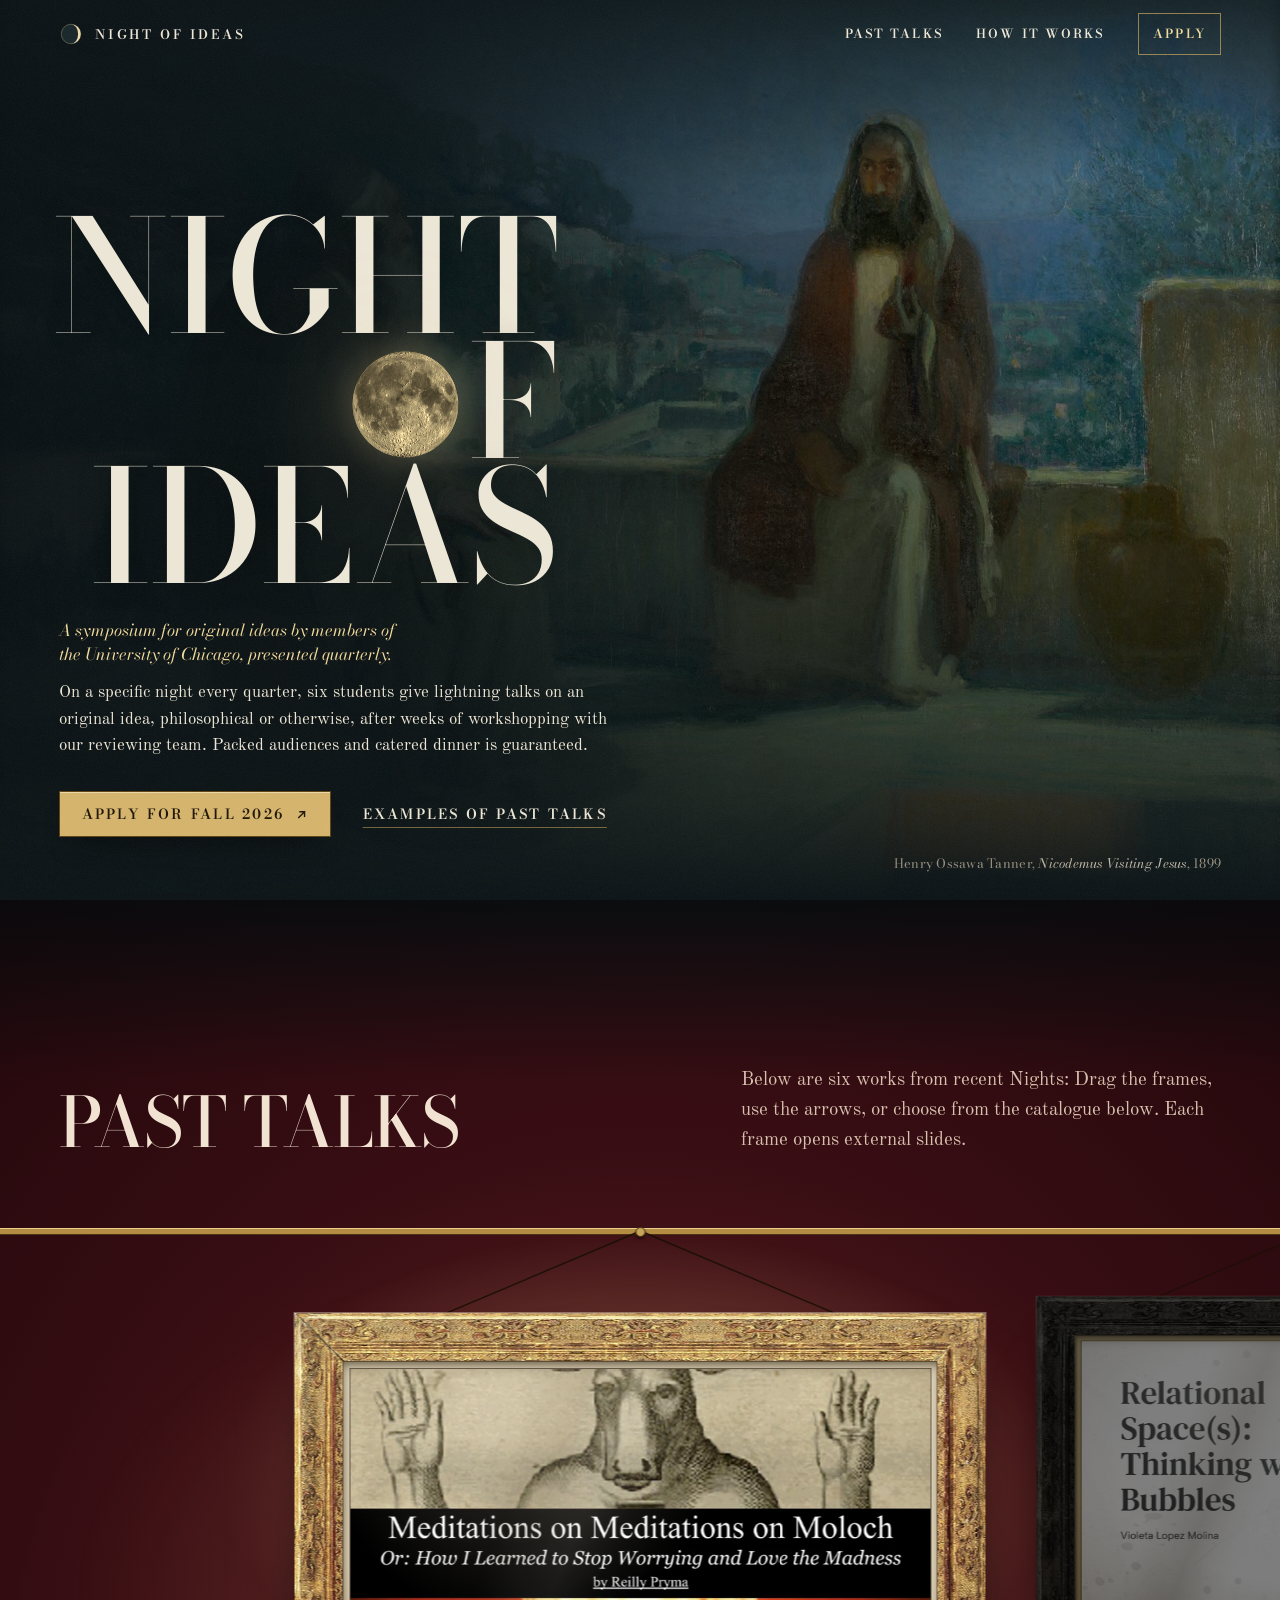
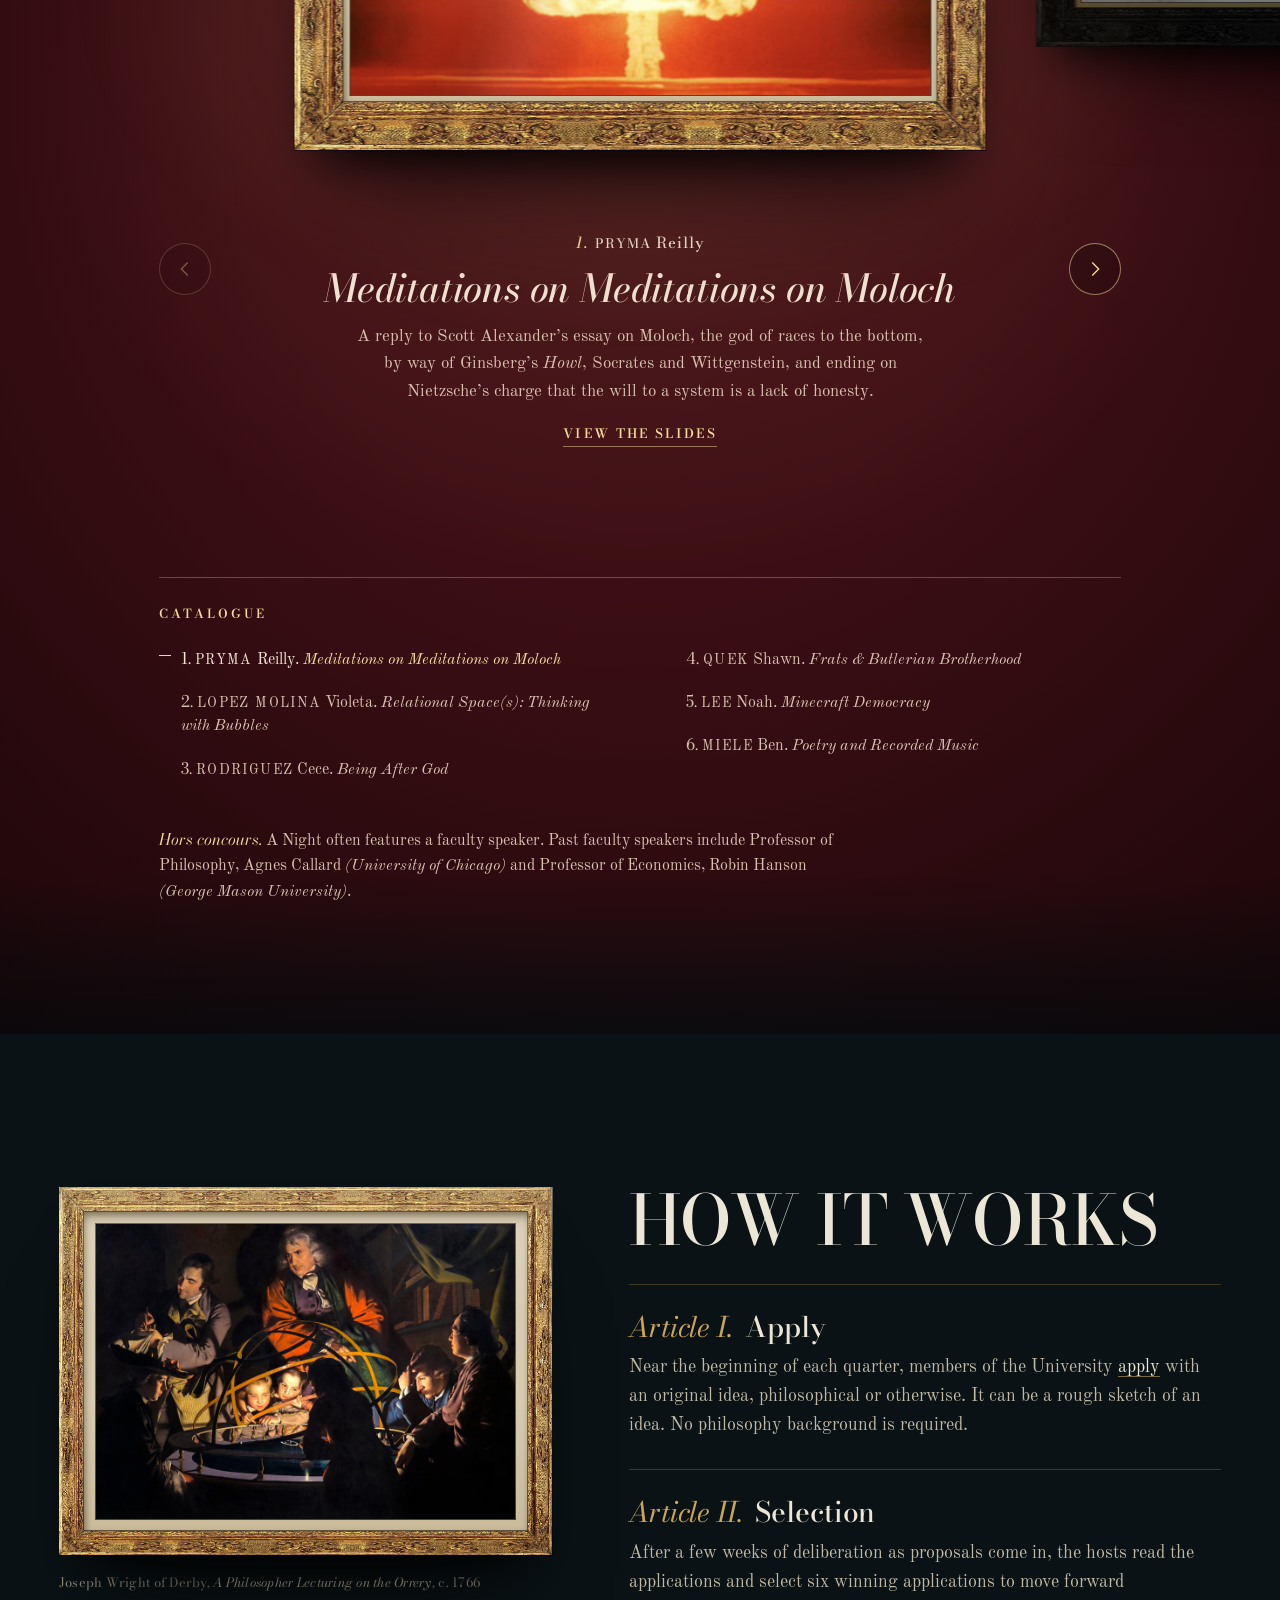
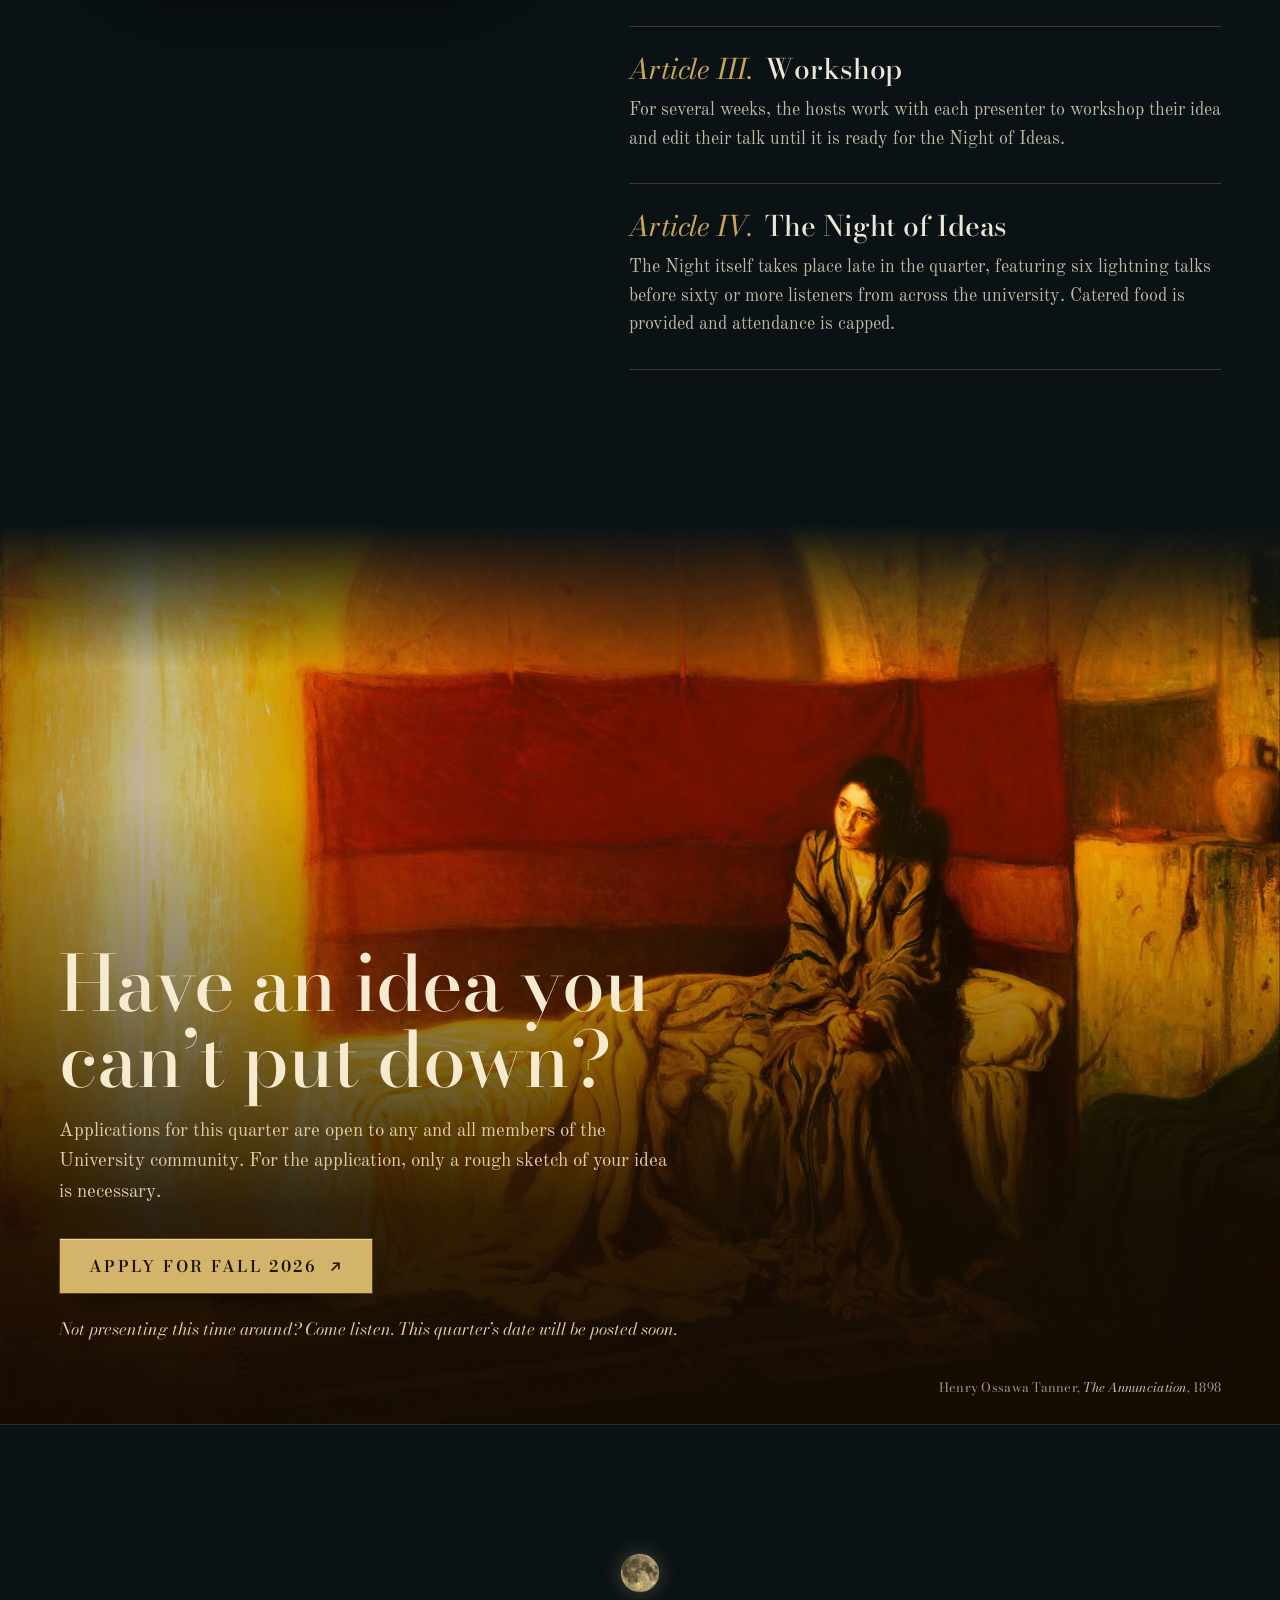
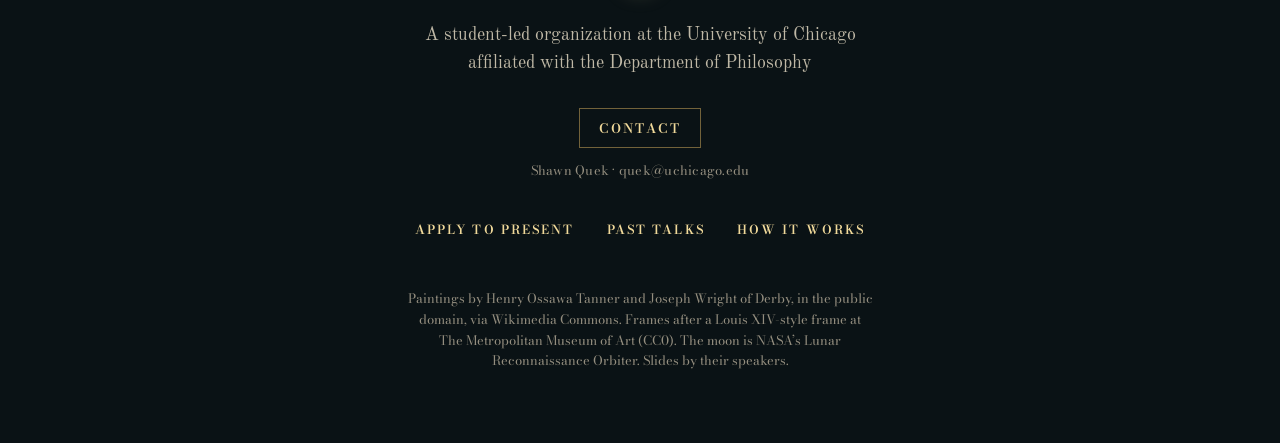
==== index.html @ 28ef521a "Drop the subtitles from two past talks. Co-authored-by: Cursor <cursoragent@cursor.com>" ====
<!doctype html>
<html lang="en" class="no-js">
<head>
  <meta charset="utf-8">
  <meta name="viewport" content="width=device-width, initial-scale=1, viewport-fit=cover">
  <title>Night of Ideas · University of Chicago</title>
  <meta name="description" content="Each quarter, six University of Chicago students give lightning talks on an original idea, after weeks of workshopping with our reviewing team. Sixty or more listeners, faculty speakers, and always dinner. Applications are open.">
  <meta name="theme-color" content="#0a1215">
  <meta name="color-scheme" content="dark">
  <link rel="canonical" href="https://nightofideas.dev/">
  <link rel="icon" href="/favicon.svg" type="image/svg+xml">
  <link rel="icon" href="/favicon-32.png" sizes="32x32" type="image/png">
  <link rel="apple-touch-icon" href="/apple-touch-icon.png">

  <meta property="og:type" content="website">
  <meta property="og:site_name" content="Night of Ideas">
  <meta property="og:title" content="Night of Ideas · University of Chicago">
  <meta property="og:description" content="Six students. Six original ideas. One night, with dinner. Applications are open.">
  <meta property="og:url" content="https://nightofideas.dev/">
  <meta property="og:image" content="https://nightofideas.dev/og.jpg">
  <meta property="og:image:width" content="1200">
  <meta property="og:image:height" content="630">
  <meta property="og:image:alt" content="The Night of Ideas wordmark, with a moon for the O, over Henry Ossawa Tanner's nocturne of a rooftop conversation.">
  <meta name="twitter:card" content="summary_large_image">

  <link rel="preload" href="/assets/fonts/bodoni-moda.woff2" as="font" type="font/woff2" crossorigin>
  <link rel="preload" href="/assets/fonts/old-standard-tt.woff2" as="font" type="font/woff2" crossorigin>
  <link rel="preload" as="image" type="image/avif" href="/assets/art/nicodemus-1600.avif"
        imagesrcset="/assets/art/nicodemus-960.avif 960w, /assets/art/nicodemus-1600.avif 1600w, /assets/art/nicodemus-2400.avif 2400w"
        imagesizes="100vw">
  <link rel="stylesheet" href="/assets/css/style.css">
  <script>
    (function (d) {
      d.classList.replace('no-js', 'js');
      if (!window.matchMedia('(prefers-reduced-motion: reduce)').matches) d.classList.add('motion');
    })(document.documentElement);
  </script>
  <script src="/assets/js/main.js" defer></script>
</head>
<body>
  <a class="skip" href="#main">Skip to content</a>

  <header class="masthead" data-masthead>
    <a class="mark" href="#top" aria-label="Night of Ideas, back to top">
      <svg class="mark__moon" viewBox="0 0 32 32" aria-hidden="true" focusable="false">
        <circle class="mark__dark" cx="16" cy="16" r="13"/>
        <path class="mark__lit" data-nav-moon d="M16 3 A13 13 0 0 1 16 29 A5 13 0 0 1 16 3 Z"/>
        <circle class="mark__rim" cx="16" cy="16" r="13"/>
      </svg>
      <span class="mark__word">Night of Ideas</span>
    </a>
    <nav class="masthead__nav" aria-label="Primary">
      <a href="#hang">Past talks</a>
      <a class="masthead__how" href="#reglement">How it works</a>
      <a class="masthead__apply" href="https://docs.google.com/forms/d/e/1FAIpQLScGrNMrxuiOzP4u6BsiCOv_oVCusdSIO5L7qq1ShakSBKkrEQ/viewform?usp=header" target="_blank" rel="noopener">Apply<span class="visually-hidden"> to present (opens the application form in a new tab)</span></a>
    </nav>
  </header>

  <main id="main">

    <!-- I. The nocturne -->
    <section class="nocturne" id="top" aria-labelledby="title">
      <div class="nocturne__painting" aria-hidden="true">
        <picture>
          <source type="image/avif" srcset="/assets/art/nicodemus-960.avif 960w, /assets/art/nicodemus-1600.avif 1600w, /assets/art/nicodemus-2400.avif 2400w" sizes="100vw">
          <source type="image/webp" srcset="/assets/art/nicodemus-960.webp 960w, /assets/art/nicodemus-1600.webp 1600w, /assets/art/nicodemus-2400.webp 2400w" sizes="100vw">
          <img src="/assets/art/nicodemus-1600.jpg" alt="" width="1600" height="1400" fetchpriority="high" decoding="async">
        </picture>
      </div>
      <div class="nocturne__veil" aria-hidden="true"></div>

      <div class="nocturne__inner">
        <h1 class="lockup" id="title">
          <span class="visually-hidden">Night of Ideas</span>
          <span class="lockup__line lockup__night" aria-hidden="true">Night</span>
          <span class="lockup__line lockup__of" aria-hidden="true"><svg class="lockup__moon" viewBox="0 0 200 200" focusable="false">
              <defs>
                <clipPath id="moonDisc"><circle cx="100" cy="100" r="96"/></clipPath>
                <filter id="moonWarm" color-interpolation-filters="sRGB">
                  <feColorMatrix values="0.44 0.44 0.44 0 0.06  0.4 0.4 0.4 0 0.045  0.3 0.3 0.3 0 0.01  0 0 0 1 0"/>
                </filter>
                <filter id="moonEarthshine" color-interpolation-filters="sRGB">
                  <feColorMatrix values="0.05 0.05 0.05 0 0.018  0.06 0.06 0.06 0 0.03  0.065 0.065 0.065 0 0.035  0 0 0 1 0"/>
                </filter>
                <filter id="moonSoft" x="-10%" y="-10%" width="120%" height="120%">
                  <feGaussianBlur stdDeviation="2.6"/>
                </filter>
                <mask id="moonLit" maskUnits="userSpaceOnUse" x="0" y="0" width="200" height="200">
                  <path data-hero-moon fill="#fff" filter="url(#moonSoft)" d="M100 0 A100 100 0 0 1 100 200 A100 100 0 0 1 100 0 Z"/>
                </mask>
              </defs>
              <g clip-path="url(#moonDisc)">
                <image href="/assets/art/moon-400.webp" x="4" y="4" width="192" height="192" filter="url(#moonEarthshine)"/>
                <image href="/assets/art/moon-400.webp" x="4" y="4" width="192" height="192" filter="url(#moonWarm)" mask="url(#moonLit)"/>
              </g>
              <circle cx="100" cy="100" r="95.5" fill="none" stroke="#e9d49b" stroke-opacity=".22" stroke-width="1"/>
            </svg>F</span>
          <span class="lockup__line lockup__ideas" aria-hidden="true">Ideas</span>
        </h1>

        <p class="livret-line">A symposium for original ideas by members of the University of&nbsp;Chicago, presented quarterly.</p>

        <p class="offer">On a specific night every quarter, six students give lightning talks on an original idea, philosophical or otherwise, after weeks of workshopping with our reviewing team. Packed audiences and catered dinner is guaranteed.</p>

        <div class="actions">
          <a class="btn-gilt" href="https://docs.google.com/forms/d/e/1FAIpQLScGrNMrxuiOzP4u6BsiCOv_oVCusdSIO5L7qq1ShakSBKkrEQ/viewform?usp=header" target="_blank" rel="noopener">
            <span class="btn-gilt__label">Apply for Fall 2026</span>
            <svg class="btn-gilt__icon" viewBox="0 0 16 16" aria-hidden="true" focusable="false"><path d="M4.5 11.5 11.5 4.5M6 4.5h5.5V10"/></svg>
            <span class="visually-hidden">(opens the application form in a new tab)</span>
          </a>
          <a class="link-quiet" href="#hang">Examples of past talks</a>
        </div>
      </div>

      <p class="plate-note nocturne__note">Henry Ossawa Tanner, <i>Nicodemus Visiting Jesus</i>, 1899</p>
    </section>

    <!-- II. The hang: past talks -->
    <section class="hang" id="hang" aria-labelledby="hang-title" data-hang>
      <header class="hang__head">
        <h2 class="section-title" id="hang-title">PAST TALKS</h2>
        <p class="section-lede">Below are six works from recent Nights: Drag the frames, use the arrows, or choose from the catalogue below. Each frame opens external&nbsp;slides.</p>
      </header>

      <div class="hang__viewport" data-hang-viewport>
        <ul class="hang__wall" data-hang-wall>
          <li class="work" data-work>
            <div class="work__hanger">
              <svg class="work__cord" viewBox="0 0 100 100" preserveAspectRatio="none" aria-hidden="true" focusable="false"><path d="M50 0 10 100M50 0 90 100"/></svg>
              <a class="frame frame--gilt" href="https://docs.google.com/presentation/d/1SS0yWVlosdCCcnpw1D09NTxr96qNDYa3H1WAOxFqE1Y/edit?usp=sharing" target="_blank" rel="noopener" aria-label="Open the slides for Meditations on Meditations on Moloch, by Reilly Pryma (new tab)">
                <span class="frame__slip">
                  <picture>
                    <source type="image/avif" srcset="/assets/talks/moloch-800.avif 800w, /assets/talks/moloch-1600.avif 1600w" sizes="(min-width: 900px) 760px, 80vw">
                    <source type="image/webp" srcset="/assets/talks/moloch-800.webp 800w, /assets/talks/moloch-1600.webp 1600w" sizes="(min-width: 900px) 760px, 80vw">
                    <img src="/assets/talks/moloch-1600.jpg" alt="Title slide: Meditations on Meditations on Moloch, by Reilly Pryma" width="1600" height="900" loading="lazy" decoding="async">
                  </picture>
                  <span class="frame__glare" aria-hidden="true"></span>
                </span>
              </a>
            </div>
          </li>
          <li class="work" data-work>
            <div class="work__hanger">
              <svg class="work__cord" viewBox="0 0 100 100" preserveAspectRatio="none" aria-hidden="true" focusable="false"><path d="M50 0 10 100M50 0 90 100"/></svg>
              <a class="frame frame--ebony" href="https://docs.google.com/presentation/d/1Iz9mKYSu8uoheLjNLzFzfTCSYpkyISvw/edit?usp=sharing&amp;ouid=102077671114503182265&amp;rtpof=true&amp;sd=true" target="_blank" rel="noopener" aria-label="Open the slides for Relational Space(s): Thinking with Bubbles, by Violeta Lopez Molina (new tab)">
                <span class="frame__slip">
                  <picture>
                    <source type="image/avif" srcset="/assets/talks/bubbles-800.avif 800w, /assets/talks/bubbles-1600.avif 1600w" sizes="(min-width: 900px) 760px, 80vw">
                    <source type="image/webp" srcset="/assets/talks/bubbles-800.webp 800w, /assets/talks/bubbles-1600.webp 1600w" sizes="(min-width: 900px) 760px, 80vw">
                    <img src="/assets/talks/bubbles-1600.jpg" alt="Title slide: Relational Space(s): Thinking with Bubbles, by Violeta Lopez Molina, beside Manet's painting of a boy blowing bubbles" width="1600" height="900" loading="lazy" decoding="async">
                  </picture>
                  <span class="frame__glare" aria-hidden="true"></span>
                </span>
              </a>
            </div>
          </li>
          <li class="work" data-work>
            <div class="work__hanger">
              <svg class="work__cord" viewBox="0 0 100 100" preserveAspectRatio="none" aria-hidden="true" focusable="false"><path d="M50 0 10 100M50 0 90 100"/></svg>
              <a class="frame frame--wide" href="https://docs.google.com/presentation/d/13Kh0zhUCs1kIHJUQSlHZTBn3w5zzzy_K2cqirZG8eKI/edit?usp=sharing" target="_blank" rel="noopener" aria-label="Open the slides for Being After God, by Cece Rodriguez (new tab)">
                <span class="frame__slip">
                  <picture>
                    <source type="image/avif" srcset="/assets/talks/god-800.avif 800w, /assets/talks/god-1600.avif 1600w" sizes="(min-width: 900px) 760px, 80vw">
                    <source type="image/webp" srcset="/assets/talks/god-800.webp 800w, /assets/talks/god-1600.webp 1600w" sizes="(min-width: 900px) 760px, 80vw">
                    <img src="/assets/talks/god-1600.jpg" alt="Title slide: Being After God, The Nihilism Lecture, with drawn bees and flowers" width="1600" height="900" loading="lazy" decoding="async">
                  </picture>
                  <span class="frame__glare" aria-hidden="true"></span>
                </span>
              </a>
            </div>
          </li>
          <li class="work" data-work>
            <div class="work__hanger">
              <svg class="work__cord" viewBox="0 0 100 100" preserveAspectRatio="none" aria-hidden="true" focusable="false"><path d="M50 0 10 100M50 0 90 100"/></svg>
              <a class="frame frame--gilt" href="https://docs.google.com/presentation/d/1JxJyHOG362gN1ASZHkTMVCdQNswj5mI6/edit?usp=sharing&amp;ouid=102077671114503182265&amp;rtpof=true&amp;sd=true" target="_blank" rel="noopener" aria-label="Open the slides for Frats and Butlerian Brotherhood, by Shawn Quek (new tab)">
                <span class="frame__slip">
                  <picture>
                    <source type="image/avif" srcset="/assets/talks/frats-800.avif 800w, /assets/talks/frats-1600.avif 1600w" sizes="(min-width: 900px) 760px, 80vw">
                    <source type="image/webp" srcset="/assets/talks/frats-800.webp 800w, /assets/talks/frats-1600.webp 1600w" sizes="(min-width: 900px) 760px, 80vw">
                    <img src="/assets/talks/frats-1600.jpg" alt="Title slide: Frats and Butlerian Brotherhood, by Shawn Quek" width="1600" height="900" loading="lazy" decoding="async">
                  </picture>
                  <span class="frame__glare" aria-hidden="true"></span>
                </span>
              </a>
            </div>
          </li>
          <li class="work" data-work>
            <div class="work__hanger">
              <svg class="work__cord" viewBox="0 0 100 100" preserveAspectRatio="none" aria-hidden="true" focusable="false"><path d="M50 0 10 100M50 0 90 100"/></svg>
              <a class="frame frame--ebony" href="https://docs.google.com/presentation/d/1rr6byTItzAnvl8Jy5PTz5A5KCxLAaAU_WzdNoThCmtY/edit?usp=sharing" target="_blank" rel="noopener" aria-label="Open the slides for Minecraft Democracy, by Noah Lee (new tab)">
                <span class="frame__slip">
                  <picture>
                    <source type="image/avif" srcset="/assets/talks/minecraft-800.avif 800w, /assets/talks/minecraft-1600.avif 1600w" sizes="(min-width: 900px) 760px, 80vw">
                    <source type="image/webp" srcset="/assets/talks/minecraft-800.webp 800w, /assets/talks/minecraft-1600.webp 1600w" sizes="(min-width: 900px) 760px, 80vw">
                    <img src="/assets/talks/minecraft-1600.jpg" alt="Title slide: Minecraft Democracy, by Noah Lee, with a map of the Confederation of Garxijos" width="1600" height="900" loading="lazy" decoding="async">
                  </picture>
                  <span class="frame__glare" aria-hidden="true"></span>
                </span>
              </a>
            </div>
          </li>
          <li class="work" data-work>
            <div class="work__hanger">
              <svg class="work__cord" viewBox="0 0 100 100" preserveAspectRatio="none" aria-hidden="true" focusable="false"><path d="M50 0 10 100M50 0 90 100"/></svg>
              <a class="frame frame--wide" href="https://drive.google.com/file/d/1-dcGc1nfGQzXbfjJJ_neOKI1l-GnbH-O/view?usp=sharing" target="_blank" rel="noopener" aria-label="Open the slides for Poetry and Recorded Music, by Ben Miele (new tab)">
                <span class="frame__slip">
                  <picture>
                    <source type="image/avif" srcset="/assets/talks/poetry-800.avif 800w, /assets/talks/poetry-1600.avif 1600w" sizes="(min-width: 900px) 760px, 80vw">
                    <source type="image/webp" srcset="/assets/talks/poetry-800.webp 800w, /assets/talks/poetry-1600.webp 1600w" sizes="(min-width: 900px) 760px, 80vw">
                    <img src="/assets/talks/poetry-1600.jpg" alt="Slide from Poetry and Recorded Music, by Ben Miele: Photography Arrives and Can Represent Reality Far Better, above a drawing of a framed apple" width="1600" height="900" loading="lazy" decoding="async">
                  </picture>
                  <span class="frame__glare" aria-hidden="true"></span>
                </span>
              </a>
            </div>
          </li>
        </ul>
      </div>

      <div class="hang__label">
        <button class="hang__step hang__step--prev" type="button" data-hang-prev aria-label="Previous talk" hidden>
          <svg viewBox="0 0 24 24" aria-hidden="true" focusable="false"><path d="M14.5 5.5 8 12l6.5 6.5"/></svg>
        </button>

        <div class="cartels" data-cartels>
          <article class="cartel" data-cartel>
            <p class="cartel__name"><span class="cartel__no">1.</span> <span class="caps">Pryma</span> Reilly</p>
            <h3 class="cartel__title">Meditations on Meditations on Moloch</h3>
            <p class="cartel__desc">A reply to Scott Alexander’s essay on Moloch, the god of races to the bottom, by way of Ginsberg’s <i>Howl</i>, Socrates and Wittgenstein, and ending on Nietzsche’s charge that the will to a system is a lack of honesty.</p>
            <a class="cartel__link" href="https://docs.google.com/presentation/d/1SS0yWVlosdCCcnpw1D09NTxr96qNDYa3H1WAOxFqE1Y/edit?usp=sharing" target="_blank" rel="noopener">View the slides<span class="visually-hidden"> for Meditations on Meditations on Moloch (new tab)</span></a>
          </article>
          <article class="cartel" data-cartel>
            <p class="cartel__name"><span class="cartel__no">2.</span> <span class="caps">Lopez Molina</span> Violeta</p>
            <h3 class="cartel__title">Relational Space(s): Thinking with Bubbles</h3>
            <p class="cartel__desc">Against the solitary Cartesian thinker, and the self-care influencer who may be his heir, a case from Sloterdijk’s <i>Spheres</i>: subjectivity as two or more parties open to each other.</p>
            <a class="cartel__link" href="https://docs.google.com/presentation/d/1Iz9mKYSu8uoheLjNLzFzfTCSYpkyISvw/edit?usp=sharing&amp;ouid=102077671114503182265&amp;rtpof=true&amp;sd=true" target="_blank" rel="noopener">View the slides<span class="visually-hidden"> for Relational Space(s): Thinking with Bubbles (new tab)</span></a>
          </article>
          <article class="cartel" data-cartel>
            <p class="cartel__name"><span class="cartel__no">3.</span> <span class="caps">Rodriguez</span> Cece</p>
            <h3 class="cartel__title">Being After God</h3>
            <p class="cartel__desc">Heidegger’s history of Being read as a history of nihilism: from Plato’s two worlds, through Nietzsche and the death of God, to what there is left to do.</p>
            <a class="cartel__link" href="https://docs.google.com/presentation/d/13Kh0zhUCs1kIHJUQSlHZTBn3w5zzzy_K2cqirZG8eKI/edit?usp=sharing" target="_blank" rel="noopener">View the slides<span class="visually-hidden"> for Being After God (new tab)</span></a>
          </article>
          <article class="cartel" data-cartel>
            <p class="cartel__name"><span class="cartel__no">4.</span> <span class="caps">Quek</span> Shawn</p>
            <h3 class="cartel__title">Frats &amp; Butlerian Brotherhood</h3>
            <p class="cartel__desc">Fraternal community and masculine performativity, read through Judith Butler, followed by the offended, the critics and the validated, ending on a puzzle.</p>
            <a class="cartel__link" href="https://docs.google.com/presentation/d/1JxJyHOG362gN1ASZHkTMVCdQNswj5mI6/edit?usp=sharing&amp;ouid=102077671114503182265&amp;rtpof=true&amp;sd=true" target="_blank" rel="noopener">View the slides<span class="visually-hidden"> for Frats and Butlerian Brotherhood (new tab)</span></a>
          </article>
          <article class="cartel" data-cartel>
            <p class="cartel__name"><span class="cartel__no">5.</span> <span class="caps">Lee</span> Noah</p>
            <h3 class="cartel__title">Minecraft Democracy</h3>
            <p class="cartel__desc">“I started the largest direct democracy in Minecraft history.” Its rise, coup, and collapse, and what the simulation suggests about the state of nature, hyper-online politics, and our own world.</p>
            <a class="cartel__link" href="https://docs.google.com/presentation/d/1rr6byTItzAnvl8Jy5PTz5A5KCxLAaAU_WzdNoThCmtY/edit?usp=sharing" target="_blank" rel="noopener">View the slides<span class="visually-hidden"> for Minecraft Democracy (new tab)</span></a>
          </article>
          <article class="cartel" data-cartel>
            <p class="cartel__name"><span class="cartel__no">6.</span> <span class="caps">Miele</span> Ben</p>
            <h3 class="cartel__title">Poetry and Recorded Music</h3>
            <p class="cartel__desc">If our tastes haven’t changed since 1870, why did poetry lose its readers and grow strange? The phonograph: once recorded music could satisfy the appetite for structured language, poetry made itself unsingable, much as painting stopped imitating reality once photography arrived.</p>
            <a class="cartel__link" href="https://drive.google.com/file/d/1-dcGc1nfGQzXbfjJJ_neOKI1l-GnbH-O/view?usp=sharing" target="_blank" rel="noopener">View the slides<span class="visually-hidden"> for Poetry and Recorded Music (new tab)</span></a>
          </article>
        </div>

        <button class="hang__step hang__step--next" type="button" data-hang-next aria-label="Next talk" hidden>
          <svg viewBox="0 0 24 24" aria-hidden="true" focusable="false"><path d="M9.5 5.5 16 12l-6.5 6.5"/></svg>
        </button>
      </div>

      <div class="hang__foot">
        <nav class="catalogue" aria-label="Catalogue of past talks" data-catalogue hidden>
          <h3 class="catalogue__title">Catalogue</h3>
          <ol class="catalogue__list">
            <li><button type="button" data-goto="0"><span class="catalogue__no">1.</span> <span class="caps">Pryma</span> Reilly. <i>Meditations on Meditations on Moloch</i></button></li>
            <li><button type="button" data-goto="1"><span class="catalogue__no">2.</span> <span class="caps">Lopez Molina</span> Violeta. <i>Relational Space(s): Thinking with Bubbles</i></button></li>
            <li><button type="button" data-goto="2"><span class="catalogue__no">3.</span> <span class="caps">Rodriguez</span> Cece. <i>Being After God</i></button></li>
            <li><button type="button" data-goto="3"><span class="catalogue__no">4.</span> <span class="caps">Quek</span> Shawn. <i>Frats &amp; Butlerian Brotherhood</i></button></li>
            <li><button type="button" data-goto="4"><span class="catalogue__no">5.</span> <span class="caps">Lee</span> Noah. <i>Minecraft Democracy</i></button></li>
            <li><button type="button" data-goto="5"><span class="catalogue__no">6.</span> <span class="caps">Miele</span> Ben. <i>Poetry and Recorded Music</i></button></li>
          </ol>
        </nav>

        <p class="hors-concours"><span class="hors-concours__term">Hors concours.</span> A Night often features a faculty speaker. Past faculty speakers include Professor of Philosophy, Agnes Callard <i>(University of Chicago)</i> and Professor of Economics, Robin Hanson <i>(George Mason University)</i>.</p>
      </div>
    </section>

    <!-- III. The règlement: how a Night works -->
    <section class="reglement" id="reglement" aria-labelledby="reglement-title">
      <!-- The Wright plate loads with the page rather than on scroll, so it is ready when the reader arrives. -->
      <figure class="reglement__plate" data-reveal="plate">
        <div class="frame frame--gilt frame--plate">
          <span class="frame__slip">
            <picture>
              <source type="image/avif" srcset="/assets/art/orrery-960.avif 960w, /assets/art/orrery-1600.avif 1600w, /assets/art/orrery-2400.avif 2400w" sizes="(min-width: 1000px) 44vw, 90vw">
              <source type="image/webp" srcset="/assets/art/orrery-960.webp 960w, /assets/art/orrery-1600.webp 1600w, /assets/art/orrery-2400.webp 2400w" sizes="(min-width: 1000px) 44vw, 90vw">
              <img src="/assets/art/orrery-1600.jpg" alt="Joseph Wright of Derby's painting of a philosopher lecturing on an orrery by lamplight, his listeners' faces lit around the brass model of the planets." width="1600" height="1123" loading="eager" decoding="async">
            </picture>
          </span>
        </div>
        <figcaption class="plate-note">Joseph Wright of Derby, <i>A Philosopher Lecturing on the Orrery</i>, c.&nbsp;1766</figcaption>
      </figure>

      <div class="reglement__text">
        <h2 class="section-title" id="reglement-title">HOW IT WORKS</h2>
        <br>

        <ol class="articles">
          <li class="article" data-reveal>
            <h3 class="article__head"><span class="article__no">Article I.</span> Apply</h3>
            <p>Near the beginning of each quarter, members of the University <a href="https://docs.google.com/forms/d/e/1FAIpQLScGrNMrxuiOzP4u6BsiCOv_oVCusdSIO5L7qq1ShakSBKkrEQ/viewform?usp=header" target="_blank" rel="noopener">apply<span class="visually-hidden"> (opens the application form in a new tab)</span></a> with an original idea, philosophical or otherwise. It can be a rough sketch of an idea. No philosophy background is&nbsp;required.</p>
          </li>
          <li class="article" data-reveal>
            <h3 class="article__head"><span class="article__no">Article II.</span> Selection</h3>
            <p>After a few weeks of deliberation as proposals come in, the hosts read the applications and select six winning applications to&nbsp;move forward</p>
          </li>
          <li class="article" data-reveal>
            <h3 class="article__head"><span class="article__no">Article III.</span> Workshop</h3>
            <p>For several weeks, the hosts work with each presenter to workshop their idea and edit their talk until it is ready for the&nbsp;Night of Ideas.</p>
          </li>
          <li class="article" data-reveal>
            <h3 class="article__head"><span class="article__no">Article IV.</span> The Night of Ideas</h3>
            <p>The Night itself takes place late in the quarter, featuring six lightning talks before sixty or more listeners from across the university. Catered food is provided and attendance is capped.</p>
          </li>
        </ol>
      </div>
    </section>

    <!-- IV. The annunciation: apply -->
    <section class="annunciation" id="apply" aria-labelledby="apply-title">
      <div class="annunciation__painting" aria-hidden="true">
        <picture>
          <source type="image/avif" srcset="/assets/art/annunciation-960.avif 960w, /assets/art/annunciation-1600.avif 1600w, /assets/art/annunciation-2400.avif 2400w" sizes="100vw">
          <source type="image/webp" srcset="/assets/art/annunciation-960.webp 960w, /assets/art/annunciation-1600.webp 1600w, /assets/art/annunciation-2400.webp 2400w" sizes="100vw">
          <img src="/assets/art/annunciation-1600.jpg" alt="" width="1600" height="1293" loading="lazy" decoding="async">
        </picture>
      </div>
      <div class="annunciation__veil" aria-hidden="true"></div>

      <div class="annunciation__inner" data-reveal>
        <h2 class="annunciation__title" id="apply-title">Have an idea you can’t put&nbsp;down?</h2>
        <p class="annunciation__body">Applications for this quarter are open to any and all members of the University community. For the application, only a rough sketch of your idea is necessary.</p>
        <a class="btn-gilt btn-gilt--large" href="https://docs.google.com/forms/d/e/1FAIpQLScGrNMrxuiOzP4u6BsiCOv_oVCusdSIO5L7qq1ShakSBKkrEQ/viewform?usp=header" target="_blank" rel="noopener">
          <span class="btn-gilt__label">Apply for fall 2026</span>
          <svg class="btn-gilt__icon" viewBox="0 0 16 16" aria-hidden="true" focusable="false"><path d="M4.5 11.5 11.5 4.5M6 4.5h5.5V10"/></svg>
          <span class="visually-hidden">(opens the application form in a new tab)</span>
        </a>
        <p class="annunciation__aside">Not presenting this time around? Come listen. This quarter’s date will be posted soon.</p>
      </div>

      <p class="plate-note annunciation__note">Henry Ossawa Tanner, <i>The Annunciation</i>, 1898</p>
    </section>
  </main>

  <footer class="colophon">
    <div class="colophon__inner">
      <p class="colophon__mark">
        <svg class="colophon__moon" viewBox="0 0 200 200" aria-hidden="true" focusable="false">
          <defs>
            <clipPath id="footMoonDisc"><circle cx="100" cy="100" r="96"/></clipPath>
            <filter id="footMoonWarm" color-interpolation-filters="sRGB">
              <feColorMatrix values="0.44 0.44 0.44 0 0.06  0.4 0.4 0.4 0 0.045  0.3 0.3 0.3 0 0.01  0 0 0 1 0"/>
            </filter>
          </defs>
          <image href="/assets/art/moon-400.webp" x="4" y="4" width="192" height="192" clip-path="url(#footMoonDisc)" filter="url(#footMoonWarm)"/>
          <circle cx="100" cy="100" r="95.5" fill="none" stroke="#e9d49b" stroke-opacity=".3" stroke-width="2"/>
        </svg>
      </p>
      <p class="colophon__about">A student-led organization at the University of Chicago<br> affiliated with the Department of&nbsp;Philosophy</p>
      <div class="colophon__contact">
        <a class="btn-line" href="mailto:quek@uchicago.edu?subject=Night%20of%20Ideas">
          <span>Contact<span class="visually-hidden"> Shawn Quek by email</span></span>
        </a>
        <p class="colophon__address">Shawn Quek · quek@uchicago.edu</p>
      </div>
      <ul class="colophon__links">
        <li><a href="https://docs.google.com/forms/d/e/1FAIpQLScGrNMrxuiOzP4u6BsiCOv_oVCusdSIO5L7qq1ShakSBKkrEQ/viewform?usp=header" target="_blank" rel="noopener">Apply to present<span class="visually-hidden"> (new tab)</span></a></li>
        <li><a href="#hang">Past talks</a></li>
        <li><a href="#reglement">How it works</a></li>
      </ul>
      <p class="colophon__credits">Paintings by Henry Ossawa Tanner and Joseph Wright of Derby, in the public domain, via Wikimedia Commons. Frames after a Louis XIV-style frame at The Metropolitan Museum of Art (CC0). The moon is NASA’s Lunar Reconnaissance Orbiter. Slides by their speakers.</p>
    </div>
  </footer>
</body>
</html>
---- assets/css/style.css ----
/* ==========================================================================
   Night of Ideas
   A Salon held at night: Tanner's nocturne, a claret gallery wall,
   gilt frames and a livret for a catalogue.
   ========================================================================== */

/* ---------- Faces ---------- */

@font-face {
  font-family: "Bodoni Moda";
  src: url("/assets/fonts/bodoni-moda.woff2") format("woff2");
  font-weight: 400 900;
  font-style: normal;
  font-display: swap;
}
@font-face {
  font-family: "Bodoni Moda";
  src: url("/assets/fonts/bodoni-moda-italic.woff2") format("woff2");
  font-weight: 400 900;
  font-style: italic;
  font-display: swap;
}
@font-face {
  font-family: "Old Standard TT";
  src: url("/assets/fonts/old-standard-tt.woff2") format("woff2");
  font-weight: 400;
  font-style: normal;
  font-display: swap;
}
@font-face {
  font-family: "Old Standard TT";
  src: url("/assets/fonts/old-standard-tt-italic.woff2") format("woff2");
  font-weight: 400;
  font-style: italic;
  font-display: swap;
}
@font-face {
  font-family: "Old Standard TT";
  src: url("/assets/fonts/old-standard-tt-bold.woff2") format("woff2");
  font-weight: 700;
  font-style: normal;
  font-display: swap;
}

/* ---------- Tokens ---------- */

:root {
  /* Night: Tanner's blue-green nocturne */
  --night: #0a1215;

  /* Moonlight: text on night */
  --moon: #ece6d6;
  --moon-2: #bfb8a6;
  --moon-3: #948e7f;

  /* Gilt */
  --gilt: #c9a55a;
  --gilt-hi: #f0d99a;
  --gilt-lo: #6d4e1c;

  /* The Salon wall */
  --claret: #3e0f15;
  --claret-text: #f1e2d2;
  --claret-text-2: #d8c0ae;

  /* The Annunciation room */
  --umber: #1a0f04;
  --umber-text: #f6ead0;
  --umber-text-2: #e0cba4;

  --display: "Bodoni Moda", "Bodoni 72", Didot, "Times New Roman", serif;
  --text: "Old Standard TT", "Bodoni 72", Georgia, "Times New Roman", serif;

  --ease-out: cubic-bezier(0.23, 1, 0.32, 1);
  --ease-slow: cubic-bezier(0.16, 1, 0.3, 1);

  --gutter: clamp(20px, 4.6vw, 76px);
  --masthead: 68px;
}

/* ---------- Ground ---------- */

*,
*::before,
*::after { box-sizing: border-box; }

html {
  background: var(--night);
  color: var(--moon);
  -webkit-text-size-adjust: 100%;
  text-size-adjust: 100%;
  scroll-behavior: smooth;
  scroll-padding-top: calc(var(--masthead) + 12px);
  scrollbar-color: var(--gilt-lo) var(--night);
  scrollbar-width: thin;
}

@media (prefers-reduced-motion: reduce) {
  html { scroll-behavior: auto; }
}

body {
  margin: 0;
  background: var(--night);
  font-family: var(--text);
  font-size: 1.125rem;
  line-height: 1.6;
  font-kerning: normal;
  font-variant-numeric: oldstyle-nums proportional-nums;
  text-rendering: optimizeLegibility;
  -webkit-font-smoothing: antialiased;
  -moz-osx-font-smoothing: grayscale;
  caret-color: var(--gilt-hi);
  overflow-x: clip;
}

/* A fine grain over everything, like varnish over canvas */
body::after {
  content: "";
  position: fixed;
  inset: 0;
  z-index: 100;
  pointer-events: none;
  opacity: 0.05;
  background-image: url("data:image/svg+xml;utf8,<svg xmlns='http://www.w3.org/2000/svg' width='220' height='220'><filter id='n'><feTurbulence type='fractalNoise' baseFrequency='.85' numOctaves='3' stitchTiles='stitch'/><feColorMatrix values='0 0 0 0 1 0 0 0 0 1 0 0 0 0 1 0 0 0 .9 0'/></filter><rect width='100%' height='100%' filter='url(%23n)'/></svg>");
}

::selection { background: var(--gilt); color: var(--night); }

::-webkit-scrollbar { width: 10px; height: 10px; }
::-webkit-scrollbar-track { background: var(--night); }
::-webkit-scrollbar-thumb { background: var(--gilt-lo); border: 2px solid var(--night); border-radius: 10px; }

[hidden] { display: none !important; }

img, svg, picture { display: block; max-width: 100%; }
img { height: auto; }

a { color: inherit; }

:focus { outline: none; }
:focus-visible {
  outline: 2px solid var(--gilt-hi);
  outline-offset: 4px;
}

h1, h2, h3, p { margin: 0; }

i, em { font-style: italic; }

.visually-hidden {
  position: absolute !important;
  width: 1px;
  height: 1px;
  margin: -1px;
  padding: 0;
  overflow: hidden;
  clip: rect(0 0 0 0);
  white-space: nowrap;
  border: 0;
  text-transform: none;
  letter-spacing: normal;
}

.caps {
  text-transform: uppercase;
  letter-spacing: 0.1em;
  font-size: 0.86em;
}

.skip {
  position: fixed;
  left: 16px;
  top: 12px;
  z-index: 200;
  padding: 10px 16px;
  background: var(--gilt);
  color: var(--night);
  font: 500 0.8rem/1 var(--display);
  letter-spacing: 0.14em;
  text-transform: uppercase;
  text-decoration: none;
  transform: translateY(-160%);
  transition: transform 0.2s var(--ease-out);
}
.skip:focus-visible { transform: none; }

/* ---------- Shared type ---------- */

.section-title {
  font-family: var(--display);
  font-weight: 500;
  font-variation-settings: "opsz" 30;
  font-size: clamp(2.6rem, 5.4vw, 5.25rem);
  line-height: 0.98;
  letter-spacing: -0.012em;
  text-wrap: balance;
}

.section-lede {
  margin-top: 1.1rem;
  max-width: 34em;
  font-size: 1.1875rem;
  line-height: 1.58;
  color: var(--moon-2);
  text-wrap: pretty;
}

.plate-note {
  font-family: var(--display);
  font-variation-settings: "opsz" 11;
  font-size: 0.8125rem;
  line-height: 1.45;
  letter-spacing: 0.02em;
  color: var(--moon-3);
}
.plate-note i { color: var(--moon-2); }

/* ---------- Buttons & links ---------- */

.btn-gilt {
  position: relative;
  display: inline-flex;
  align-items: center;
  gap: 0.75em;
  padding: 1.1em 1.55em 1.05em;
  font-family: var(--display);
  font-weight: 600;
  font-variation-settings: "opsz" 8;
  font-size: 0.875rem;
  line-height: 1;
  letter-spacing: 0.16em;
  text-transform: uppercase;
  text-decoration: none;
  color: #1d1405;
  background-color: #d4b36b;
  border: 1px solid #5d4213;
  box-shadow: inset 0 1px 0 rgba(255, 248, 222, 0.55), 0 16px 28px -16px rgba(0, 0, 0, 0.85);
  transition: transform 0.16s var(--ease-out), background-color 0.25s ease;
  -webkit-tap-highlight-color: transparent;
}
.btn-gilt__icon {
  width: 0.95em;
  height: 0.95em;
  flex: none;
  fill: none;
  stroke: currentColor;
  stroke-width: 1.7;
  stroke-linecap: square;
  transition: transform 0.25s var(--ease-out);
}
.btn-gilt:active { transform: scale(0.97); }
.btn-gilt:focus-visible { outline-color: var(--moon); }

@media (hover: hover) and (pointer: fine) {
  .btn-gilt:hover { background-color: #e2c682; }
  .btn-gilt:hover .btn-gilt__icon { transform: translate(2px, -2px); }
}

.btn-gilt--large {
  font-size: 1rem;
  padding: 1.2em 1.8em 1.15em;
}

.link-quiet {
  font-family: var(--display);
  font-weight: 600;
  font-variation-settings: "opsz" 8;
  font-size: 0.875rem;
  letter-spacing: 0.16em;
  text-transform: uppercase;
  text-decoration: underline;
  text-decoration-color: rgba(201, 165, 90, 0.55);
  text-decoration-thickness: 1px;
  text-underline-offset: 0.55em;
  color: var(--moon);
  transition: color 0.2s ease, text-decoration-color 0.2s ease;
}
@media (hover: hover) and (pointer: fine) {
  .link-quiet:hover { color: var(--gilt-hi); text-decoration-color: var(--gilt-hi); }
}

.btn-line {
  display: inline-flex;
  align-items: center;
  gap: 0.75em;
  padding: 1em 1.45em 0.95em;
  font-family: var(--display);
  font-weight: 600;
  font-variation-settings: "opsz" 8;
  font-size: 0.8125rem;
  line-height: 1;
  letter-spacing: 0.16em;
  text-transform: uppercase;
  text-decoration: none;
  color: var(--gilt-hi);
  border: 1px solid rgba(201, 165, 90, 0.55);
  transition: transform 0.16s var(--ease-out), border-color 0.25s ease, background-color 0.25s ease;
  -webkit-tap-highlight-color: transparent;
}
.btn-line__icon {
  width: 1.05em;
  height: 1.05em;
  flex: none;
  fill: none;
  stroke: currentColor;
  stroke-width: 1.4;
  stroke-linejoin: miter;
}
.btn-line:active { transform: scale(0.97); }
.btn-line:focus-visible { outline-color: var(--moon); }
@media (hover: hover) and (pointer: fine) {
  .btn-line:hover { border-color: var(--gilt-hi); background-color: rgba(201, 165, 90, 0.08); }
}

/* An inline link inside running text: a gilt rule under the word. */
.article p a {
  color: var(--moon);
  text-decoration: underline;
  text-decoration-color: rgba(201, 165, 90, 0.6);
  text-decoration-thickness: 1px;
  text-underline-offset: 0.22em;
  transition: color 0.2s ease, text-decoration-color 0.2s ease;
}
@media (hover: hover) and (pointer: fine) {
  .article p a:hover { color: var(--gilt-hi); text-decoration-color: var(--gilt-hi); }
}

/* ---------- Masthead ---------- */

.masthead {
  position: fixed;
  inset: 0 0 auto;
  z-index: 50;
  height: var(--masthead);
  display: flex;
  align-items: center;
  justify-content: space-between;
  gap: 24px;
  padding: 0 var(--gutter);
  padding-top: env(safe-area-inset-top);
  transition: background-color 0.45s ease, box-shadow 0.45s ease;
}
.masthead.is-solid {
  background-color: var(--night);
  box-shadow: 0 1px 0 rgba(201, 165, 90, 0.2);
}

.mark {
  display: inline-flex;
  align-items: center;
  gap: 12px;
  text-decoration: none;
  color: var(--moon);
}
.mark__moon { width: 24px; height: 24px; flex: none; }
.mark__dark { fill: #172529; }
.mark__lit { fill: #ecdcae; }
.mark__rim { fill: none; stroke: rgba(233, 212, 155, 0.4); stroke-width: 1; }
.mark__word {
  font-family: var(--display);
  font-weight: 600;
  font-variation-settings: "opsz" 8;
  font-size: 0.8125rem;
  letter-spacing: 0.22em;
  text-transform: uppercase;
  white-space: nowrap;
}

.masthead__nav {
  display: flex;
  align-items: center;
  gap: clamp(18px, 2.6vw, 38px);
}
.masthead__nav a {
  font-family: var(--display);
  font-weight: 600;
  font-variation-settings: "opsz" 8;
  font-size: 0.78rem;
  letter-spacing: 0.17em;
  text-transform: uppercase;
  text-decoration: none;
  color: var(--moon);
  white-space: nowrap;
  transition: color 0.2s ease;
}
@media (hover: hover) and (pointer: fine) {
  .masthead__nav a:hover { color: var(--gilt-hi); }
}
.masthead__nav .masthead__apply {
  padding: 0.85em 1.15em 0.8em;
  border: 1px solid rgba(201, 165, 90, 0.7);
  color: var(--gilt-hi);
  transition: background-color 0.25s ease, color 0.25s ease, transform 0.16s var(--ease-out);
}
.masthead__nav .masthead__apply:active { transform: scale(0.97); }
@media (hover: hover) and (pointer: fine) {
  .masthead__nav .masthead__apply:hover { background: var(--gilt); color: var(--night); }
}

@media (max-width: 719px) {
  .mark__word { display: none; }
  .masthead__how { display: none; }
}

/* ---------- I. The nocturne ---------- */

.nocturne {
  position: relative;
  min-height: 100vh;
  min-height: 100svh;
  display: grid;
  align-items: end;
  padding: calc(var(--masthead) + 5vh) var(--gutter) clamp(40px, 7vh, 88px);
  isolation: isolate;
  overflow: hidden;
}

.nocturne__painting,
.nocturne__veil {
  position: absolute;
  inset: 0;
  z-index: -1;
}
.nocturne__painting picture,
.annunciation__painting picture { width: 100%; height: 100%; }
.nocturne__painting img {
  width: 100%;
  height: 100%;
  object-fit: cover;
  object-position: 72% 24%;
  filter: saturate(0.92) brightness(0.86) contrast(1.04);
}
.nocturne__veil {
  background:
    linear-gradient(180deg, rgba(10, 18, 21, 0.8) 0%, rgba(10, 18, 21, 0) 20%),
    linear-gradient(0deg, var(--night) 0%, rgba(10, 18, 21, 0.55) 18%, rgba(10, 18, 21, 0) 42%),
    linear-gradient(90deg, rgba(8, 14, 17, 0.95) 0%, rgba(8, 14, 17, 0.84) 30%, rgba(8, 14, 17, 0.35) 58%, rgba(8, 14, 17, 0.06) 82%);
}

.nocturne__inner {
  position: relative;
  max-width: 1320px;
  width: 100%;
}

/* The lockup: NIGHT / (moon)F / IDEAS */
.lockup {
  display: inline-grid;
  font-family: var(--display);
  font-weight: 500;
  font-variation-settings: "opsz" 60;
  font-size: clamp(4.4rem, 12.2vw, 13.25rem);
  line-height: 0.8;
  letter-spacing: -0.004em;
  text-transform: uppercase;
  color: var(--moon);
  text-shadow: 0 2px 30px rgba(5, 10, 12, 0.45);
}
.lockup__line { display: block; white-space: nowrap; }
.lockup__night { margin-left: -0.035em; }
.lockup__of,
.lockup__ideas { justify-self: end; }
.lockup__of {
  display: inline-flex;
  align-items: baseline;
  gap: 0.05em;
}
.lockup__moon {
  width: 0.71em;
  height: 0.71em;
  align-self: baseline;
  transform: translateY(0.012em);
  overflow: visible;
  filter: drop-shadow(0 0 0.14em rgba(240, 214, 150, 0.32)) drop-shadow(0 0 0.5em rgba(240, 214, 150, 0.16));
}

.livret-line {
  margin-top: clamp(22px, 3.2vh, 36px);
  max-width: 31em;
  font-family: var(--display);
  font-style: italic;
  font-variation-settings: "opsz" 20;
  font-size: clamp(1rem, 1.3vw, 1.1875rem);
  line-height: 1.45;
  color: var(--gilt-hi);
  text-wrap: balance;
}

.offer {
  margin-top: 14px;
  max-width: 33em;
  font-size: clamp(1.0625rem, 1.25vw, 1.25rem);
  line-height: 1.58;
  color: var(--moon);
  text-wrap: pretty;
}

.actions {
  margin-top: clamp(24px, 3.4vh, 36px);
  display: flex;
  flex-wrap: wrap;
  align-items: center;
  gap: 18px 32px;
}

.nocturne__note {
  position: absolute;
  right: var(--gutter);
  bottom: clamp(18px, 3vh, 30px);
  text-align: right;
}

@media (max-width: 899px) {
  .nocturne {
    padding-top: calc(var(--masthead) + 22vh);
  }
  .nocturne__painting img { object-position: 70% 30%; }
  .nocturne__veil {
    background:
      linear-gradient(180deg, rgba(10, 18, 21, 0.75) 0%, rgba(10, 18, 21, 0.2) 18%, rgba(10, 18, 21, 0.55) 40%, rgba(10, 18, 21, 0.92) 64%, var(--night) 100%);
  }
  .lockup { font-size: min(24.5vw, 10rem); }
  .nocturne__note { position: static; margin-top: 36px; text-align: left; }
}

/* The opening: the name surfaces as the moon waxes */
.motion .nocturne__painting img {
  animation: nocturne-in 2.6s var(--ease-slow) both;
}
.motion .lockup__line {
  animation: line-in 1.5s var(--ease-slow) both;
}
.motion .lockup__night { animation-delay: 0.25s; }
.motion .lockup__of { animation-delay: 0.42s; }
.motion .lockup__ideas { animation-delay: 0.58s; }
.motion .lockup__moon {
  animation: moon-in 1.6s var(--ease-slow) 0.3s both;
}
.motion .livret-line,
.motion .offer,
.motion .actions,
.motion .nocturne__note {
  animation: rise-in 1.1s var(--ease-out) both;
}
.motion .livret-line { animation-delay: 1.05s; }
.motion .offer { animation-delay: 1.15s; }
.motion .actions { animation-delay: 1.25s; }
.motion .nocturne__note { animation-delay: 1.6s; }
.motion .masthead { animation: rise-in 1s var(--ease-out) 1.3s both; }

@keyframes nocturne-in {
  from { opacity: 0; transform: scale(1.07); }
  to { opacity: 1; transform: scale(1); }
}
@keyframes line-in {
  from { opacity: 0; filter: blur(14px); transform: translateY(0.07em); }
  to { opacity: 1; filter: blur(0); transform: none; }
}
@keyframes moon-in {
  from { opacity: 0; filter: blur(8px); }
  to { opacity: 1; }
}
@keyframes rise-in {
  from { opacity: 0; transform: translateY(12px); }
  to { opacity: 1; transform: none; }
}

/* ---------- Frames (shared by the hang and the plates) ---------- */

.frame {
  --mold: clamp(26px, 3.8vw, 56px);
  --slip: clamp(5px, 0.6vw, 9px);
  position: relative;
  display: block;
  border: var(--mold) solid #9c7a36;
  border-image: url("/assets/frames/gilt.webp") 150 / var(--mold) stretch;
  background: #1a1206;
  box-shadow:
    0 34px 44px -26px rgba(0, 0, 0, 0.9),
    0 80px 110px -60px rgba(0, 0, 0, 0.75);
  text-decoration: none;
  color: inherit;
}
/* The slip: a plain linen liner inside gilt, a gilt fillet inside ebony */
.frame__slip {
  position: relative;
  display: block;
  padding: var(--slip);
  background: #d8ccb1;
  box-shadow: inset 0 0 0 1px rgba(40, 26, 6, 0.5), inset 2px 3px 6px rgba(40, 26, 6, 0.4);
}
.frame__slip::after {
  /* the upper molding's shadow falling across the top of the work */
  content: "";
  position: absolute;
  inset: 0;
  pointer-events: none;
  box-shadow: inset 0 12px 16px -10px rgba(20, 12, 2, 0.55);
}
.frame__slip img {
  width: 100%;
  aspect-ratio: 16 / 9;
  object-fit: cover;
  box-shadow: 0 0 0 1px rgba(20, 12, 2, 0.6);
}

/* The lamp above lights the top rail and leaves the bottom rail in shade */
.frame::after {
  content: "";
  position: absolute;
  inset: calc(var(--mold) * -1);
  pointer-events: none;
  background: linear-gradient(180deg, rgba(255, 244, 214, 0.38) 0%, rgba(255, 244, 214, 0) 34%, rgba(0, 0, 0, 0) 58%, rgba(0, 0, 0, 0.5) 100%);
  mix-blend-mode: soft-light;
}

.frame--ebony { border-image-source: url("/assets/frames/ebony.webp"); border-color: #1a1714; }
.frame--ebony .frame__slip {
  background: #c9a55a;
  box-shadow: inset 0 0 0 1px rgba(40, 26, 6, 0.65), inset 1px 2px 4px rgba(40, 26, 6, 0.45);
}

.frame--wide { --mold: clamp(32px, 4.8vw, 70px); }

/* Lamp glare on the glass; follows the pointer on the lit work */
.frame__glare {
  position: absolute;
  inset: var(--slip);
  z-index: 1;
  pointer-events: none;
  background:
    radial-gradient(circle at var(--gx, 30%) var(--gy, 16%), rgba(255, 244, 220, 0.2), transparent 42%),
    linear-gradient(112deg, transparent 30%, rgba(255, 252, 240, 0.07) 41%, rgba(255, 252, 240, 0.02) 47%, transparent 54%);
  mix-blend-mode: screen;
}
/* Varnish and glass tone the pale works too: warm at the edges, a darker band
   beside the streak. A sibling of the glare, so it multiplies against the work itself. */
.frame__slip picture { position: relative; }
.frame__slip picture::after {
  content: "";
  position: absolute;
  inset: 0;
  pointer-events: none;
  background:
    linear-gradient(112deg, transparent 24%, rgba(92, 64, 20, 0.16) 34%, rgba(92, 64, 20, 0.05) 39%, transparent 43%),
    radial-gradient(ellipse 78% 88% at 50% 45%, transparent 55%, rgba(92, 64, 20, 0.22) 100%);
  mix-blend-mode: multiply;
}

/* ---------- II. The hang ---------- */

.hang {
  --fw: clamp(280px, 54vw, 760px);
  --cord: clamp(52px, 6.4vw, 96px);
  position: relative;
  padding: clamp(110px, 13vw, 190px) 0 clamp(90px, 10vw, 150px);
  color: var(--claret-text);
  background-color: var(--claret);
  background-image:
    radial-gradient(ellipse 70% 42% at 50% 44%, rgba(255, 176, 120, 0.1), transparent 72%),
    linear-gradient(180deg, var(--night) 0, rgba(10, 18, 21, 0) 180px),
    linear-gradient(0deg, var(--night) 0, rgba(10, 18, 21, 0) 160px);
  overflow: hidden;
  isolation: isolate;
}
/* Damask-dark corners, as if the room were lit only near the works */
.hang::before {
  content: "";
  position: absolute;
  inset: 0;
  z-index: -1;
  background: radial-gradient(ellipse 90% 70% at 50% 46%, transparent 35%, rgba(12, 2, 4, 0.7) 100%);
  pointer-events: none;
}

.hang__head {
  padding: 0 var(--gutter);
  max-width: 1440px;
  margin: 0 auto clamp(44px, 6vw, 72px);
  display: grid;
  grid-template-columns: minmax(0, 1fr) minmax(0, 30rem);
  align-items: end;
  gap: 24px 64px;
}
.hang__head .section-lede { color: var(--claret-text-2); margin-top: 0; }

@media (max-width: 899px) {
  .hang__head { grid-template-columns: 1fr; }
}

/* The picture rail */
.hang__viewport {
  position: relative;
}
.hang__viewport::before {
  content: "";
  position: absolute;
  left: 0;
  right: 0;
  top: 0;
  height: 7px;
  z-index: 1;
  background: #b48c44;
  border-top: 1px solid #ead08f;
  border-bottom: 1px solid #4a3310;
  box-shadow: 0 10px 14px -6px rgba(0, 0, 0, 0.6);
}

/* Without script: a plain horizontal scroll of works */
.hang__wall {
  list-style: none;
  margin: 0;
  padding: 7px var(--gutter) 64px;
  display: flex;
  gap: clamp(24px, 4vw, 64px);
  overflow-x: auto;
  scroll-snap-type: x mandatory;
  scrollbar-width: none;
}
.hang__wall::-webkit-scrollbar { display: none; }
.work {
  flex: none;
  width: var(--fw);
  scroll-snap-align: center;
}
.work__hanger {
  position: relative;
  transform-origin: 50% 0;
}
.work__cord {
  width: 70%;
  height: var(--cord);
  margin: 0 auto;
  overflow: visible;
  fill: none;
  stroke: #1d1004;
  stroke-width: 1.5;
  stroke-linecap: round;
  vector-effect: non-scaling-stroke;
}
.work__cord path { vector-effect: non-scaling-stroke; }
/* the hook on the rail */
.work__hanger::after {
  content: "";
  position: absolute;
  left: 50%;
  top: -4px;
  width: 10px;
  height: 10px;
  margin-left: -5px;
  border-radius: 50%;
  background: #c9a55a;
  border: 1px solid #4a3310;
  box-shadow: 0 2px 3px rgba(0, 0, 0, 0.5);
}
/* the pool of light a lamp throws on the lit work */
.work__hanger::before {
  content: "";
  position: absolute;
  z-index: -1;
  left: 50%;
  top: -2%;
  width: 180%;
  height: 150%;
  transform: translateX(-50%);
  /* a lamp above the work: brightest at the top edge, falling off down the wall */
  background:
    radial-gradient(ellipse 34% 32% at 50% 33%, rgba(255, 214, 150, 0.42), rgba(255, 206, 142, 0.13) 55%, transparent 100%),
    radial-gradient(ellipse 46% 46% at 50% 48%, rgba(255, 190, 130, 0.12), transparent 100%);
  opacity: var(--lit, 1);
  pointer-events: none;
}

.work .frame {
  filter: brightness(calc(0.5 + 0.5 * var(--lit, 1))) saturate(calc(0.6 + 0.4 * var(--lit, 1)));
}

/* With script: the wall moves, the works hang absolutely */
.js .hang__viewport {
  height: calc(var(--cord) + (var(--fw) * 0.5625) + 120px);
  touch-action: pan-y;
  cursor: grab;
  -webkit-user-select: none;
  user-select: none;
}
.js .hang__viewport.is-dragging { cursor: grabbing; }
.js .hang__wall {
  position: absolute;
  inset: 0;
  padding: 0;
  overflow: visible;
  display: block;
}
.js .work {
  position: absolute;
  left: 0;
  top: 3px;
  will-change: transform;
}
.js .work .frame { -webkit-user-drag: none; }
.js .work img { pointer-events: none; -webkit-user-drag: none; }

.hang__label {
  margin: clamp(8px, 2vw, 20px) auto 0;
  padding: 0 var(--gutter);
  max-width: 1080px;
  display: grid;
  grid-template-columns: 52px minmax(0, 1fr) 52px;
  align-items: start;
  gap: clamp(12px, 3vw, 40px);
}
.no-js .hang__label { grid-template-columns: 1fr; }

.hang__step {
  width: 52px;
  height: 52px;
  margin-top: 12px;
  display: grid;
  place-items: center;
  padding: 0;
  border-radius: 50%;
  border: 1px solid rgba(240, 217, 154, 0.55);
  background: rgba(31, 7, 10, 0.35);
  color: var(--gilt-hi);
  cursor: pointer;
  transition: background-color 0.2s ease, border-color 0.2s ease, transform 0.16s var(--ease-out), opacity 0.2s ease;
  -webkit-tap-highlight-color: transparent;
}
.hang__step svg {
  width: 22px;
  height: 22px;
  fill: none;
  stroke: currentColor;
  stroke-width: 1.5;
  stroke-linecap: square;
}
.hang__step:active { transform: scale(0.95); }
.hang__step[aria-disabled="true"] { opacity: 0.35; cursor: default; }
@media (hover: hover) and (pointer: fine) {
  .hang__step:not([aria-disabled="true"]):hover { background: rgba(240, 217, 154, 0.12); border-color: var(--gilt-hi); }
}

/* The cartels */
.cartels {
  display: grid;
  gap: 48px;
}
.js .cartels { gap: 0; }
.cartel {
  text-align: center;
  max-width: 40rem;
  margin: 0 auto;
}
.js .cartel {
  grid-area: 1 / 1;
  opacity: 0;
  visibility: hidden;
  filter: blur(4px);
  transform: translateY(6px);
  transition: opacity 0.18s ease, filter 0.18s ease, transform 0.18s ease, visibility 0s linear 0.18s;
}
.js .cartel.is-active {
  opacity: 1;
  visibility: visible;
  filter: none;
  transform: none;
  transition: opacity 0.42s var(--ease-out) 0.08s, filter 0.42s var(--ease-out) 0.08s, transform 0.42s var(--ease-out) 0.08s, visibility 0s;
}
.cartel__no {
  font-family: var(--display);
  font-style: italic;
  font-variation-settings: "opsz" 11;
  font-variant-numeric: lining-nums;
  color: var(--gilt-hi);
  margin-right: 0.15em;
}
.cartel__name {
  margin-top: 0;
  font-family: var(--display);
  font-weight: 500;
  font-variation-settings: "opsz" 8;
  font-size: 0.95rem;
  letter-spacing: 0.06em;
  color: var(--claret-text);
}
.cartel__title {
  margin-top: 12px;
  font-family: var(--display);
  font-style: italic;
  font-weight: 500;
  font-variation-settings: "opsz" 22;
  font-size: clamp(1.75rem, 3vw, 2.6rem);
  line-height: 1.08;
  letter-spacing: -0.005em;
  text-wrap: balance;
}
.cartel__sub {
  margin-top: 6px;
  font-family: var(--display);
  font-style: italic;
  font-variation-settings: "opsz" 20;
  font-size: 1.0625rem;
  color: var(--claret-text-2);
  text-wrap: balance;
}
.cartel__desc {
  margin: 14px auto 0;
  max-width: 34em;
  font-size: 1.0625rem;
  line-height: 1.6;
  color: var(--claret-text-2);
  text-wrap: pretty;
}
.cartel__link {
  display: inline-block;
  margin-top: 18px;
  font-family: var(--display);
  font-weight: 600;
  font-variation-settings: "opsz" 8;
  font-size: 0.8125rem;
  letter-spacing: 0.18em;
  text-transform: uppercase;
  color: var(--gilt-hi);
  text-decoration: underline;
  text-decoration-thickness: 1px;
  text-decoration-color: rgba(240, 217, 154, 0.5);
  text-underline-offset: 0.6em;
  transition: text-decoration-color 0.2s ease;
}
@media (hover: hover) and (pointer: fine) {
  .cartel__link:hover { text-decoration-color: var(--gilt-hi); }
}

.hang__foot {
  max-width: 1080px;
  margin: clamp(56px, 7vw, 88px) auto 0;
  padding: 0 var(--gutter);
}

/* The catalogue: the livret's index */
.catalogue {
  border-top: 1px solid rgba(240, 217, 154, 0.3);
  padding-top: 26px;
}
.catalogue__title {
  font-family: var(--display);
  font-weight: 600;
  font-variation-settings: "opsz" 8;
  font-size: 0.78rem;
  letter-spacing: 0.24em;
  text-transform: uppercase;
  color: var(--gilt-hi);
}
.catalogue__list {
  list-style: none;
  margin: 14px 0 0;
  padding: 0;
  columns: 2;
  column-gap: 48px;
}
.catalogue__list li { break-inside: avoid; }
.catalogue__list button {
  display: block;
  width: 100%;
  margin: 0;
  padding: 9px 0 9px 22px;
  position: relative;
  border: 0;
  background: none;
  text-align: left;
  font: inherit;
  font-size: 1rem;
  line-height: 1.45;
  color: var(--claret-text-2);
  cursor: pointer;
  transition: color 0.2s ease;
}
.catalogue__list button::before {
  content: "";
  position: absolute;
  left: 0;
  top: 1.05em;
  width: 12px;
  height: 1px;
  background: var(--gilt-hi);
  transform: scaleX(0);
  transform-origin: left;
  transition: transform 0.3s var(--ease-out);
}
.catalogue__list button[aria-current="true"] { color: var(--claret-text); }
.catalogue__list button[aria-current="true"]::before { transform: scaleX(1); }
.catalogue__list button[aria-current="true"] i { color: var(--gilt-hi); }
@media (hover: hover) and (pointer: fine) {
  .catalogue__list button:hover { color: var(--claret-text); }
}
.catalogue__no {
  font-family: var(--display);
  font-variation-settings: "opsz" 8;
  font-variant-numeric: lining-nums;
}

.hors-concours {
  margin-top: 36px;
  max-width: 44em;
  font-size: 1rem;
  line-height: 1.6;
  color: var(--claret-text-2);
}
.hors-concours__term {
  font-family: var(--display);
  font-style: italic;
  font-variation-settings: "opsz" 20;
  color: var(--gilt-hi);
}

@media (max-width: 719px) {
  .hang { --fw: 80vw; }
  .hang__label {
    grid-template-columns: 1fr 1fr;
    grid-template-areas: "prev next" "label label";
    gap: 20px 16px;
  }
  .hang__step { width: 48px; height: 48px; margin-top: 0; }
  .hang__step--prev { grid-area: prev; justify-self: end; }
  .hang__step--next { grid-area: next; justify-self: start; }
  .cartels { grid-area: label; }
  .catalogue__list { columns: 1; }
  .cartel__desc { font-size: 1rem; }
}

/* ---------- III. The règlement ---------- */

.reglement {
  position: relative;
  max-width: 1440px;
  margin: 0 auto;
  padding: clamp(100px, 12vw, 180px) var(--gutter) clamp(100px, 12vw, 180px);
  display: grid;
  grid-template-columns: minmax(0, 5fr) minmax(0, 6fr);
  gap: clamp(44px, 6vw, 112px);
  align-items: start;
}

.reglement__plate {
  margin: 0;
  position: sticky;
  top: calc(var(--masthead) + 40px);
}
.frame--plate { --mold: clamp(16px, 1.9vw, 28px); --slip: clamp(8px, 1vw, 14px); }
.frame--plate .frame__slip img { aspect-ratio: auto; }
.reglement__plate .plate-note { margin-top: 18px; }

.reglement__text .section-lede { margin-bottom: clamp(36px, 5vw, 56px); }

.articles {
  list-style: none;
  margin: 0;
  padding: 0;
}
.article {
  padding: 26px 0 30px;
  border-top: 1px solid rgba(201, 165, 90, 0.28);
}
.article:last-child { border-bottom: 1px solid rgba(201, 165, 90, 0.28); }
.article__head {
  font-family: var(--display);
  font-weight: 500;
  font-variation-settings: "opsz" 18;
  font-size: clamp(1.5rem, 2.2vw, 2rem);
  line-height: 1.15;
  letter-spacing: -0.004em;
}
.article__no {
  font-style: italic;
  font-weight: 400;
  font-variation-settings: "opsz" 11;
  color: var(--gilt);
  margin-right: 0.2em;
}
.article p {
  margin-top: 10px;
  max-width: 34em;
  color: var(--moon-2);
  text-wrap: pretty;
}

@media (max-width: 999px) {
  .reglement { grid-template-columns: 1fr; }
  .reglement__plate { position: relative; top: 0; max-width: 680px; }
}

/* ---------- IV. The annunciation ---------- */

.annunciation {
  position: relative;
  min-height: 100vh;
  min-height: 100svh;
  display: grid;
  align-items: end;
  padding: 140px var(--gutter) clamp(56px, 9vh, 110px);
  color: var(--umber-text);
  background: var(--umber);
  isolation: isolate;
  overflow: hidden;
}
.annunciation__painting,
.annunciation__veil {
  position: absolute;
  inset: 0;
  z-index: -1;
}
.annunciation__painting img {
  width: 100%;
  height: 100%;
  object-fit: cover;
  object-position: 40% 35%;
}
.annunciation__veil {
  background:
    linear-gradient(180deg, var(--night) 0%, rgba(10, 18, 21, 0) 16%),
    linear-gradient(0deg, rgba(20, 11, 3, 0.97) 0%, rgba(20, 11, 3, 0.86) 24%, rgba(20, 11, 3, 0.3) 50%, rgba(20, 11, 3, 0) 70%),
    linear-gradient(90deg, rgba(20, 11, 3, 0.35) 0%, rgba(20, 11, 3, 0) 45%);
}
.annunciation__inner {
  max-width: 44rem;
}
.annunciation__title {
  font-family: var(--display);
  font-weight: 500;
  font-variation-settings: "opsz" 30;
  font-size: clamp(2.75rem, 6vw, 5.75rem);
  line-height: 0.98;
  letter-spacing: -0.014em;
  text-wrap: balance;
}
.annunciation__body {
  margin-top: 20px;
  max-width: 32em;
  font-size: 1.1875rem;
  line-height: 1.6;
  color: var(--umber-text-2);
  text-wrap: pretty;
}
.annunciation .btn-gilt { margin-top: 30px; }
.annunciation__aside {
  margin-top: 22px;
  font-family: var(--display);
  font-style: italic;
  font-variation-settings: "opsz" 20;
  font-size: 1.0625rem;
  color: var(--umber-text-2);
}
.annunciation__note {
  position: absolute;
  right: var(--gutter);
  bottom: clamp(18px, 3vh, 30px);
  color: rgba(246, 234, 208, 0.62);
}
.annunciation__note i { color: rgba(246, 234, 208, 0.8); }

@media (max-width: 899px) {
  .annunciation { padding-top: 46vh; }
  .annunciation__painting img { object-position: 68% 38%; }
  .annunciation__painting { bottom: auto; height: 70%; }
  .annunciation__veil {
    background:
      linear-gradient(180deg, var(--night) 0%, rgba(10, 18, 21, 0) 12%),
      linear-gradient(0deg, var(--umber) 30%, rgba(26, 15, 4, 0.85) 45%, rgba(26, 15, 4, 0.1) 72%);
  }
  .annunciation__note { position: static; margin-top: 40px; }
}

/* ---------- Colophon ---------- */

.colophon {
  padding: clamp(80px, 10vw, 130px) var(--gutter) clamp(48px, 6vw, 72px);
  background: var(--night);
  border-top: 1px solid rgba(201, 165, 90, 0.2);
}
.colophon__inner {
  max-width: 44rem;
  margin: 0 auto;
  text-align: center;
}
.colophon__mark {
  display: inline-flex;
  align-items: center;
  gap: 14px;
  font-family: var(--display);
  font-weight: 600;
  font-variation-settings: "opsz" 8;
  font-size: 0.9rem;
  letter-spacing: 0.24em;
  text-transform: uppercase;
}
.colophon__moon { width: 40px; height: 40px; filter: drop-shadow(0 0 10px rgba(240, 214, 150, 0.25)); }
.colophon__about {
  margin-top: 18px;
  color: var(--moon-2);
}
.colophon__contact { margin-top: 30px; }
.colophon__address {
  margin-top: 12px;
  font-family: var(--display);
  font-variation-settings: "opsz" 11;
  font-size: 0.8125rem;
  letter-spacing: 0.02em;
  color: var(--moon-3);
}
.colophon__links {
  list-style: none;
  margin: 34px 0 0;
  padding: 0;
  display: flex;
  justify-content: center;
  flex-wrap: wrap;
  gap: 10px 32px;
}
.colophon__links a {
  font-family: var(--display);
  font-weight: 600;
  font-variation-settings: "opsz" 8;
  font-size: 0.78rem;
  letter-spacing: 0.17em;
  text-transform: uppercase;
  text-decoration: none;
  color: var(--gilt-hi);
}
@media (hover: hover) and (pointer: fine) {
  .colophon__links a:hover { text-decoration: underline; text-underline-offset: 0.5em; }
}
.colophon__credits {
  margin: 44px auto 0;
  max-width: 36em;
  font-family: var(--display);
  font-variation-settings: "opsz" 11;
  font-size: 0.8125rem;
  line-height: 1.6;
  color: var(--moon-3);
}

/* ---------- Reveals (script-gated; content is visible without script) ---------- */

.motion [data-reveal] {
  opacity: 0;
  transform: translateY(16px);
  transition: opacity 1s var(--ease-out), transform 1s var(--ease-out);
}
.motion [data-reveal].is-in {
  opacity: 1;
  transform: none;
}
.motion [data-reveal="plate"] {
  opacity: 1;
  transform: none;
}
.motion [data-reveal="plate"] .frame {
  clip-path: inset(0 0 100% 0);
  transition: clip-path 1.6s var(--ease-slow);
}
.motion [data-reveal="plate"] .frame img {
  transform: scale(1.08);
  transition: transform 2.2s var(--ease-slow);
}
.motion [data-reveal="plate"].is-in .frame { clip-path: inset(-40px -80px -160px -80px); }
.motion [data-reveal="plate"].is-in .frame img { transform: none; }
.motion [data-reveal="plate"] .plate-note {
  opacity: 0;
  transition: opacity 0.8s ease 0.9s;
}
.motion [data-reveal="plate"].is-in .plate-note { opacity: 1; }
.motion .articles .article:nth-child(2) { transition-delay: 0.06s; }
.motion .articles .article:nth-child(3) { transition-delay: 0.12s; }
.motion .articles .article:nth-child(4) { transition-delay: 0.18s; }

@media (prefers-reduced-motion: reduce) {
  *,
  *::before,
  *::after {
    animation-duration: 0.01ms !important;
    animation-iteration-count: 1 !important;
    transition-duration: 0.01ms !important;
    transition-delay: 0s !important;
  }
}
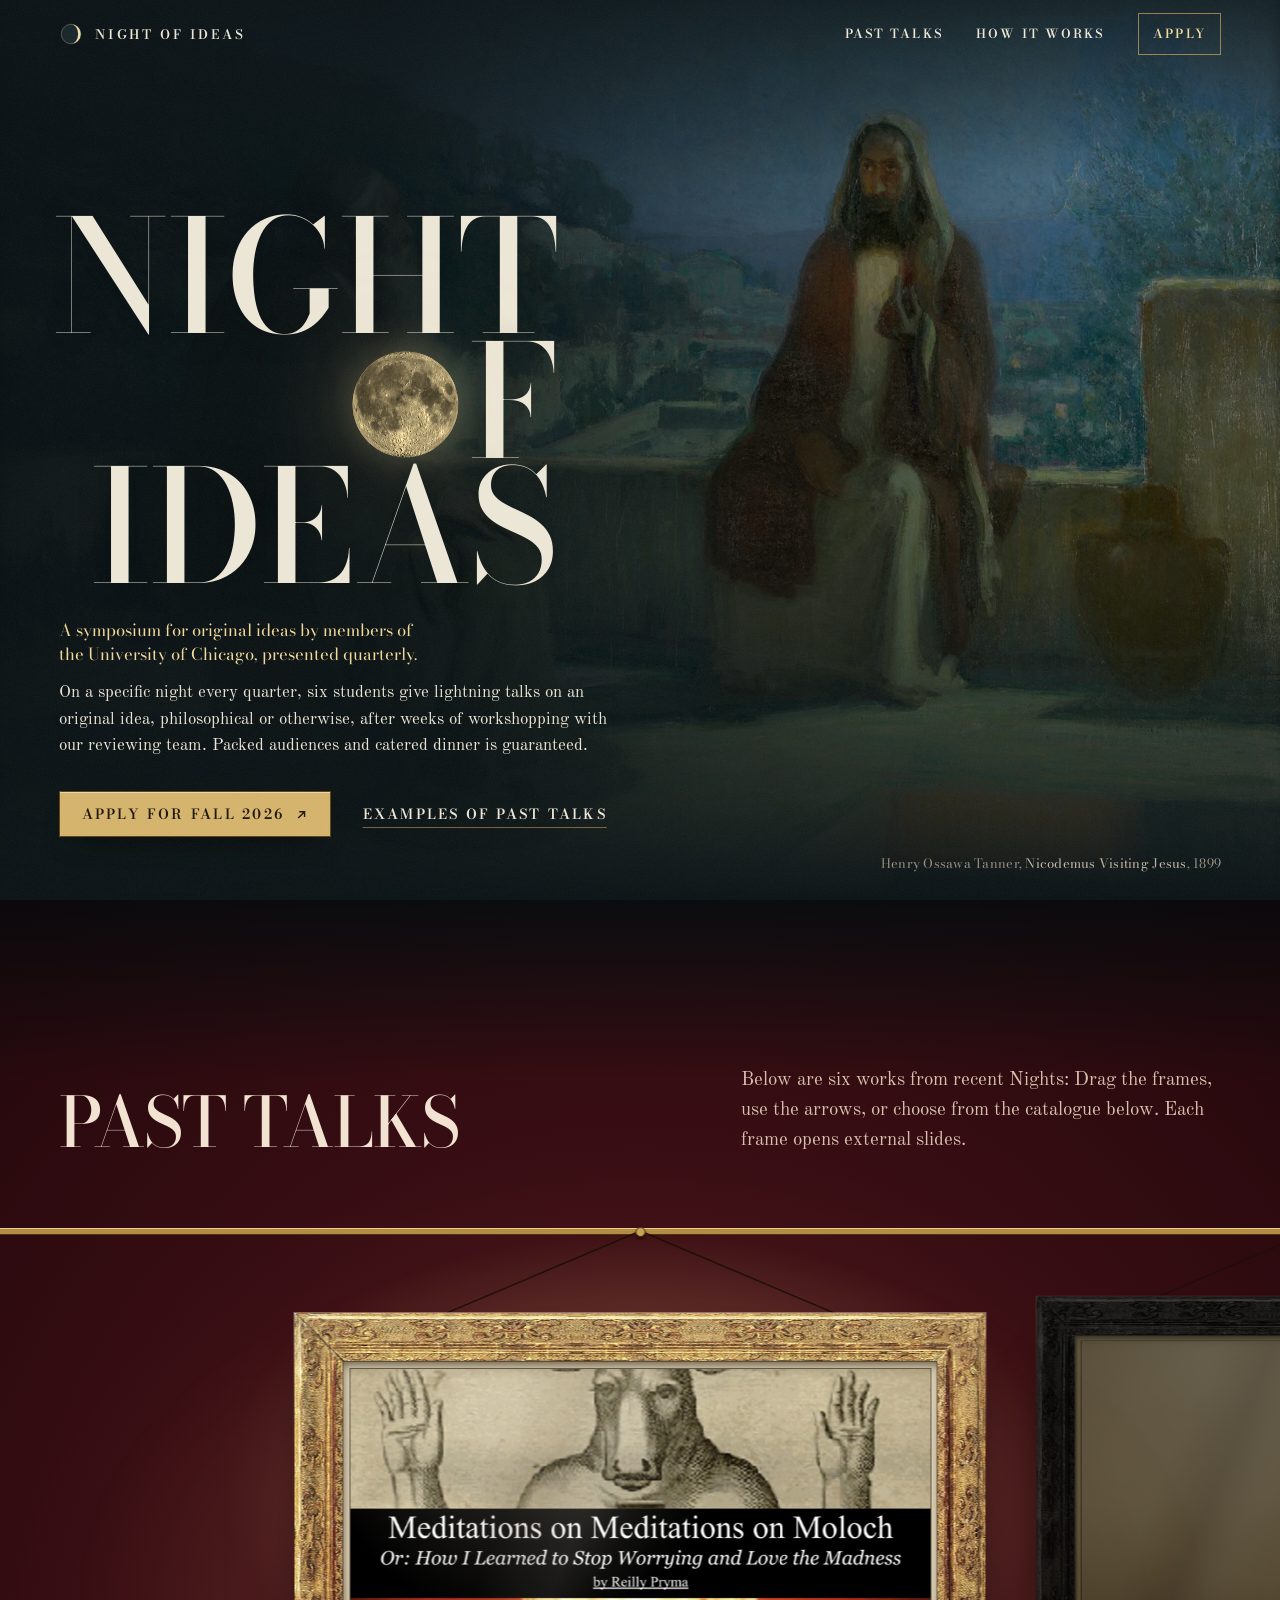
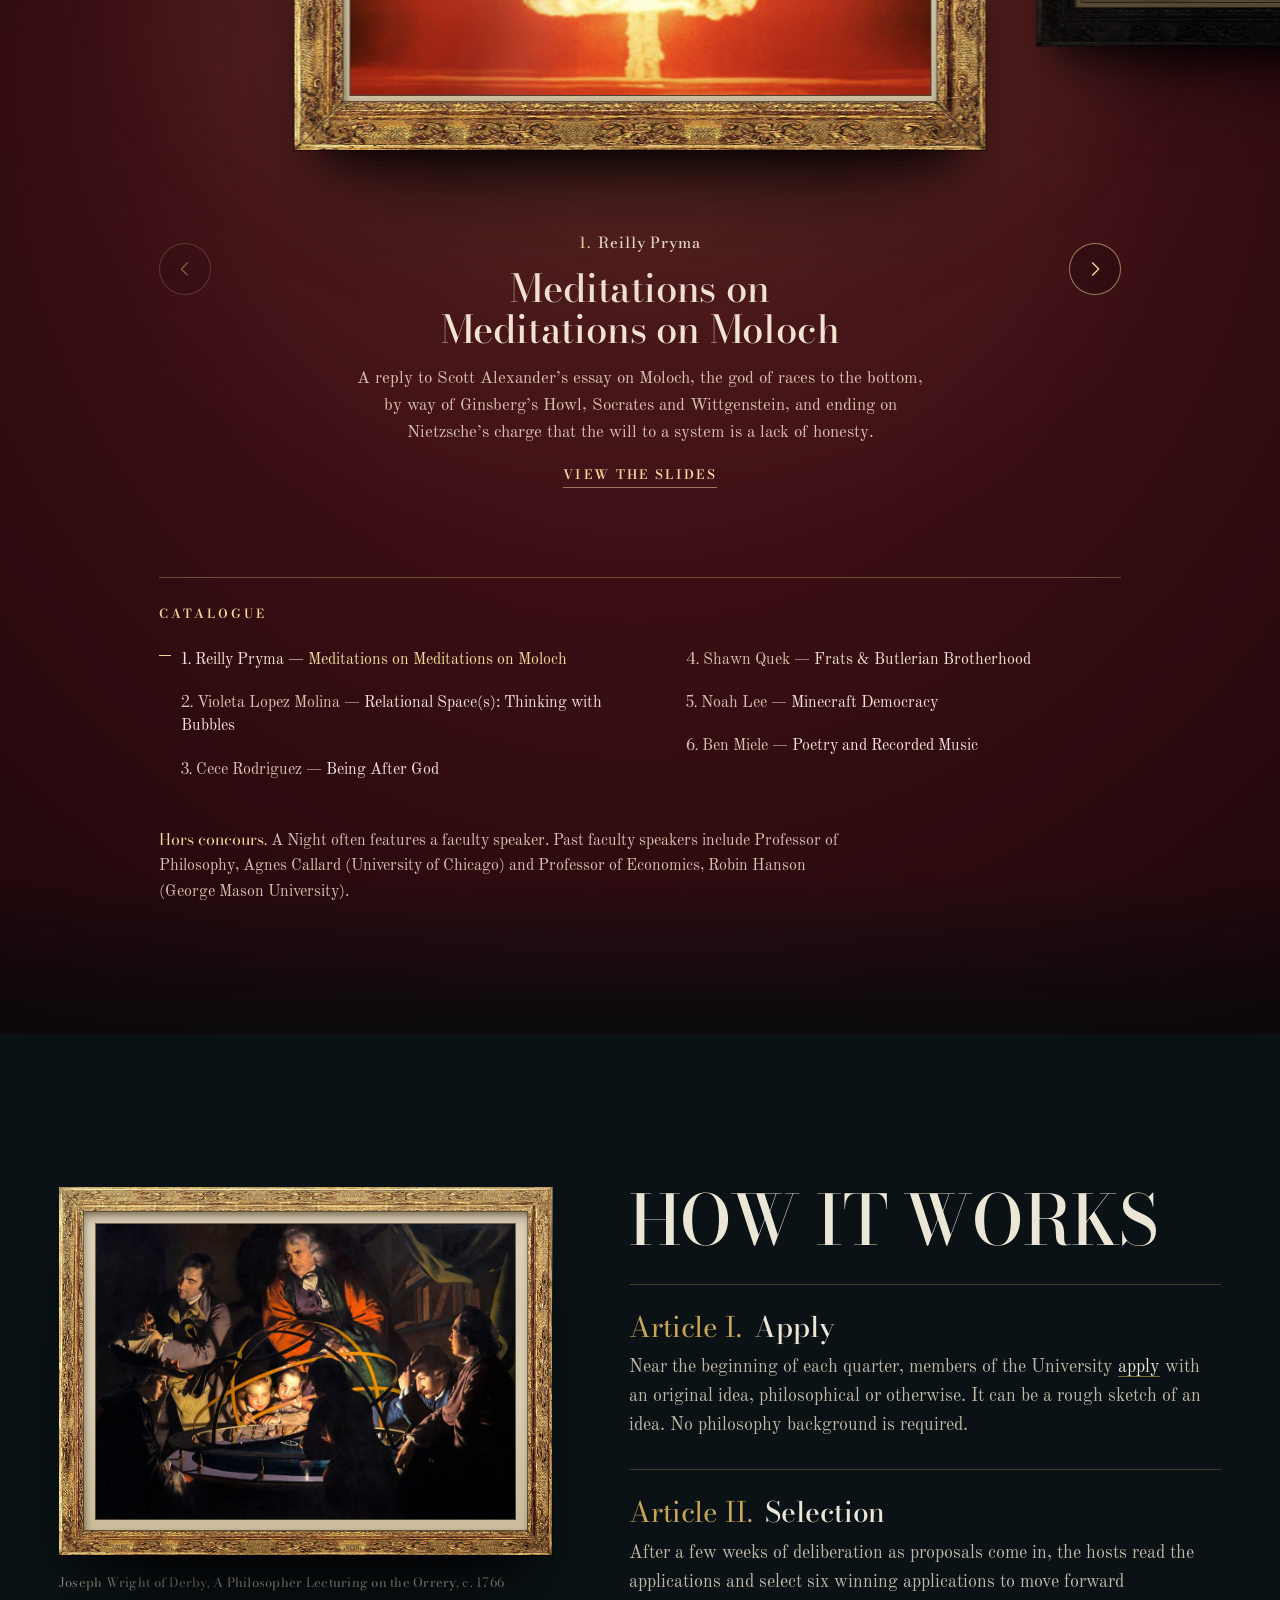
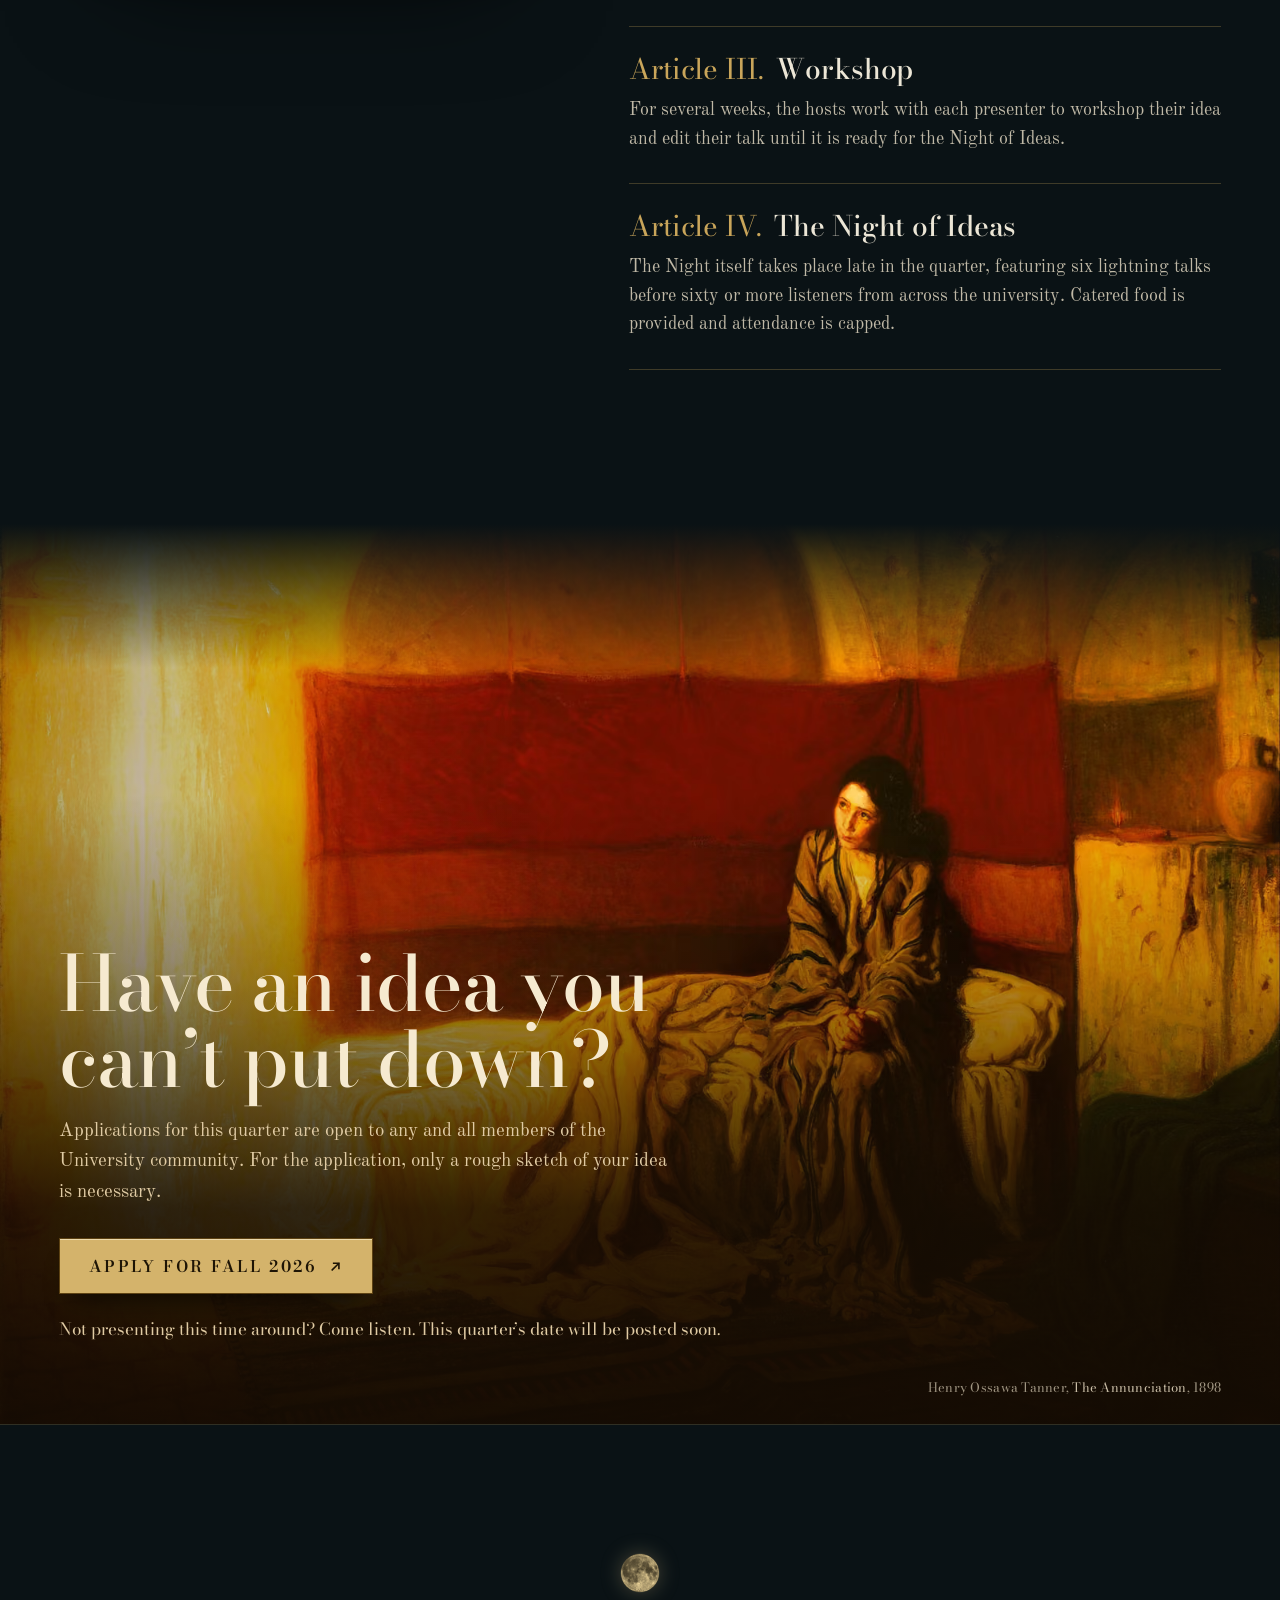
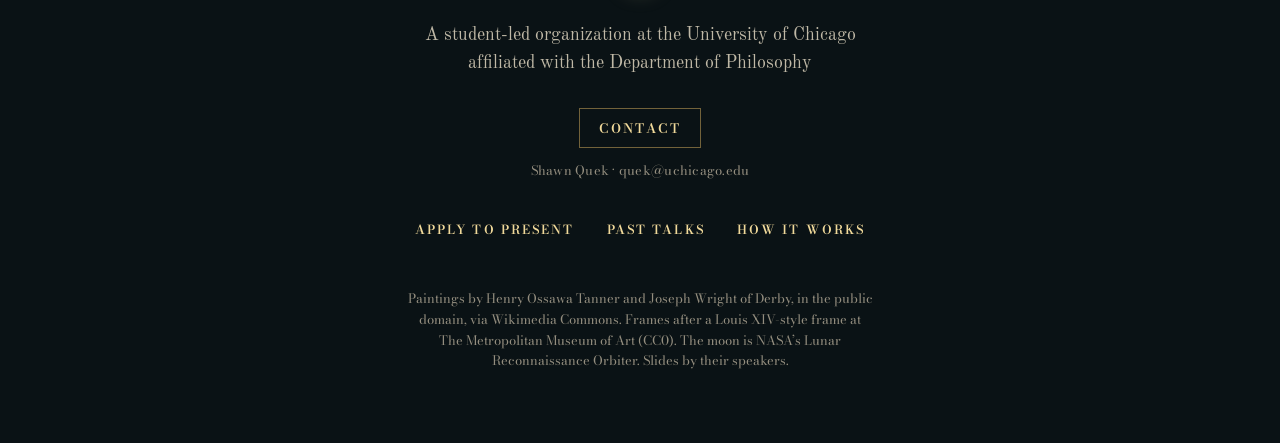
==== commit d6121f16: "Name speakers given name first and set everything upright. Bylines read "Cece Rodriguez" instead of " ====
--- a/index.html
+++ b/index.html
@@ -224,37 +224,37 @@
 
         <div class="cartels" data-cartels>
           <article class="cartel" data-cartel>
-            <p class="cartel__name"><span class="cartel__no">1.</span> <span class="caps">Pryma</span> Reilly</p>
+            <p class="cartel__name"><span class="cartel__no">1.</span> Reilly Pryma</p>
             <h3 class="cartel__title">Meditations on Meditations on Moloch</h3>
             <p class="cartel__desc">A reply to Scott Alexander’s essay on Moloch, the god of races to the bottom, by way of Ginsberg’s <i>Howl</i>, Socrates and Wittgenstein, and ending on Nietzsche’s charge that the will to a system is a lack of honesty.</p>
             <a class="cartel__link" href="https://docs.google.com/presentation/d/1SS0yWVlosdCCcnpw1D09NTxr96qNDYa3H1WAOxFqE1Y/edit?usp=sharing" target="_blank" rel="noopener">View the slides<span class="visually-hidden"> for Meditations on Meditations on Moloch (new tab)</span></a>
           </article>
           <article class="cartel" data-cartel>
-            <p class="cartel__name"><span class="cartel__no">2.</span> <span class="caps">Lopez Molina</span> Violeta</p>
+            <p class="cartel__name"><span class="cartel__no">2.</span> Violeta Lopez Molina</p>
             <h3 class="cartel__title">Relational Space(s): Thinking with Bubbles</h3>
             <p class="cartel__desc">Against the solitary Cartesian thinker, and the self-care influencer who may be his heir, a case from Sloterdijk’s <i>Spheres</i>: subjectivity as two or more parties open to each other.</p>
             <a class="cartel__link" href="https://docs.google.com/presentation/d/1Iz9mKYSu8uoheLjNLzFzfTCSYpkyISvw/edit?usp=sharing&amp;ouid=102077671114503182265&amp;rtpof=true&amp;sd=true" target="_blank" rel="noopener">View the slides<span class="visually-hidden"> for Relational Space(s): Thinking with Bubbles (new tab)</span></a>
           </article>
           <article class="cartel" data-cartel>
-            <p class="cartel__name"><span class="cartel__no">3.</span> <span class="caps">Rodriguez</span> Cece</p>
+            <p class="cartel__name"><span class="cartel__no">3.</span> Cece Rodriguez</p>
             <h3 class="cartel__title">Being After God</h3>
             <p class="cartel__desc">Heidegger’s history of Being read as a history of nihilism: from Plato’s two worlds, through Nietzsche and the death of God, to what there is left to do.</p>
             <a class="cartel__link" href="https://docs.google.com/presentation/d/13Kh0zhUCs1kIHJUQSlHZTBn3w5zzzy_K2cqirZG8eKI/edit?usp=sharing" target="_blank" rel="noopener">View the slides<span class="visually-hidden"> for Being After God (new tab)</span></a>
           </article>
           <article class="cartel" data-cartel>
-            <p class="cartel__name"><span class="cartel__no">4.</span> <span class="caps">Quek</span> Shawn</p>
+            <p class="cartel__name"><span class="cartel__no">4.</span> Shawn Quek</p>
             <h3 class="cartel__title">Frats &amp; Butlerian Brotherhood</h3>
             <p class="cartel__desc">Fraternal community and masculine performativity, read through Judith Butler, followed by the offended, the critics and the validated, ending on a puzzle.</p>
             <a class="cartel__link" href="https://docs.google.com/presentation/d/1JxJyHOG362gN1ASZHkTMVCdQNswj5mI6/edit?usp=sharing&amp;ouid=102077671114503182265&amp;rtpof=true&amp;sd=true" target="_blank" rel="noopener">View the slides<span class="visually-hidden"> for Frats and Butlerian Brotherhood (new tab)</span></a>
           </article>
           <article class="cartel" data-cartel>
-            <p class="cartel__name"><span class="cartel__no">5.</span> <span class="caps">Lee</span> Noah</p>
+            <p class="cartel__name"><span class="cartel__no">5.</span> Noah Lee</p>
             <h3 class="cartel__title">Minecraft Democracy</h3>
             <p class="cartel__desc">“I started the largest direct democracy in Minecraft history.” Its rise, coup, and collapse, and what the simulation suggests about the state of nature, hyper-online politics, and our own world.</p>
             <a class="cartel__link" href="https://docs.google.com/presentation/d/1rr6byTItzAnvl8Jy5PTz5A5KCxLAaAU_WzdNoThCmtY/edit?usp=sharing" target="_blank" rel="noopener">View the slides<span class="visually-hidden"> for Minecraft Democracy (new tab)</span></a>
           </article>
           <article class="cartel" data-cartel>
-            <p class="cartel__name"><span class="cartel__no">6.</span> <span class="caps">Miele</span> Ben</p>
+            <p class="cartel__name"><span class="cartel__no">6.</span> Ben Miele</p>
             <h3 class="cartel__title">Poetry and Recorded Music</h3>
             <p class="cartel__desc">If our tastes haven’t changed since 1870, why did poetry lose its readers and grow strange? The phonograph: once recorded music could satisfy the appetite for structured language, poetry made itself unsingable, much as painting stopped imitating reality once photography arrived.</p>
             <a class="cartel__link" href="https://drive.google.com/file/d/1-dcGc1nfGQzXbfjJJ_neOKI1l-GnbH-O/view?usp=sharing" target="_blank" rel="noopener">View the slides<span class="visually-hidden"> for Poetry and Recorded Music (new tab)</span></a>
@@ -270,12 +270,12 @@
         <nav class="catalogue" aria-label="Catalogue of past talks" data-catalogue hidden>
           <h3 class="catalogue__title">Catalogue</h3>
           <ol class="catalogue__list">
-            <li><button type="button" data-goto="0"><span class="catalogue__no">1.</span> <span class="caps">Pryma</span> Reilly. <i>Meditations on Meditations on Moloch</i></button></li>
-            <li><button type="button" data-goto="1"><span class="catalogue__no">2.</span> <span class="caps">Lopez Molina</span> Violeta. <i>Relational Space(s): Thinking with Bubbles</i></button></li>
-            <li><button type="button" data-goto="2"><span class="catalogue__no">3.</span> <span class="caps">Rodriguez</span> Cece. <i>Being After God</i></button></li>
-            <li><button type="button" data-goto="3"><span class="catalogue__no">4.</span> <span class="caps">Quek</span> Shawn. <i>Frats &amp; Butlerian Brotherhood</i></button></li>
-            <li><button type="button" data-goto="4"><span class="catalogue__no">5.</span> <span class="caps">Lee</span> Noah. <i>Minecraft Democracy</i></button></li>
-            <li><button type="button" data-goto="5"><span class="catalogue__no">6.</span> <span class="caps">Miele</span> Ben. <i>Poetry and Recorded Music</i></button></li>
+            <li><button type="button" data-goto="0"><span class="catalogue__no">1.</span> Reilly Pryma — <i>Meditations on Meditations on Moloch</i></button></li>
+            <li><button type="button" data-goto="1"><span class="catalogue__no">2.</span> Violeta Lopez Molina — <i>Relational Space(s): Thinking with Bubbles</i></button></li>
+            <li><button type="button" data-goto="2"><span class="catalogue__no">3.</span> Cece Rodriguez — <i>Being After God</i></button></li>
+            <li><button type="button" data-goto="3"><span class="catalogue__no">4.</span> Shawn Quek — <i>Frats &amp; Butlerian Brotherhood</i></button></li>
+            <li><button type="button" data-goto="4"><span class="catalogue__no">5.</span> Noah Lee — <i>Minecraft Democracy</i></button></li>
+            <li><button type="button" data-goto="5"><span class="catalogue__no">6.</span> Ben Miele — <i>Poetry and Recorded Music</i></button></li>
           </ol>
         </nav>
 
--- a/assets/css/style.css
+++ b/assets/css/style.css
@@ -146,7 +146,8 @@
 
 h1, h2, h3, p { margin: 0; }
 
-i, em { font-style: italic; }
+/* No italics on this site: titles of works stand apart by colour, never by slant. */
+i, em { font-style: normal; }
 
 .visually-hidden {
   position: absolute !important;
@@ -160,12 +161,6 @@
   border: 0;
   text-transform: none;
   letter-spacing: normal;
-}
-
-.caps {
-  text-transform: uppercase;
-  letter-spacing: 0.1em;
-  font-size: 0.86em;
 }
 
 .skip {
@@ -479,7 +474,6 @@
   margin-top: clamp(22px, 3.2vh, 36px);
   max-width: 31em;
   font-family: var(--display);
-  font-style: italic;
   font-variation-settings: "opsz" 20;
   font-size: clamp(1rem, 1.3vw, 1.1875rem);
   line-height: 1.45;
@@ -869,7 +863,6 @@
 }
 .cartel__no {
   font-family: var(--display);
-  font-style: italic;
   font-variation-settings: "opsz" 11;
   font-variant-numeric: lining-nums;
   color: var(--gilt-hi);
@@ -887,7 +880,6 @@
 .cartel__title {
   margin-top: 12px;
   font-family: var(--display);
-  font-style: italic;
   font-weight: 500;
   font-variation-settings: "opsz" 22;
   font-size: clamp(1.75rem, 3vw, 2.6rem);
@@ -898,7 +890,6 @@
 .cartel__sub {
   margin-top: 6px;
   font-family: var(--display);
-  font-style: italic;
   font-variation-settings: "opsz" 20;
   font-size: 1.0625rem;
   color: var(--claret-text-2);
@@ -988,6 +979,7 @@
   transform-origin: left;
   transition: transform 0.3s var(--ease-out);
 }
+.catalogue__list i { color: var(--claret-text); transition: color 0.2s ease; }
 .catalogue__list button[aria-current="true"] { color: var(--claret-text); }
 .catalogue__list button[aria-current="true"]::before { transform: scaleX(1); }
 .catalogue__list button[aria-current="true"] i { color: var(--gilt-hi); }
@@ -1009,7 +1001,6 @@
 }
 .hors-concours__term {
   font-family: var(--display);
-  font-style: italic;
   font-variation-settings: "opsz" 20;
   color: var(--gilt-hi);
 }
@@ -1072,7 +1063,6 @@
   letter-spacing: -0.004em;
 }
 .article__no {
-  font-style: italic;
   font-weight: 400;
   font-variation-settings: "opsz" 11;
   color: var(--gilt);
@@ -1146,7 +1136,6 @@
 .annunciation__aside {
   margin-top: 22px;
   font-family: var(--display);
-  font-style: italic;
   font-variation-settings: "opsz" 20;
   font-size: 1.0625rem;
   color: var(--umber-text-2);
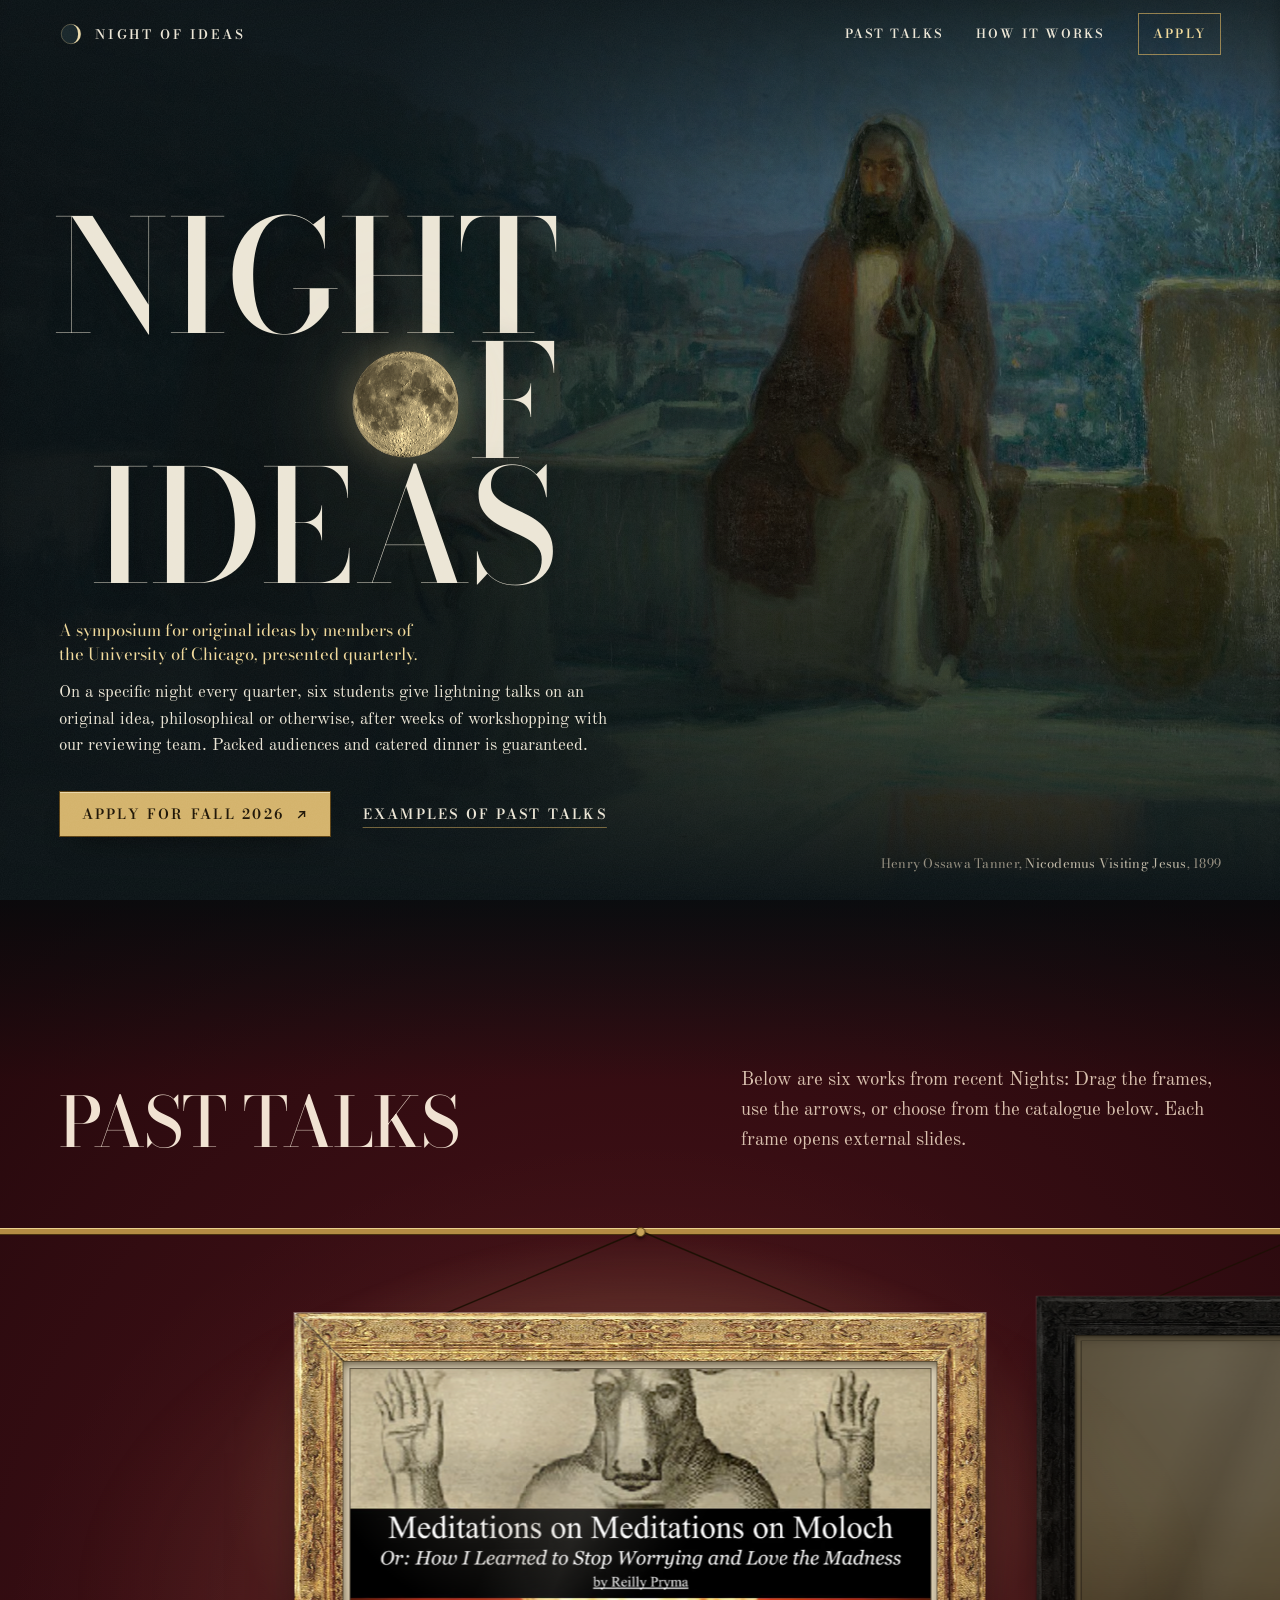
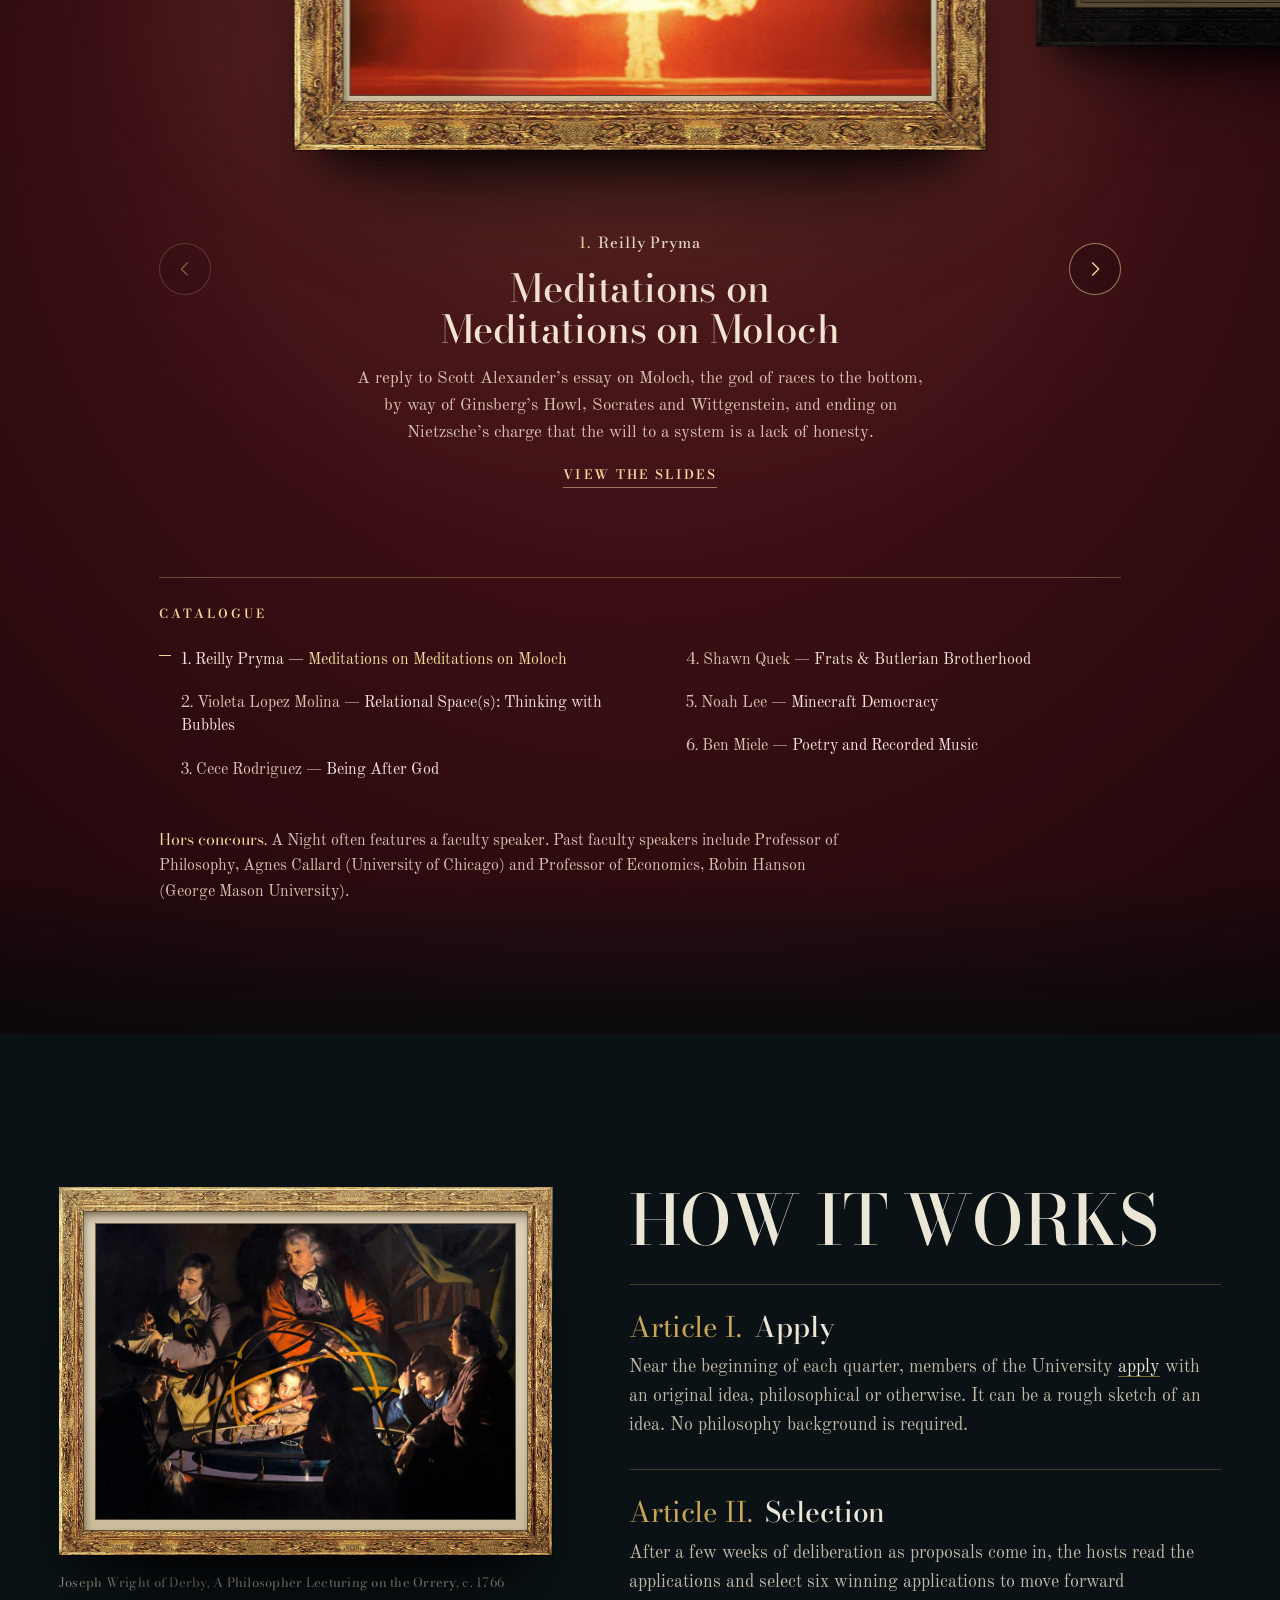
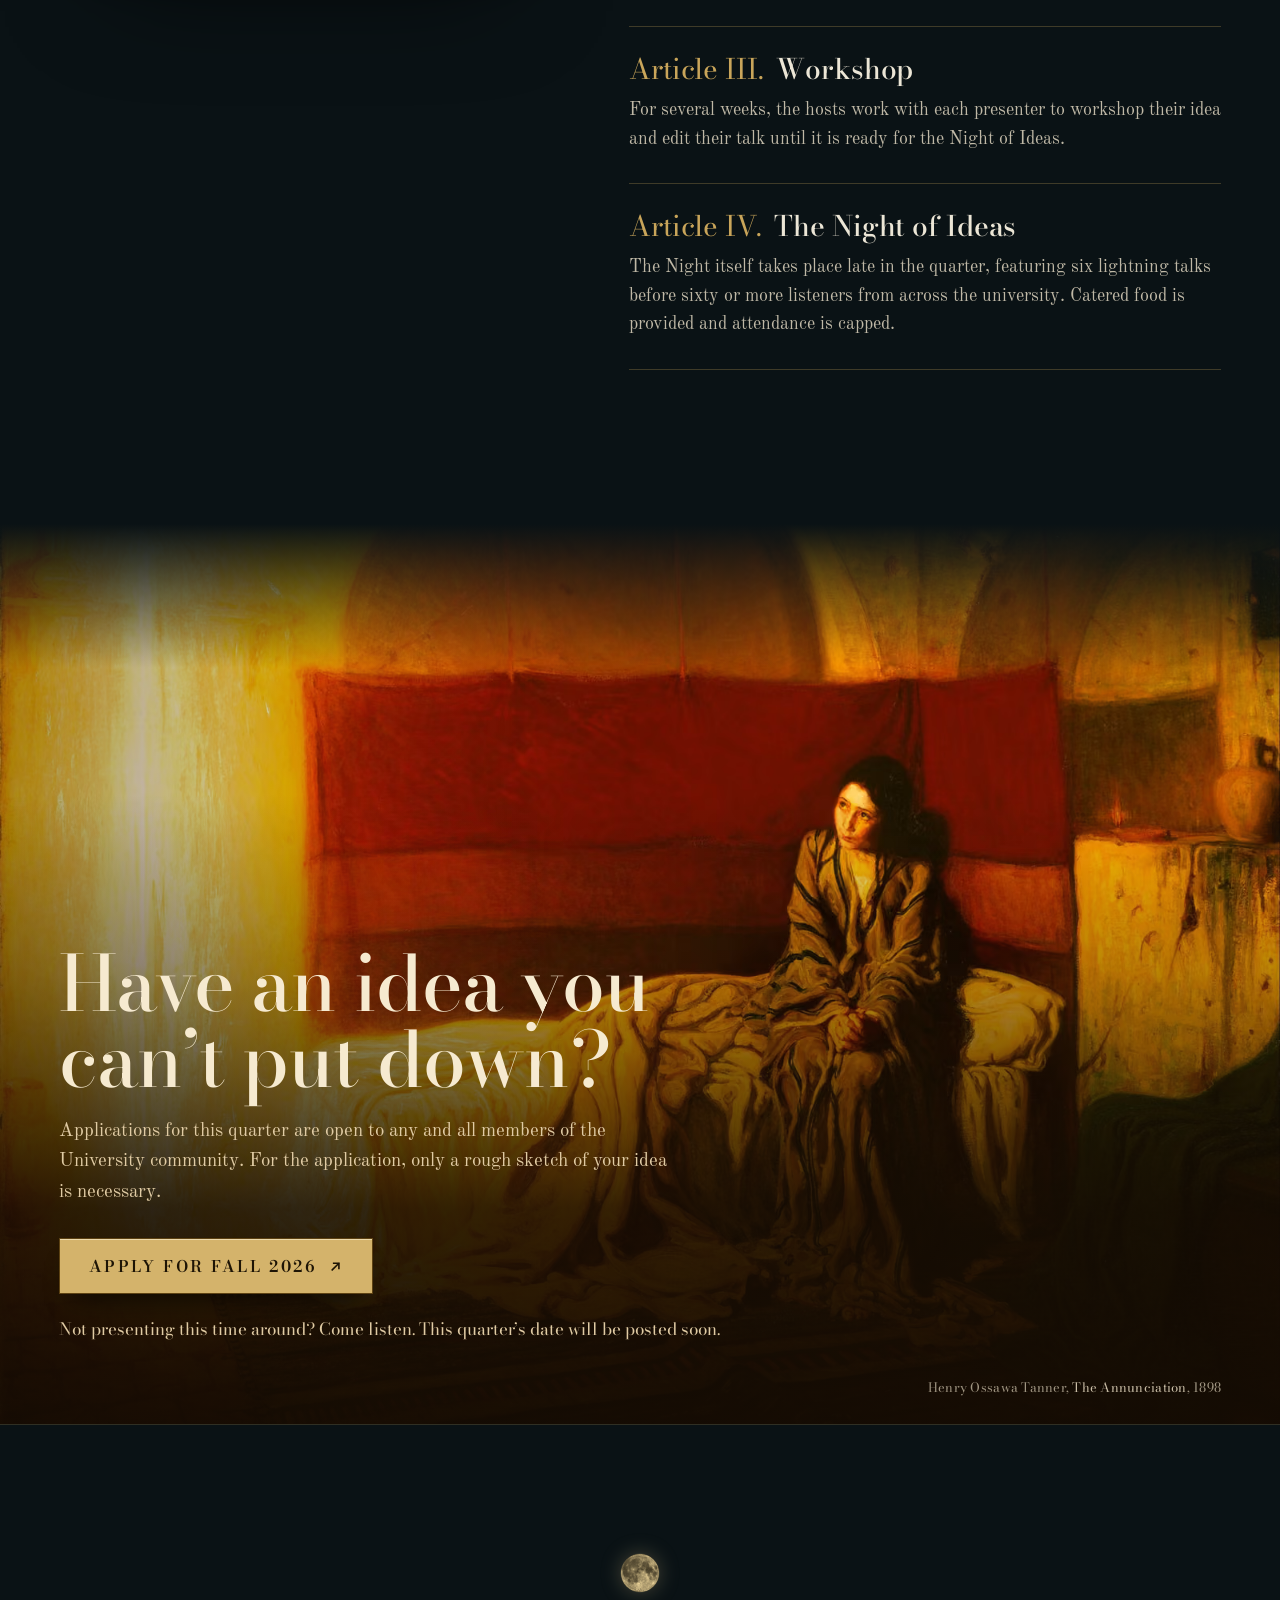
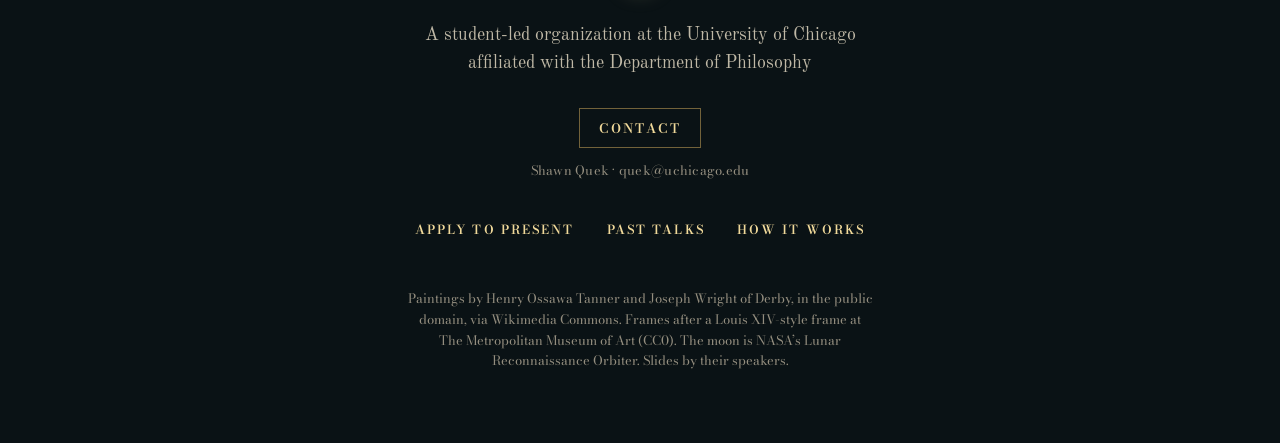
==== commit 3ee97aab: "Point apply links at the Fall 2026 interest form. Co-authored-by: Cursor <cursoragent@cursor.com>" ====
--- a/index.html
+++ b/index.html
@@ -52,7 +52,7 @@
     <nav class="masthead__nav" aria-label="Primary">
       <a href="#hang">Past talks</a>
       <a class="masthead__how" href="#reglement">How it works</a>
-      <a class="masthead__apply" href="https://docs.google.com/forms/d/e/1FAIpQLScGrNMrxuiOzP4u6BsiCOv_oVCusdSIO5L7qq1ShakSBKkrEQ/viewform?usp=header" target="_blank" rel="noopener">Apply<span class="visually-hidden"> to present (opens the application form in a new tab)</span></a>
+      <a class="masthead__apply" href="https://forms.gle/MM1W7VJADfQCKHtf8" target="_blank" rel="noopener">Apply<span class="visually-hidden"> to present (opens the application form in a new tab)</span></a>
     </nav>
   </header>
 
@@ -103,7 +103,7 @@
         <p class="offer">On a specific night every quarter, six students give lightning talks on an original idea, philosophical or otherwise, after weeks of workshopping with our reviewing team. Packed audiences and catered dinner is guaranteed.</p>
 
         <div class="actions">
-          <a class="btn-gilt" href="https://docs.google.com/forms/d/e/1FAIpQLScGrNMrxuiOzP4u6BsiCOv_oVCusdSIO5L7qq1ShakSBKkrEQ/viewform?usp=header" target="_blank" rel="noopener">
+          <a class="btn-gilt" href="https://forms.gle/MM1W7VJADfQCKHtf8" target="_blank" rel="noopener">
             <span class="btn-gilt__label">Apply for Fall 2026</span>
             <svg class="btn-gilt__icon" viewBox="0 0 16 16" aria-hidden="true" focusable="false"><path d="M4.5 11.5 11.5 4.5M6 4.5h5.5V10"/></svg>
             <span class="visually-hidden">(opens the application form in a new tab)</span>
@@ -306,7 +306,7 @@
         <ol class="articles">
           <li class="article" data-reveal>
             <h3 class="article__head"><span class="article__no">Article I.</span> Apply</h3>
-            <p>Near the beginning of each quarter, members of the University <a href="https://docs.google.com/forms/d/e/1FAIpQLScGrNMrxuiOzP4u6BsiCOv_oVCusdSIO5L7qq1ShakSBKkrEQ/viewform?usp=header" target="_blank" rel="noopener">apply<span class="visually-hidden"> (opens the application form in a new tab)</span></a> with an original idea, philosophical or otherwise. It can be a rough sketch of an idea. No philosophy background is&nbsp;required.</p>
+            <p>Near the beginning of each quarter, members of the University <a href="https://forms.gle/MM1W7VJADfQCKHtf8" target="_blank" rel="noopener">apply<span class="visually-hidden"> (opens the application form in a new tab)</span></a> with an original idea, philosophical or otherwise. It can be a rough sketch of an idea. No philosophy background is&nbsp;required.</p>
           </li>
           <li class="article" data-reveal>
             <h3 class="article__head"><span class="article__no">Article II.</span> Selection</h3>
@@ -338,7 +338,7 @@
       <div class="annunciation__inner" data-reveal>
         <h2 class="annunciation__title" id="apply-title">Have an idea you can’t put&nbsp;down?</h2>
         <p class="annunciation__body">Applications for this quarter are open to any and all members of the University community. For the application, only a rough sketch of your idea is necessary.</p>
-        <a class="btn-gilt btn-gilt--large" href="https://docs.google.com/forms/d/e/1FAIpQLScGrNMrxuiOzP4u6BsiCOv_oVCusdSIO5L7qq1ShakSBKkrEQ/viewform?usp=header" target="_blank" rel="noopener">
+        <a class="btn-gilt btn-gilt--large" href="https://forms.gle/MM1W7VJADfQCKHtf8" target="_blank" rel="noopener">
           <span class="btn-gilt__label">Apply for fall 2026</span>
           <svg class="btn-gilt__icon" viewBox="0 0 16 16" aria-hidden="true" focusable="false"><path d="M4.5 11.5 11.5 4.5M6 4.5h5.5V10"/></svg>
           <span class="visually-hidden">(opens the application form in a new tab)</span>
@@ -372,7 +372,7 @@
         <p class="colophon__address">Shawn Quek · quek@uchicago.edu</p>
       </div>
       <ul class="colophon__links">
-        <li><a href="https://docs.google.com/forms/d/e/1FAIpQLScGrNMrxuiOzP4u6BsiCOv_oVCusdSIO5L7qq1ShakSBKkrEQ/viewform?usp=header" target="_blank" rel="noopener">Apply to present<span class="visually-hidden"> (new tab)</span></a></li>
+        <li><a href="https://forms.gle/MM1W7VJADfQCKHtf8" target="_blank" rel="noopener">Apply to present<span class="visually-hidden"> (new tab)</span></a></li>
         <li><a href="#hang">Past talks</a></li>
         <li><a href="#reglement">How it works</a></li>
       </ul>
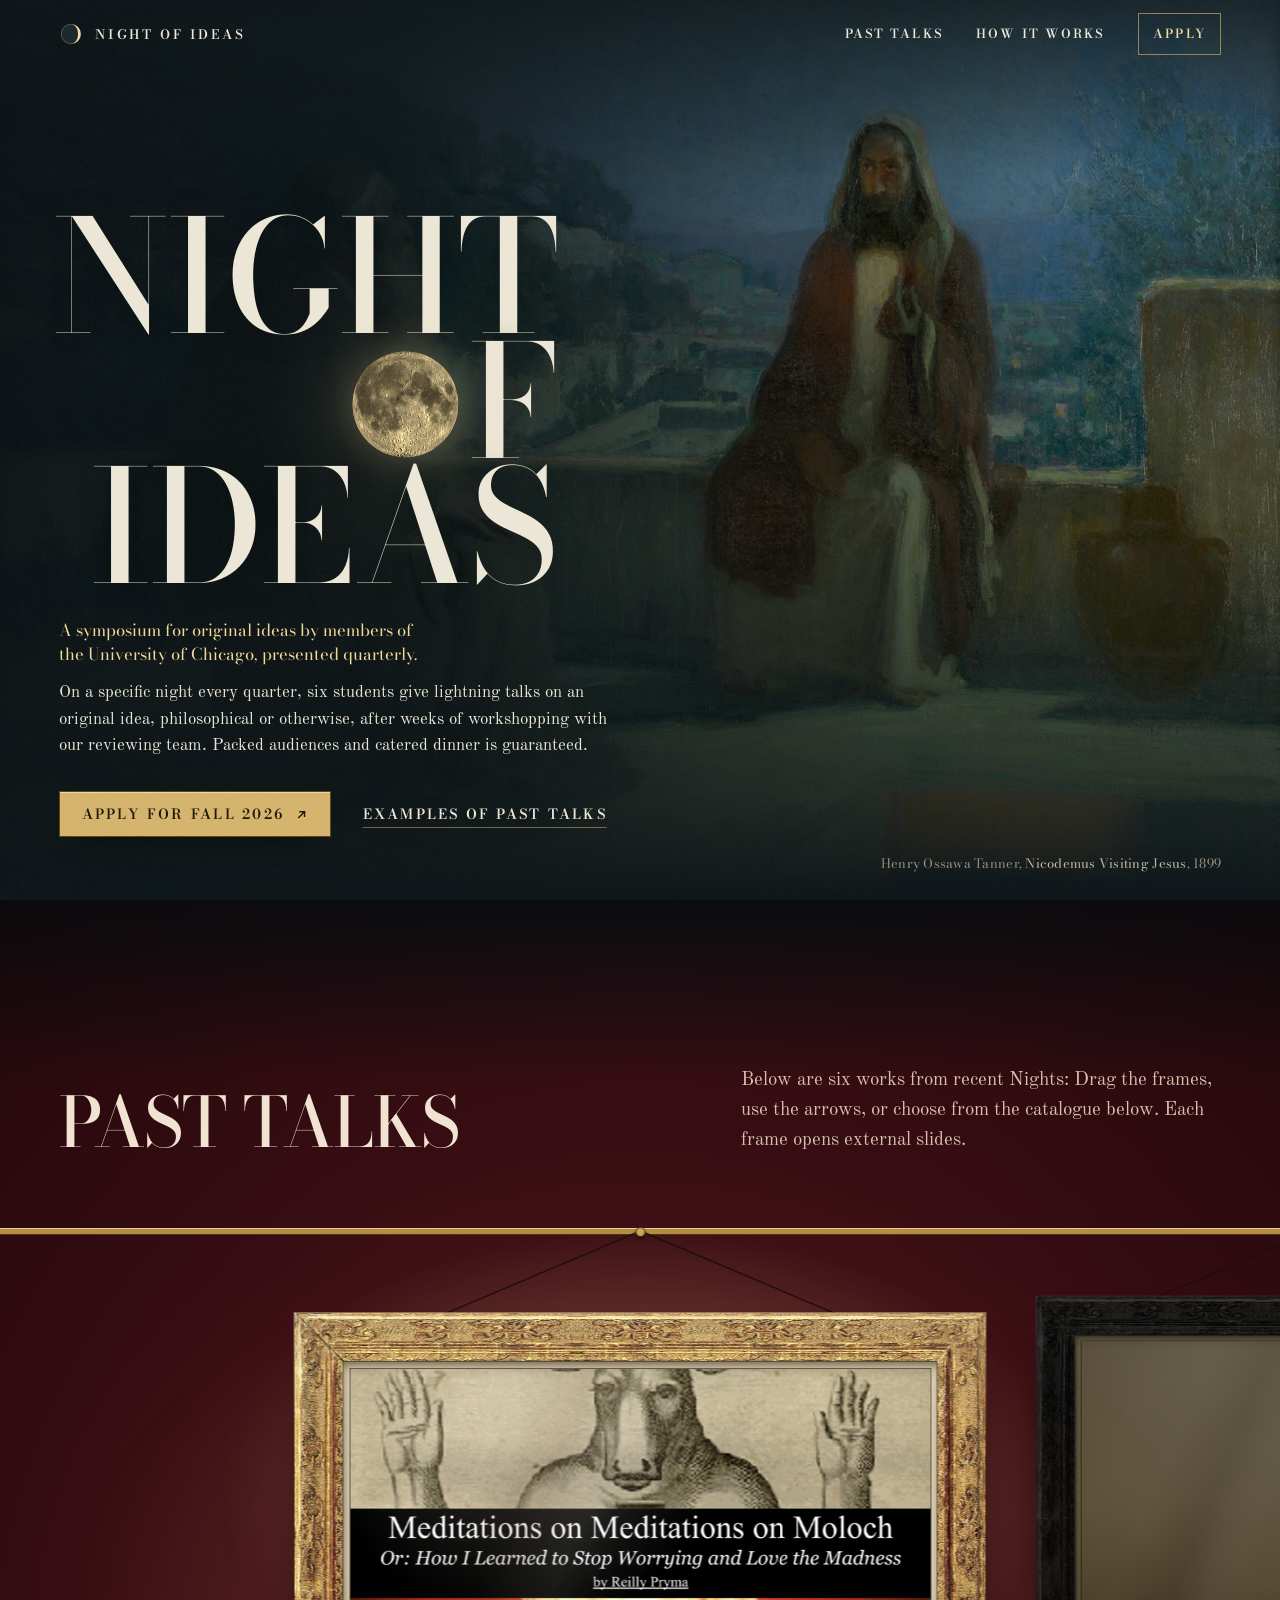
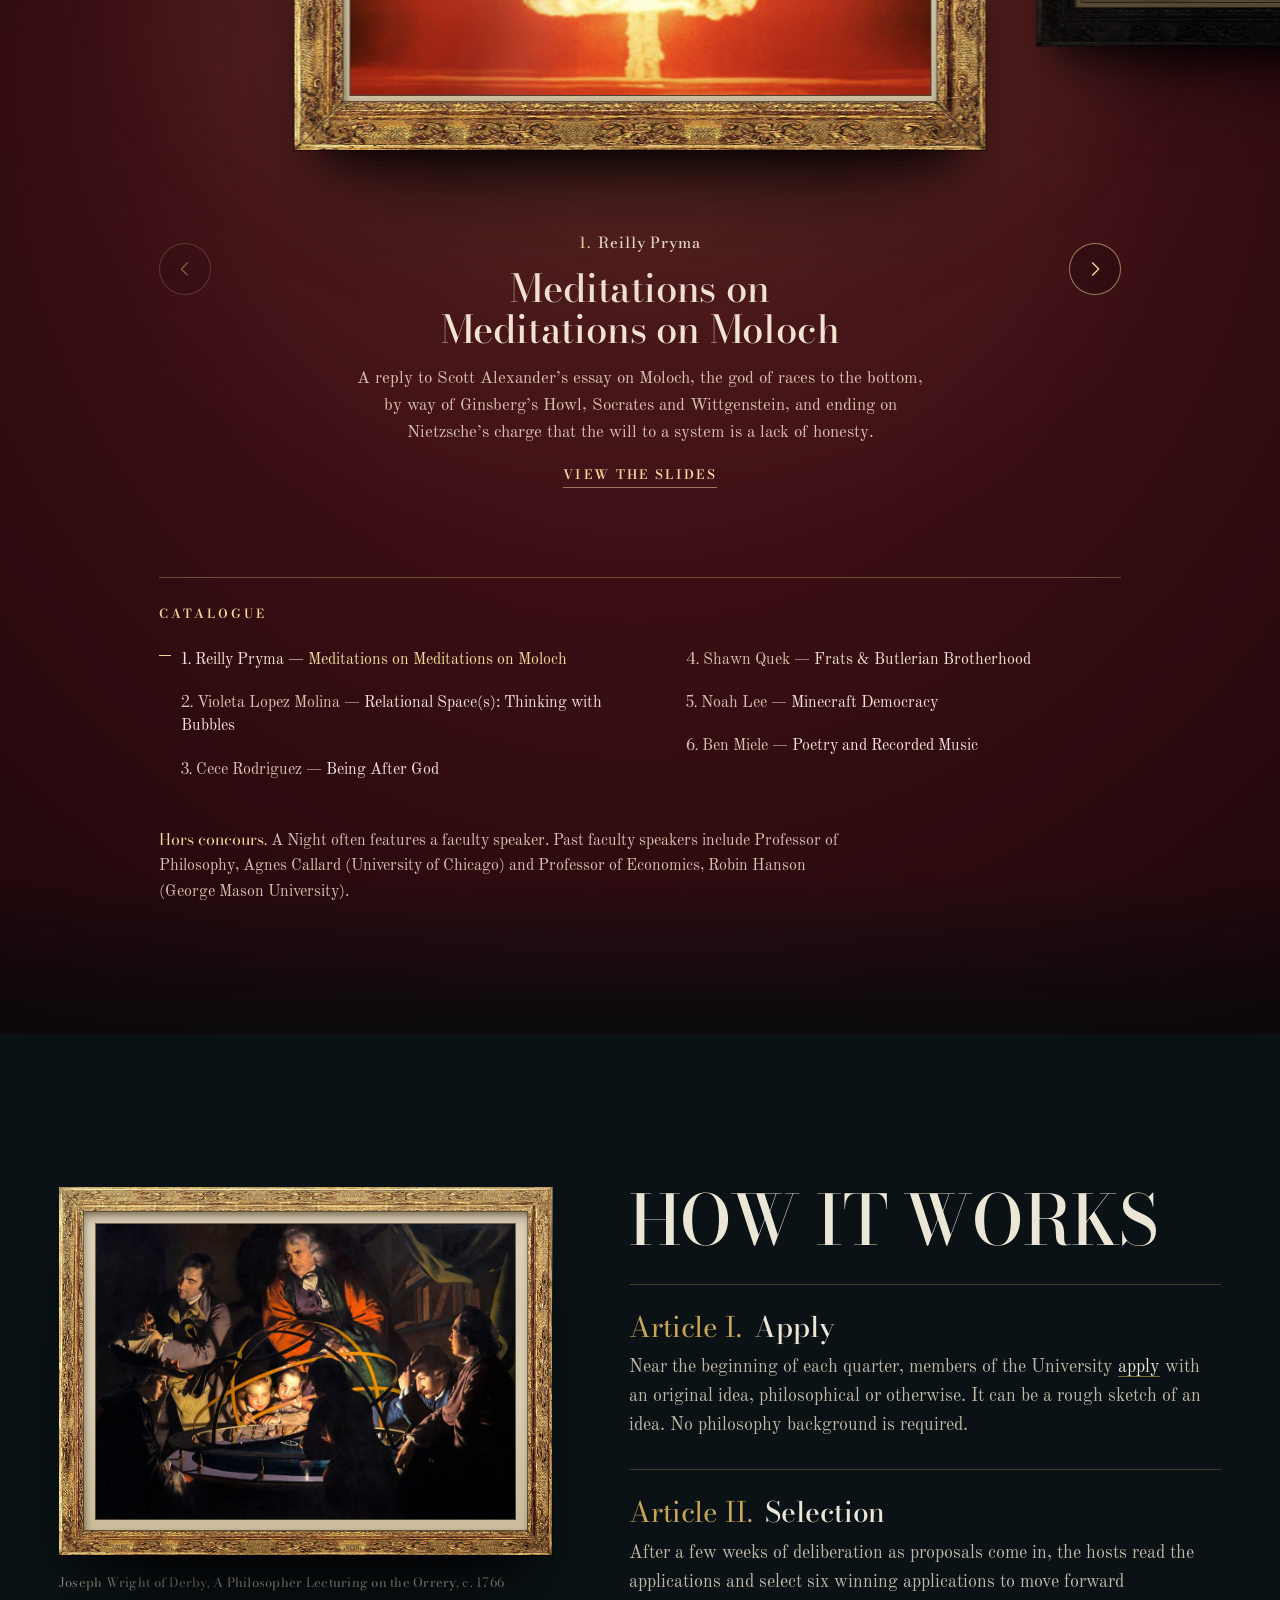
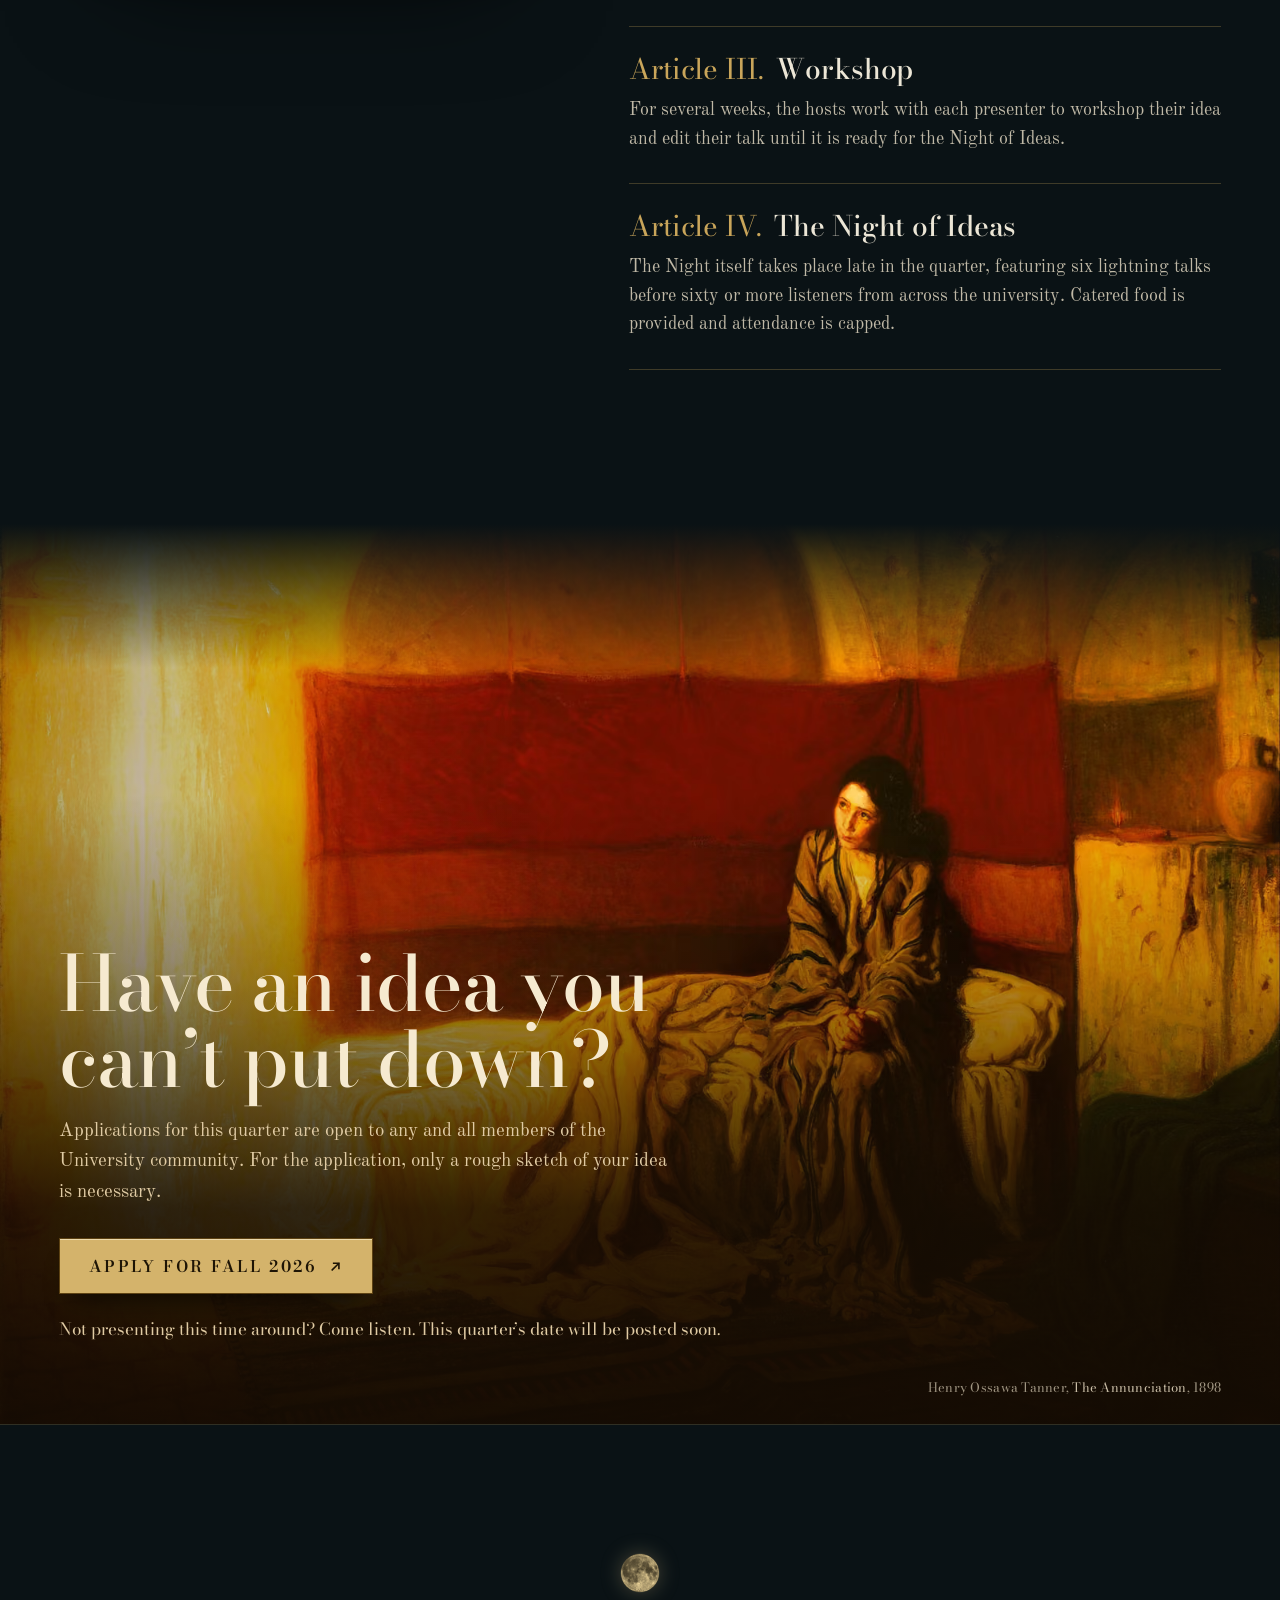
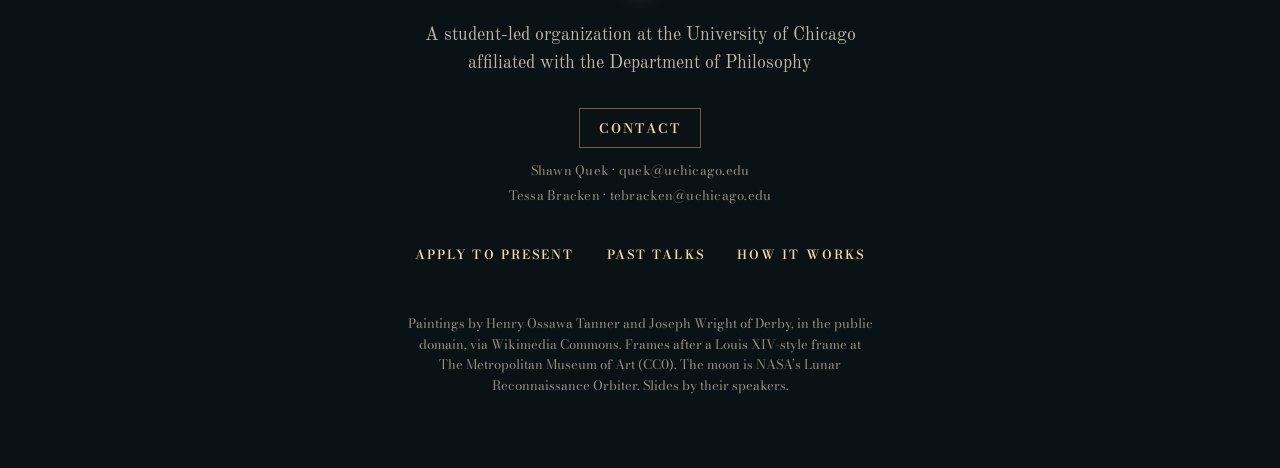
==== commit 83b05a56: "Add Tessa Bracken as a second contact. Co-authored-by: Cursor <cursoragent@cursor.com>" ====
--- a/index.html
+++ b/index.html
@@ -366,10 +366,13 @@
       </p>
       <p class="colophon__about">A student-led organization at the University of Chicago<br> affiliated with the Department of&nbsp;Philosophy</p>
       <div class="colophon__contact">
-        <a class="btn-line" href="mailto:quek@uchicago.edu?subject=Night%20of%20Ideas">
-          <span>Contact<span class="visually-hidden"> Shawn Quek by email</span></span>
+        <a class="btn-line" href="mailto:quek@uchicago.edu,tebracken@uchicago.edu?subject=Night%20of%20Ideas">
+          <span>Contact<span class="visually-hidden"> Shawn Quek and Tessa Bracken by email</span></span>
         </a>
-        <p class="colophon__address">Shawn Quek · quek@uchicago.edu</p>
+        <ul class="colophon__address">
+          <li>Shawn Quek · quek@uchicago.edu</li>
+          <li>Tessa Bracken · tebracken@uchicago.edu</li>
+        </ul>
       </div>
       <ul class="colophon__links">
         <li><a href="https://forms.gle/MM1W7VJADfQCKHtf8" target="_blank" rel="noopener">Apply to present<span class="visually-hidden"> (new tab)</span></a></li>
--- a/assets/css/style.css
+++ b/assets/css/style.css
@@ -1190,13 +1190,16 @@
 }
 .colophon__contact { margin-top: 30px; }
 .colophon__address {
-  margin-top: 12px;
+  list-style: none;
+  margin: 12px 0 0;
+  padding: 0;
   font-family: var(--display);
   font-variation-settings: "opsz" 11;
   font-size: 0.8125rem;
   letter-spacing: 0.02em;
   color: var(--moon-3);
 }
+.colophon__address li + li { margin-top: 4px; }
 .colophon__links {
   list-style: none;
   margin: 34px 0 0;
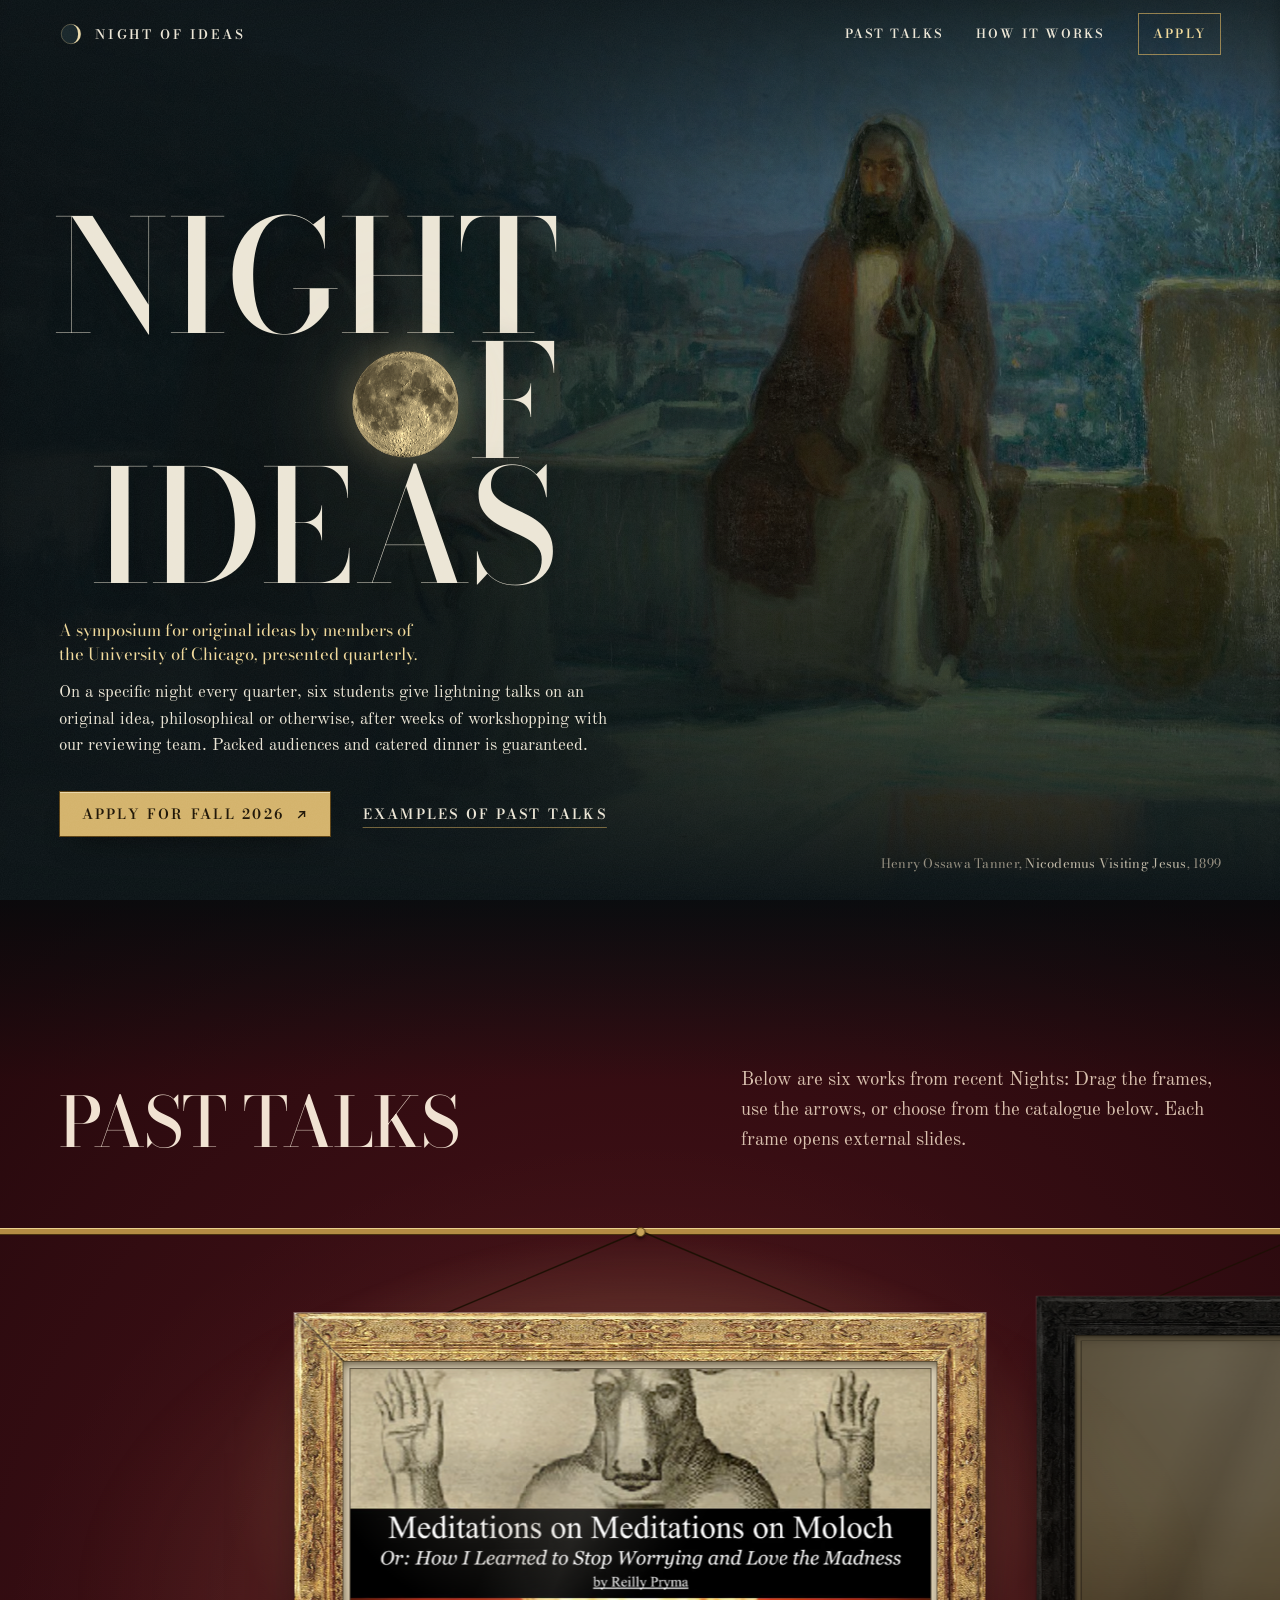
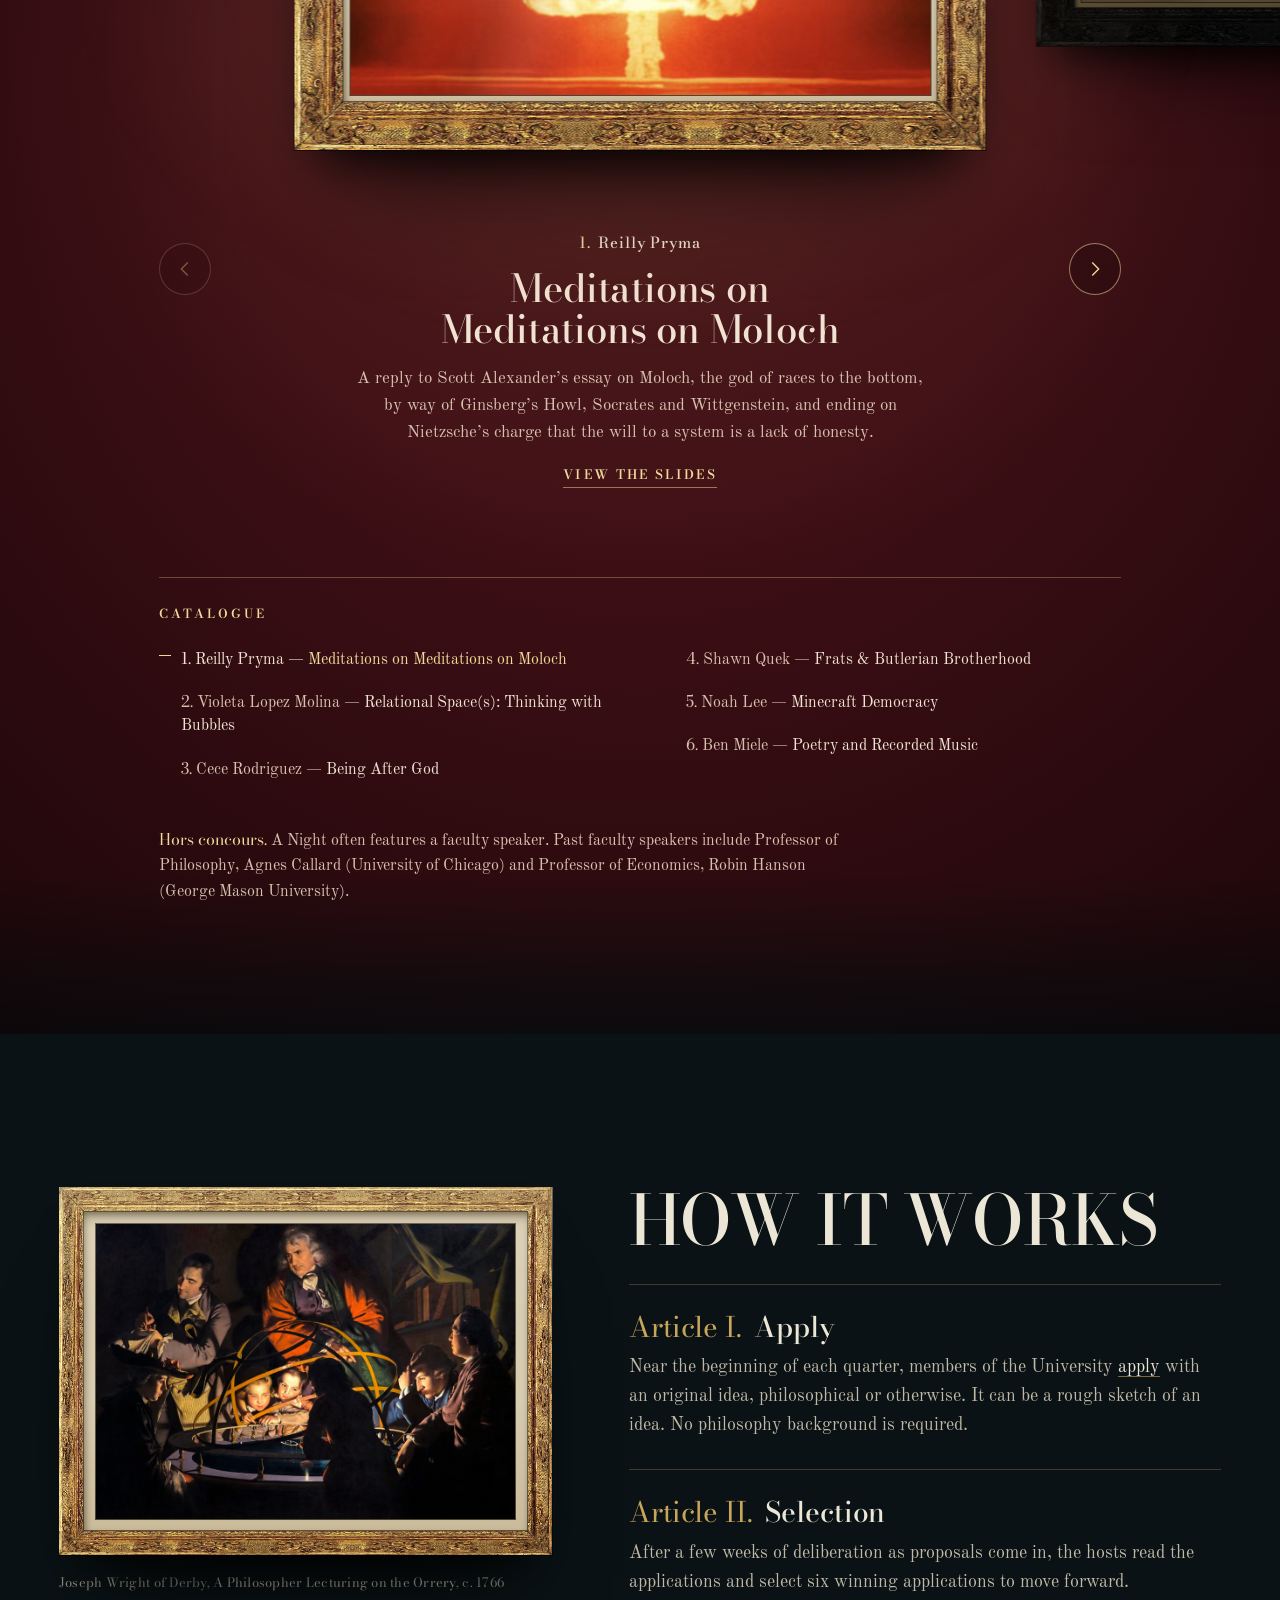
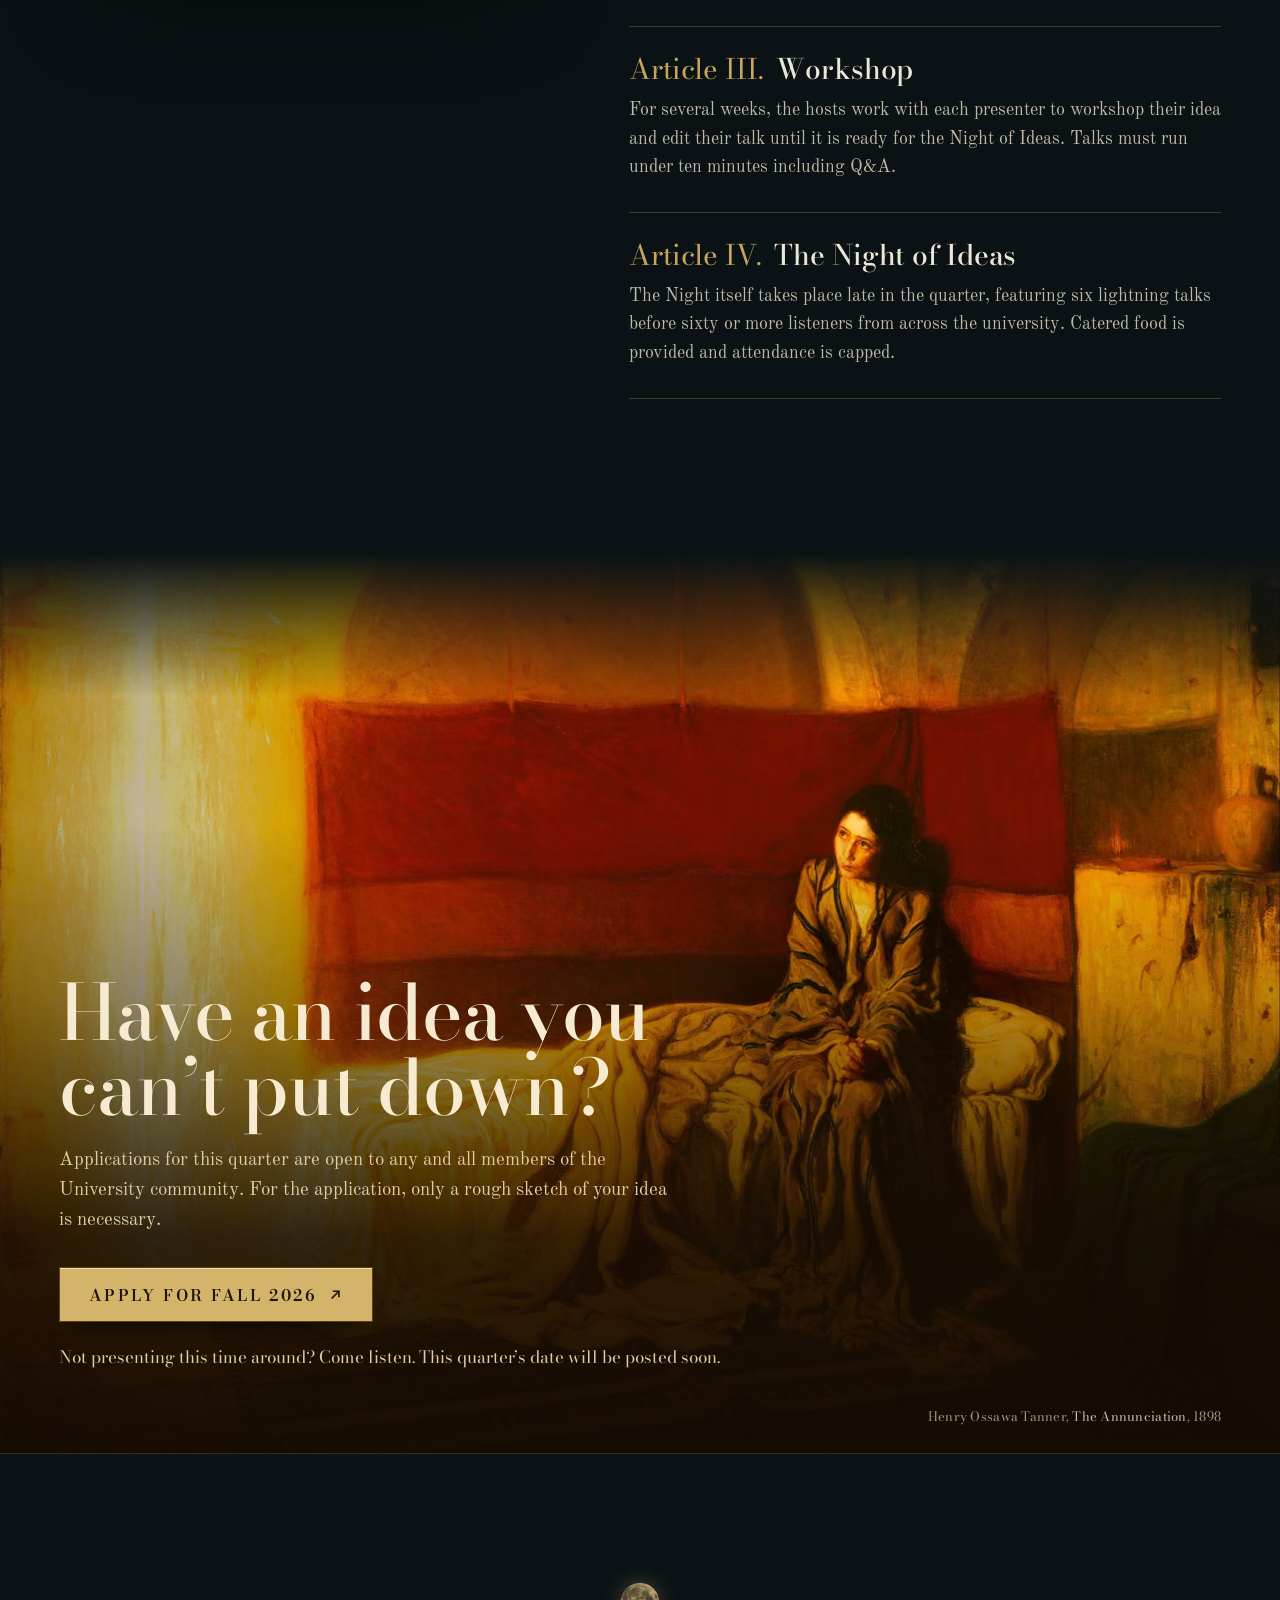
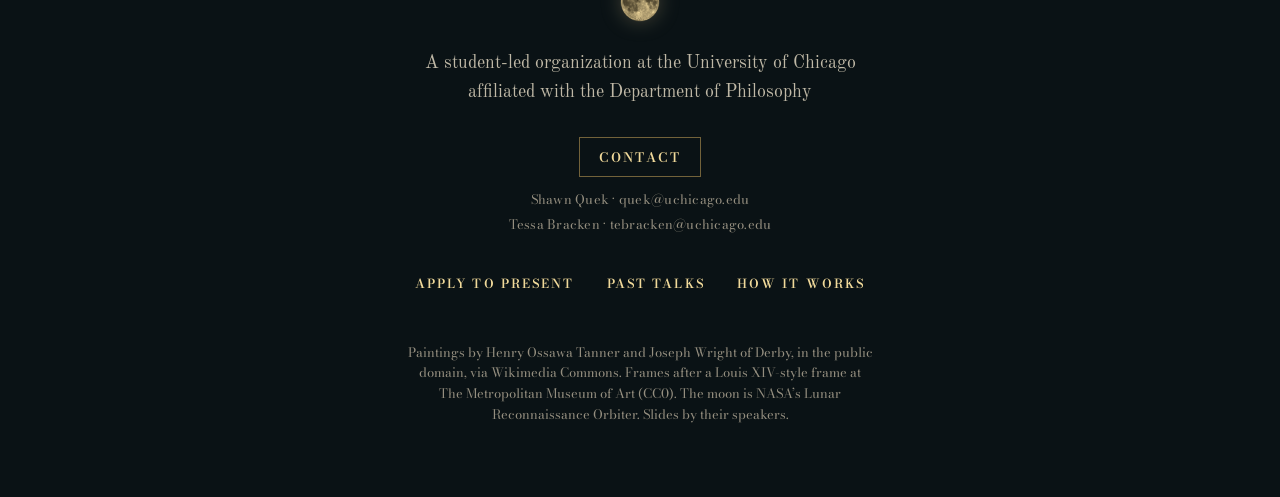
==== commit 5a5aadf6: "Note that talks must run under ten minutes, including Q&A. Co-authored-by: Cursor <cursoragent@curso" ====
--- a/index.html
+++ b/index.html
@@ -250,7 +250,7 @@
           <article class="cartel" data-cartel>
             <p class="cartel__name"><span class="cartel__no">5.</span> Noah Lee</p>
             <h3 class="cartel__title">Minecraft Democracy</h3>
-            <p class="cartel__desc">“I started the largest direct democracy in Minecraft history.” Its rise, coup, and collapse, and what the simulation suggests about the state of nature, hyper-online politics, and our own world.</p>
+            <p class="cartel__desc">“I started the largest direct democracy in Minecraft history.” Its rise, coup, collapse, and what the simulation suggests about the state of nature, hyper-online politics, and our own world.</p>
             <a class="cartel__link" href="https://docs.google.com/presentation/d/1rr6byTItzAnvl8Jy5PTz5A5KCxLAaAU_WzdNoThCmtY/edit?usp=sharing" target="_blank" rel="noopener">View the slides<span class="visually-hidden"> for Minecraft Democracy (new tab)</span></a>
           </article>
           <article class="cartel" data-cartel>
@@ -310,11 +310,11 @@
           </li>
           <li class="article" data-reveal>
             <h3 class="article__head"><span class="article__no">Article II.</span> Selection</h3>
-            <p>After a few weeks of deliberation as proposals come in, the hosts read the applications and select six winning applications to&nbsp;move forward</p>
+            <p>After a few weeks of deliberation as proposals come in, the hosts read the applications and select six winning applications to&nbsp;move forward.</p>
           </li>
           <li class="article" data-reveal>
             <h3 class="article__head"><span class="article__no">Article III.</span> Workshop</h3>
-            <p>For several weeks, the hosts work with each presenter to workshop their idea and edit their talk until it is ready for the&nbsp;Night of Ideas.</p>
+            <p>For several weeks, the hosts work with each presenter to workshop their idea and edit their talk until it is ready for the&nbsp;Night of Ideas. Talks must run under ten minutes including Q&A.</p>
           </li>
           <li class="article" data-reveal>
             <h3 class="article__head"><span class="article__no">Article IV.</span> The Night of Ideas</h3>
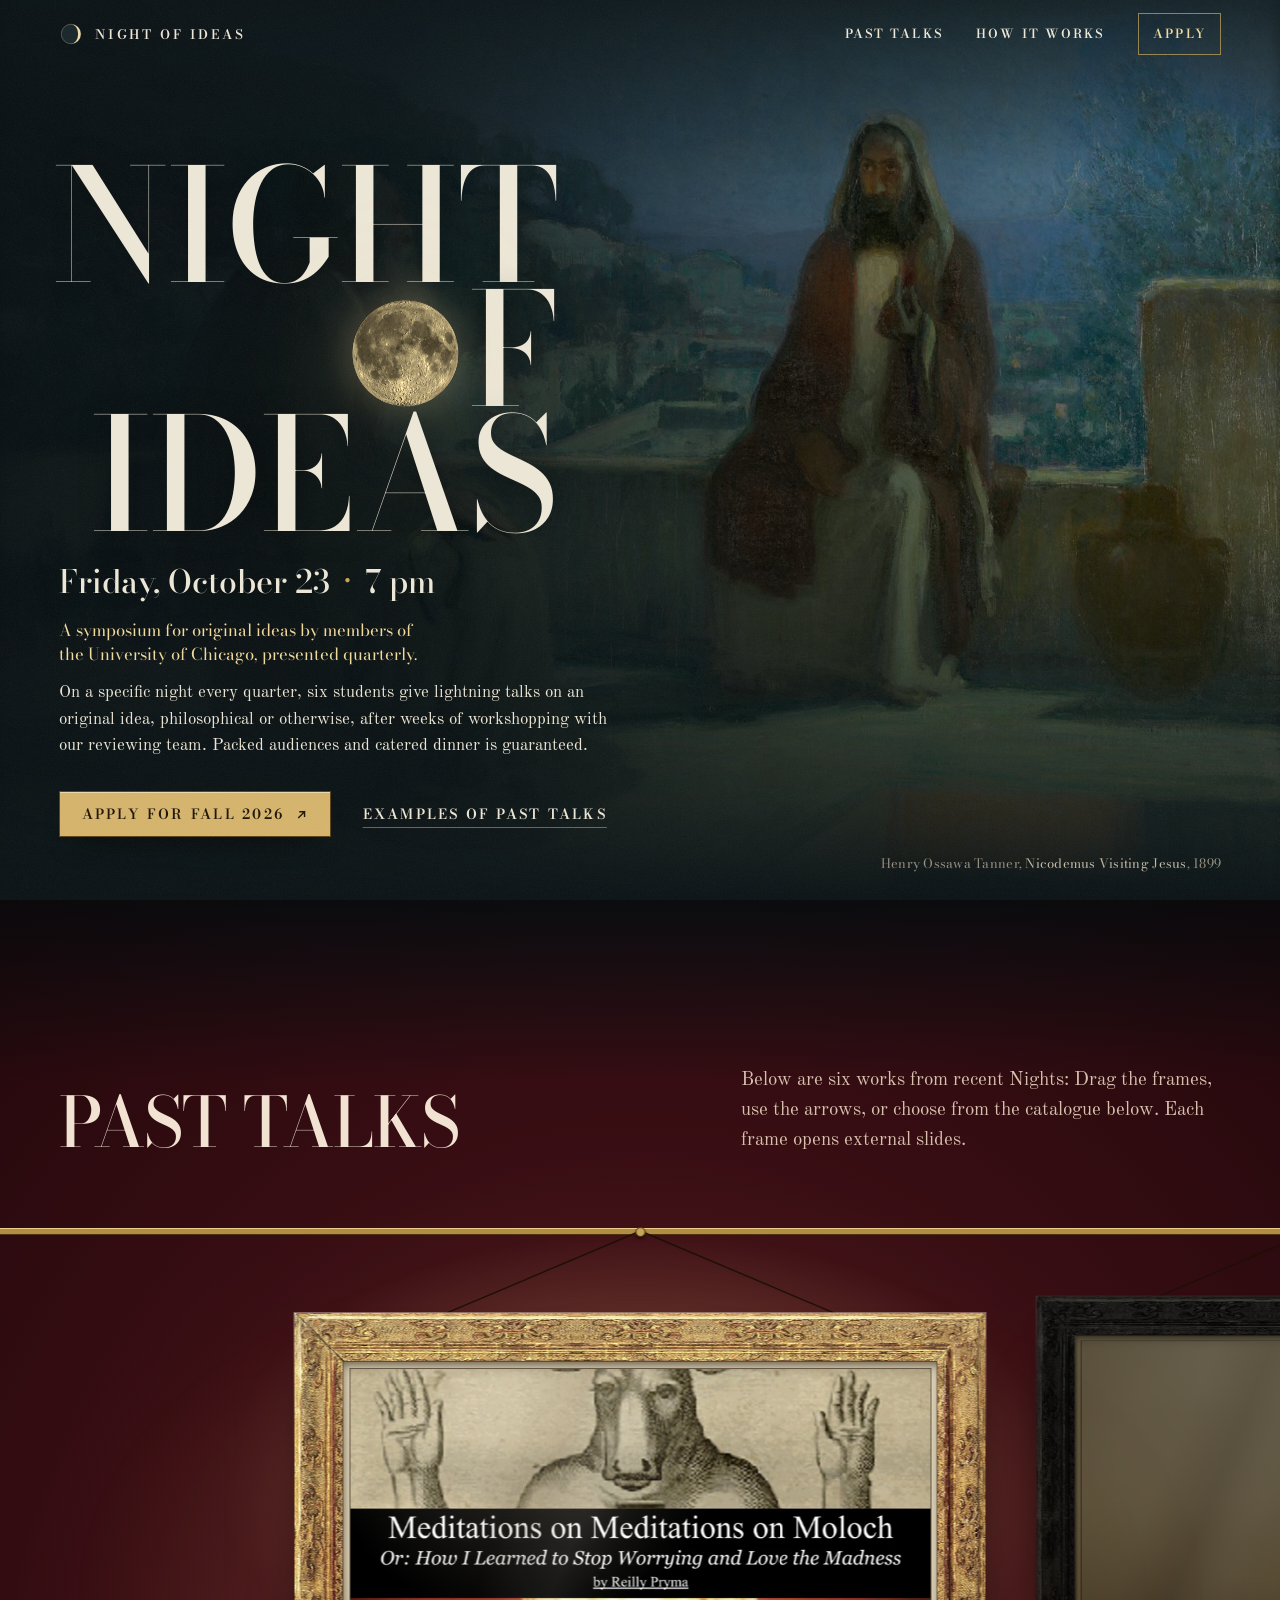
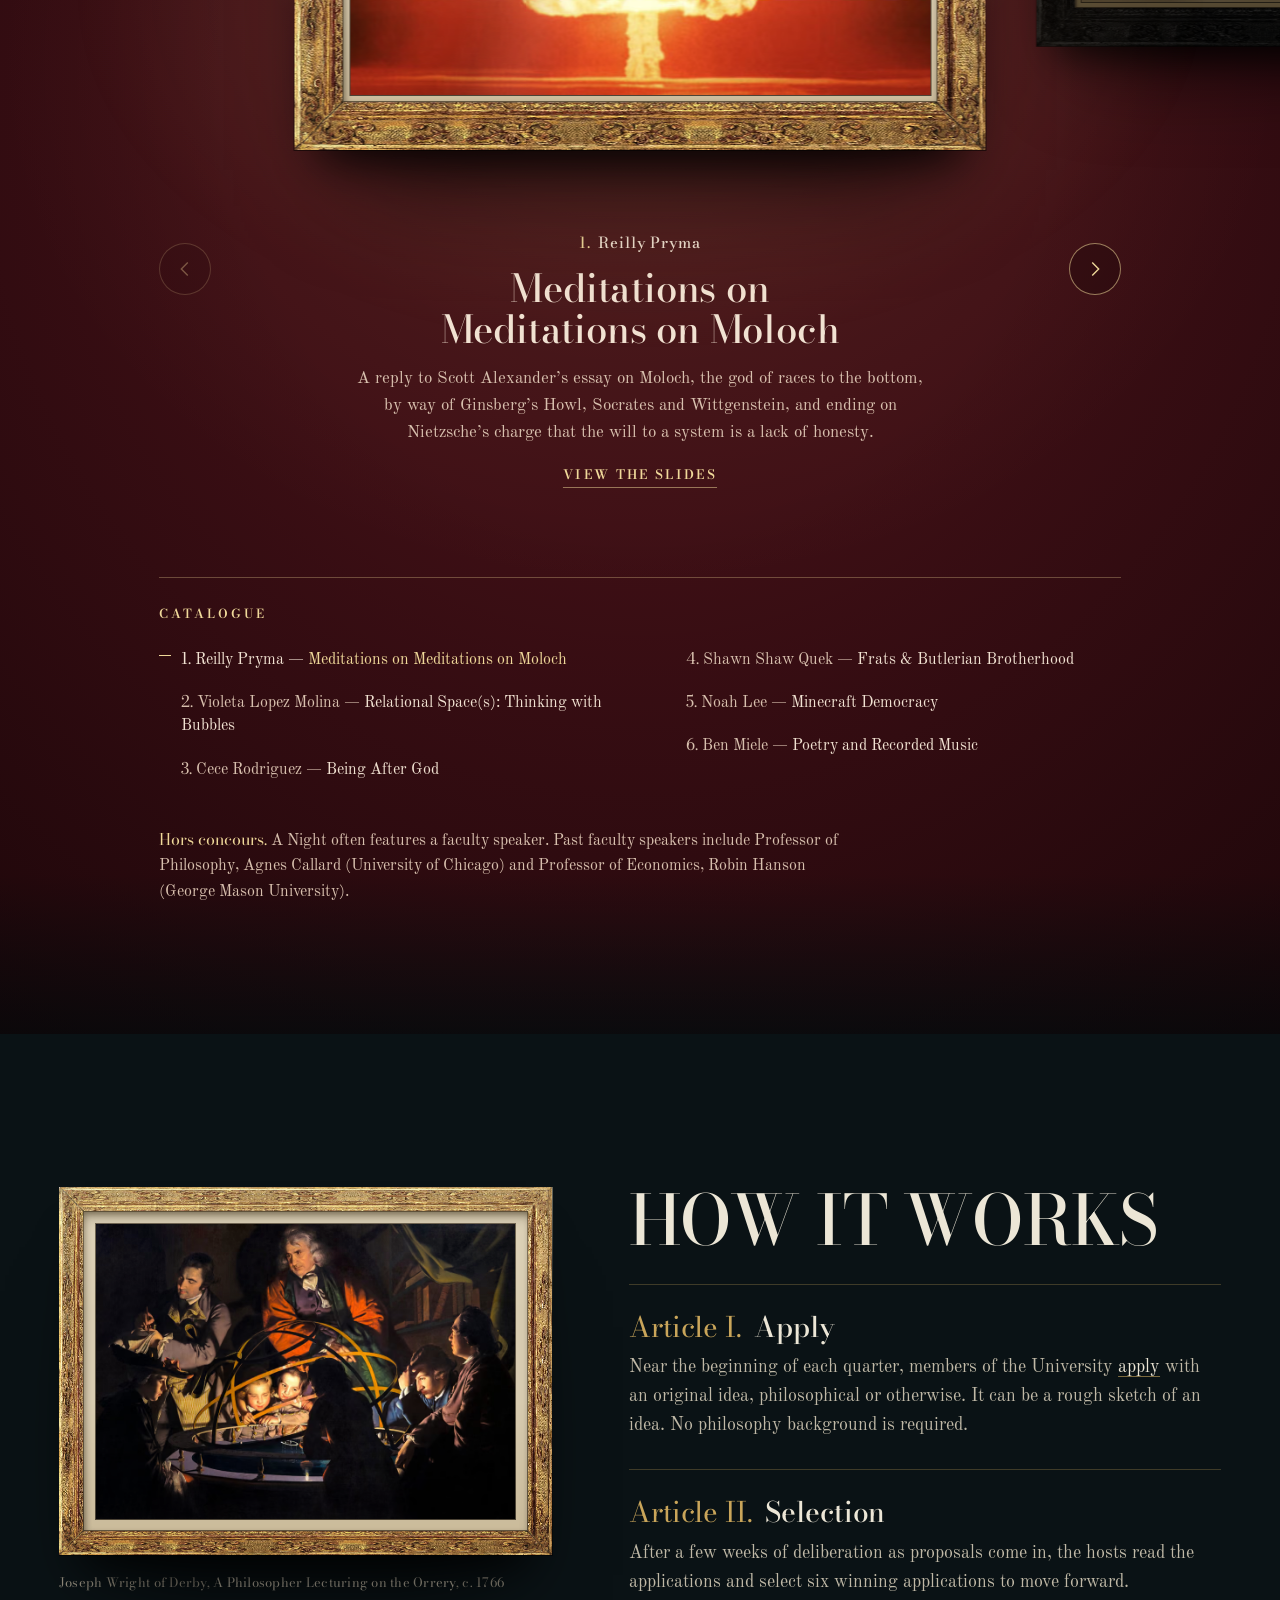
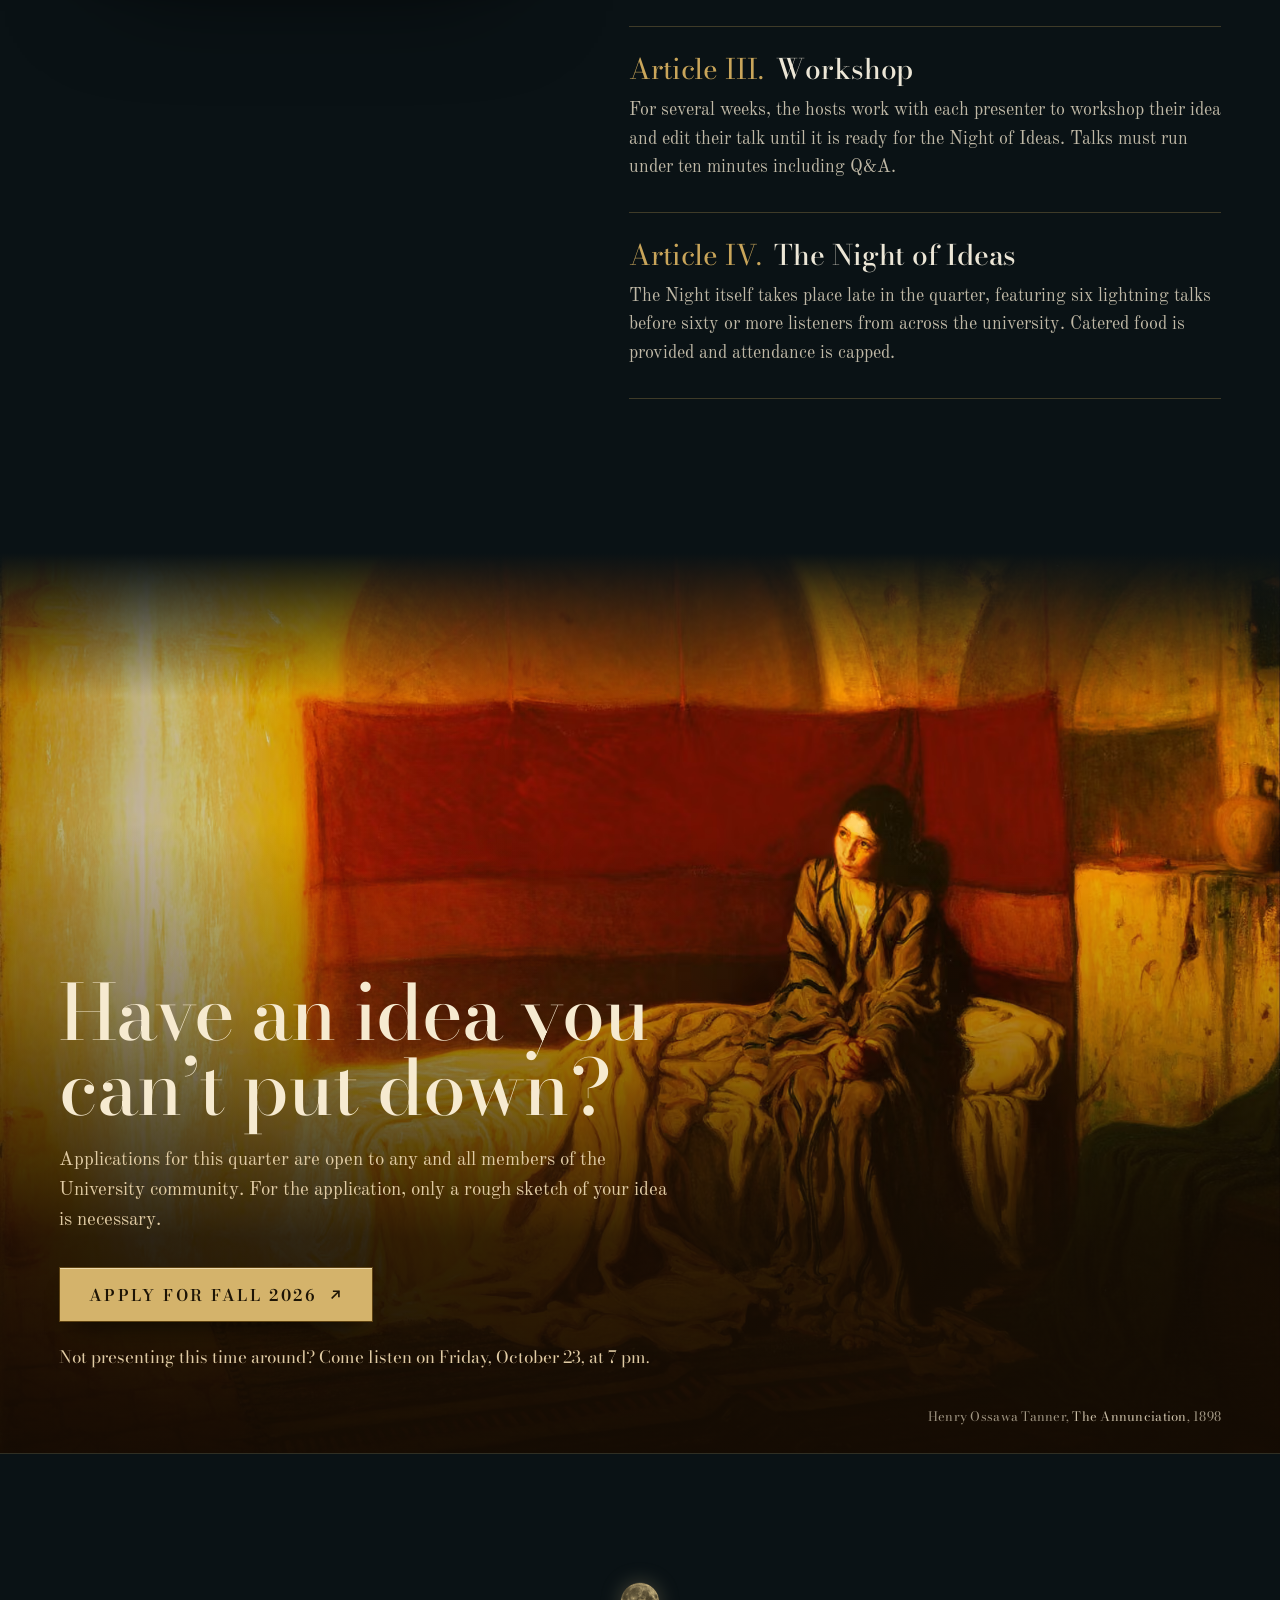
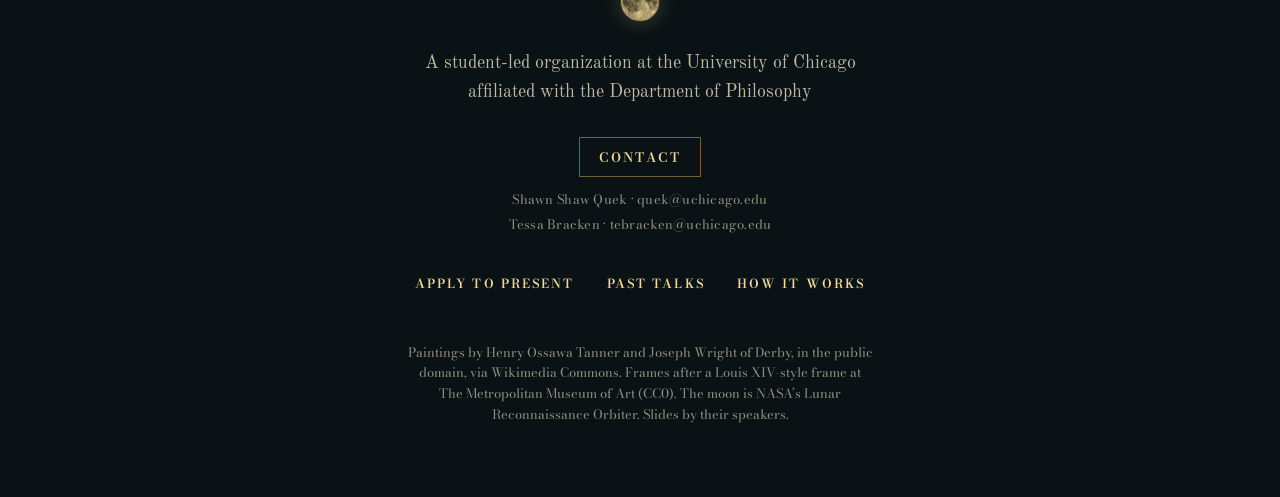
==== commit 153127aa: "Show the Night's date under the title and rename Shawn Shaw Quek. Friday, October 23 at 7 pm now sit" ====
--- a/index.html
+++ b/index.html
@@ -98,6 +98,8 @@
           <span class="lockup__line lockup__ideas" aria-hidden="true">Ideas</span>
         </h1>
 
+        <p class="when"><time datetime="2026-10-23T19:00">Friday, October&nbsp;23<span class="when__sep" aria-hidden="true">·</span><span class="visually-hidden">, at </span>7&nbsp;pm</time></p>
+
         <p class="livret-line">A symposium for original ideas by members of the University of&nbsp;Chicago, presented quarterly.</p>
 
         <p class="offer">On a specific night every quarter, six students give lightning talks on an original idea, philosophical or otherwise, after weeks of workshopping with our reviewing team. Packed audiences and catered dinner is guaranteed.</p>
@@ -172,12 +174,12 @@
           <li class="work" data-work>
             <div class="work__hanger">
               <svg class="work__cord" viewBox="0 0 100 100" preserveAspectRatio="none" aria-hidden="true" focusable="false"><path d="M50 0 10 100M50 0 90 100"/></svg>
-              <a class="frame frame--gilt" href="https://docs.google.com/presentation/d/1JxJyHOG362gN1ASZHkTMVCdQNswj5mI6/edit?usp=sharing&amp;ouid=102077671114503182265&amp;rtpof=true&amp;sd=true" target="_blank" rel="noopener" aria-label="Open the slides for Frats and Butlerian Brotherhood, by Shawn Quek (new tab)">
+              <a class="frame frame--gilt" href="https://docs.google.com/presentation/d/1JxJyHOG362gN1ASZHkTMVCdQNswj5mI6/edit?usp=sharing&amp;ouid=102077671114503182265&amp;rtpof=true&amp;sd=true" target="_blank" rel="noopener" aria-label="Open the slides for Frats and Butlerian Brotherhood, by Shawn Shaw Quek (new tab)">
                 <span class="frame__slip">
                   <picture>
                     <source type="image/avif" srcset="/assets/talks/frats-800.avif 800w, /assets/talks/frats-1600.avif 1600w" sizes="(min-width: 900px) 760px, 80vw">
                     <source type="image/webp" srcset="/assets/talks/frats-800.webp 800w, /assets/talks/frats-1600.webp 1600w" sizes="(min-width: 900px) 760px, 80vw">
-                    <img src="/assets/talks/frats-1600.jpg" alt="Title slide: Frats and Butlerian Brotherhood, by Shawn Quek" width="1600" height="900" loading="lazy" decoding="async">
+                    <img src="/assets/talks/frats-1600.jpg" alt="Title slide: Frats and Butlerian Brotherhood, by Shawn Shaw Quek" width="1600" height="900" loading="lazy" decoding="async">
                   </picture>
                   <span class="frame__glare" aria-hidden="true"></span>
                 </span>
@@ -242,7 +244,7 @@
             <a class="cartel__link" href="https://docs.google.com/presentation/d/13Kh0zhUCs1kIHJUQSlHZTBn3w5zzzy_K2cqirZG8eKI/edit?usp=sharing" target="_blank" rel="noopener">View the slides<span class="visually-hidden"> for Being After God (new tab)</span></a>
           </article>
           <article class="cartel" data-cartel>
-            <p class="cartel__name"><span class="cartel__no">4.</span> Shawn Quek</p>
+            <p class="cartel__name"><span class="cartel__no">4.</span> Shawn Shaw Quek</p>
             <h3 class="cartel__title">Frats &amp; Butlerian Brotherhood</h3>
             <p class="cartel__desc">Fraternal community and masculine performativity, read through Judith Butler, followed by the offended, the critics and the validated, ending on a puzzle.</p>
             <a class="cartel__link" href="https://docs.google.com/presentation/d/1JxJyHOG362gN1ASZHkTMVCdQNswj5mI6/edit?usp=sharing&amp;ouid=102077671114503182265&amp;rtpof=true&amp;sd=true" target="_blank" rel="noopener">View the slides<span class="visually-hidden"> for Frats and Butlerian Brotherhood (new tab)</span></a>
@@ -273,7 +275,7 @@
             <li><button type="button" data-goto="0"><span class="catalogue__no">1.</span> Reilly Pryma — <i>Meditations on Meditations on Moloch</i></button></li>
             <li><button type="button" data-goto="1"><span class="catalogue__no">2.</span> Violeta Lopez Molina — <i>Relational Space(s): Thinking with Bubbles</i></button></li>
             <li><button type="button" data-goto="2"><span class="catalogue__no">3.</span> Cece Rodriguez — <i>Being After God</i></button></li>
-            <li><button type="button" data-goto="3"><span class="catalogue__no">4.</span> Shawn Quek — <i>Frats &amp; Butlerian Brotherhood</i></button></li>
+            <li><button type="button" data-goto="3"><span class="catalogue__no">4.</span> Shawn Shaw Quek — <i>Frats &amp; Butlerian Brotherhood</i></button></li>
             <li><button type="button" data-goto="4"><span class="catalogue__no">5.</span> Noah Lee — <i>Minecraft Democracy</i></button></li>
             <li><button type="button" data-goto="5"><span class="catalogue__no">6.</span> Ben Miele — <i>Poetry and Recorded Music</i></button></li>
           </ol>
@@ -343,7 +345,7 @@
           <svg class="btn-gilt__icon" viewBox="0 0 16 16" aria-hidden="true" focusable="false"><path d="M4.5 11.5 11.5 4.5M6 4.5h5.5V10"/></svg>
           <span class="visually-hidden">(opens the application form in a new tab)</span>
         </a>
-        <p class="annunciation__aside">Not presenting this time around? Come listen. This quarter’s date will be posted soon.</p>
+        <p class="annunciation__aside">Not presenting this time around? Come listen on Friday, October&nbsp;23, at 7&nbsp;pm.</p>
       </div>
 
       <p class="plate-note annunciation__note">Henry Ossawa Tanner, <i>The Annunciation</i>, 1898</p>
@@ -367,10 +369,10 @@
       <p class="colophon__about">A student-led organization at the University of Chicago<br> affiliated with the Department of&nbsp;Philosophy</p>
       <div class="colophon__contact">
         <a class="btn-line" href="mailto:quek@uchicago.edu,tebracken@uchicago.edu?subject=Night%20of%20Ideas">
-          <span>Contact<span class="visually-hidden"> Shawn Quek and Tessa Bracken by email</span></span>
+          <span>Contact<span class="visually-hidden"> Shawn Shaw Quek and Tessa Bracken by email</span></span>
         </a>
         <ul class="colophon__address">
-          <li>Shawn Quek · quek@uchicago.edu</li>
+          <li>Shawn Shaw Quek · quek@uchicago.edu</li>
           <li>Tessa Bracken · tebracken@uchicago.edu</li>
         </ul>
       </div>
--- a/assets/css/style.css
+++ b/assets/css/style.css
@@ -470,8 +470,25 @@
   filter: drop-shadow(0 0 0.14em rgba(240, 214, 150, 0.32)) drop-shadow(0 0 0.5em rgba(240, 214, 150, 0.16));
 }
 
+/* The date of the Night, set like the date line under a poster's title. */
+.when {
+  margin-top: clamp(20px, 3vh, 32px);
+  font-family: var(--display);
+  font-weight: 500;
+  font-variation-settings: "opsz" 30;
+  font-size: clamp(1.5rem, 2.5vw, 2.4rem);
+  line-height: 1.1;
+  letter-spacing: -0.002em;
+  color: var(--moon);
+  text-shadow: 0 2px 24px rgba(5, 10, 12, 0.5);
+}
+.when__sep {
+  margin: 0 0.45em;
+  color: var(--gilt);
+}
+
 .livret-line {
-  margin-top: clamp(22px, 3.2vh, 36px);
+  margin-top: clamp(14px, 2vh, 22px);
   max-width: 31em;
   font-family: var(--display);
   font-variation-settings: "opsz" 20;
@@ -531,12 +548,14 @@
 .motion .lockup__moon {
   animation: moon-in 1.6s var(--ease-slow) 0.3s both;
 }
+.motion .when,
 .motion .livret-line,
 .motion .offer,
 .motion .actions,
 .motion .nocturne__note {
   animation: rise-in 1.1s var(--ease-out) both;
 }
+.motion .when { animation-delay: 0.95s; }
 .motion .livret-line { animation-delay: 1.05s; }
 .motion .offer { animation-delay: 1.15s; }
 .motion .actions { animation-delay: 1.25s; }
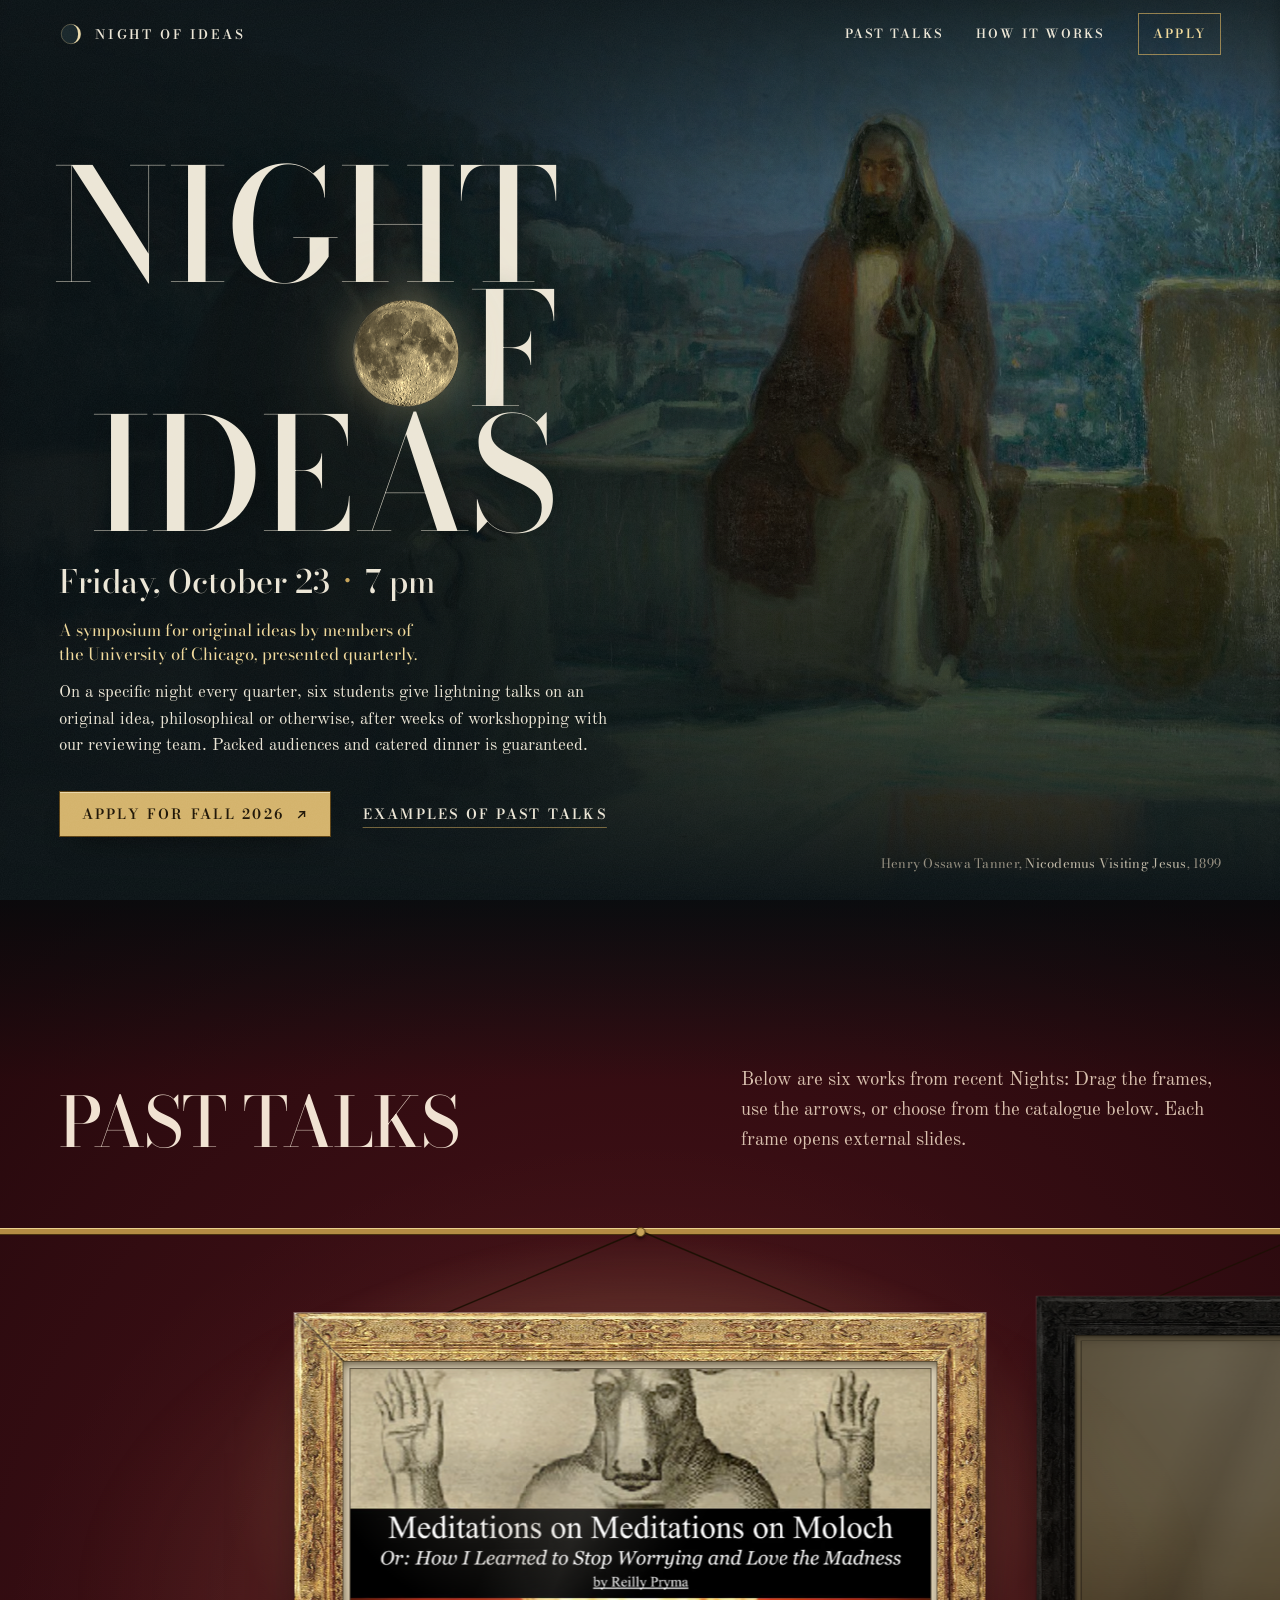
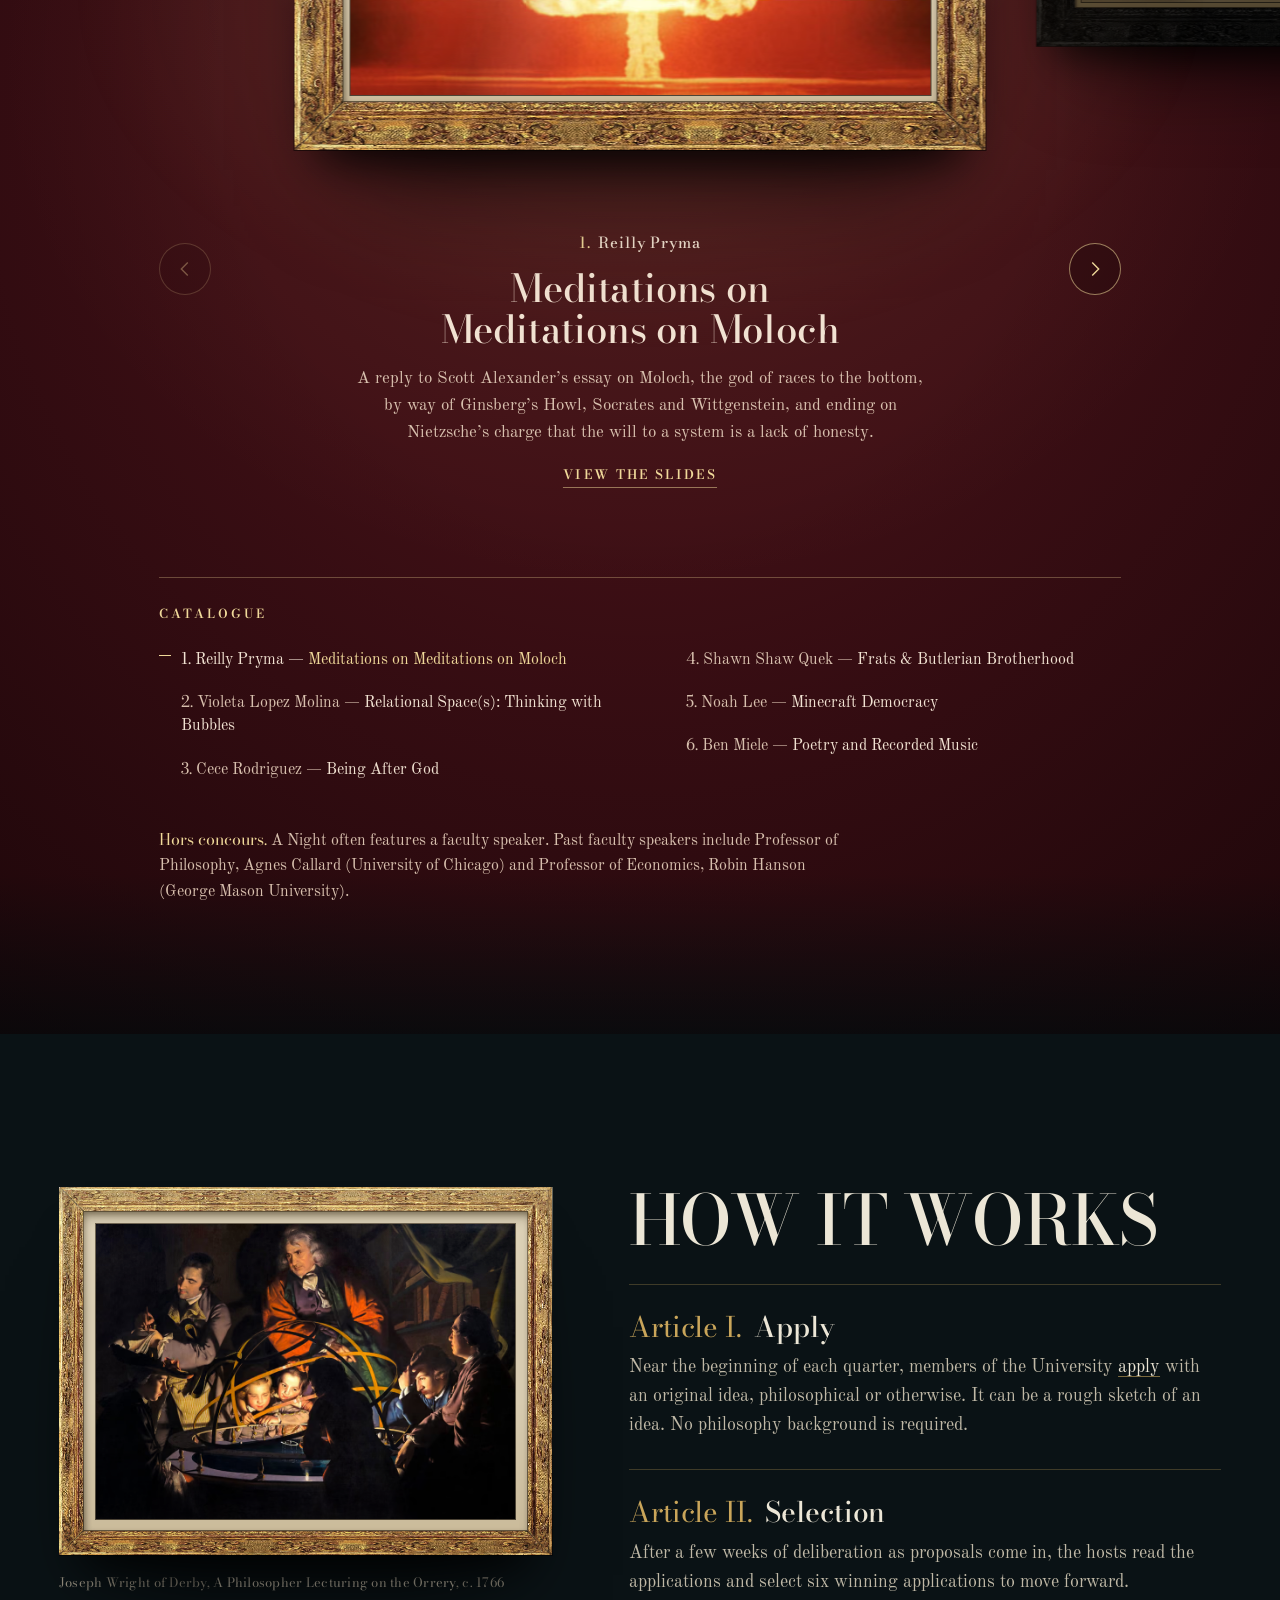
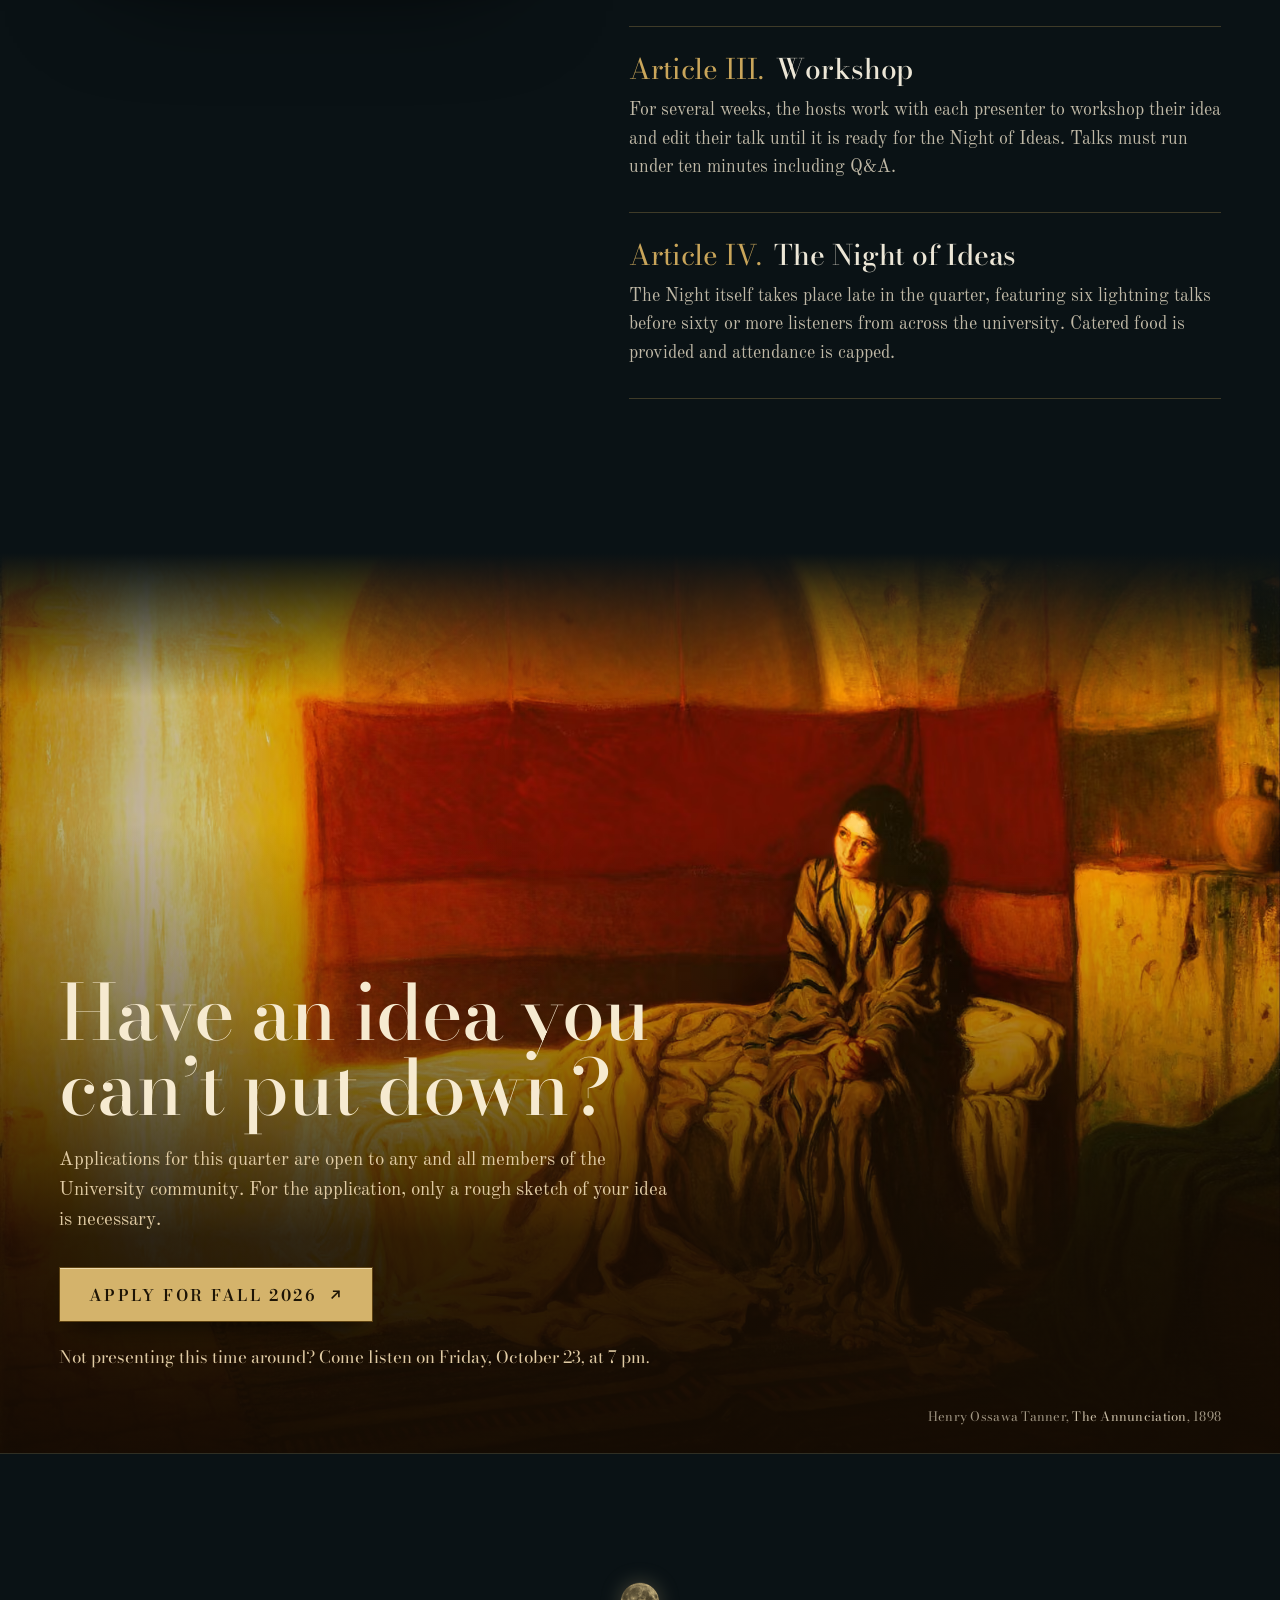
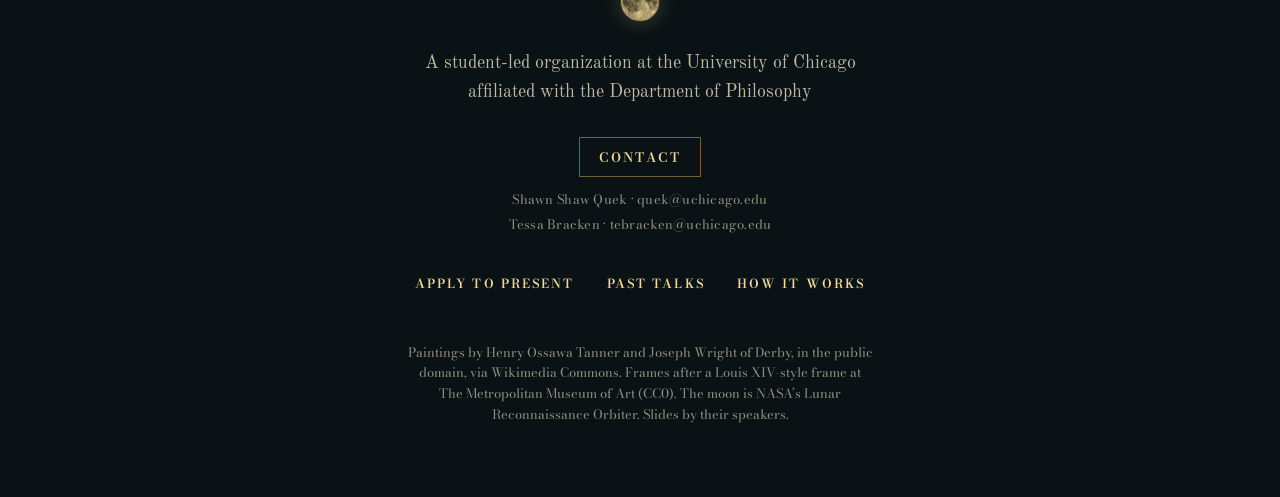
==== commit 3f2a2917: "Add Vercel Web Analytics. Loads Vercel's cookieless page-view script on the home page and the 404 pa" ====
--- a/index.html
+++ b/index.html
@@ -36,6 +36,11 @@
     })(document.documentElement);
   </script>
   <script src="/assets/js/main.js" defer></script>
+  <!-- Vercel Web Analytics: cookieless page-view counts. The script only exists on Vercel, so it 404s harmlessly on a local server. -->
+  <script>
+    window.va = window.va || function () { (window.vaq = window.vaq || []).push(arguments); };
+  </script>
+  <script defer src="/_vercel/insights/script.js"></script>
 </head>
 <body>
   <a class="skip" href="#main">Skip to content</a>
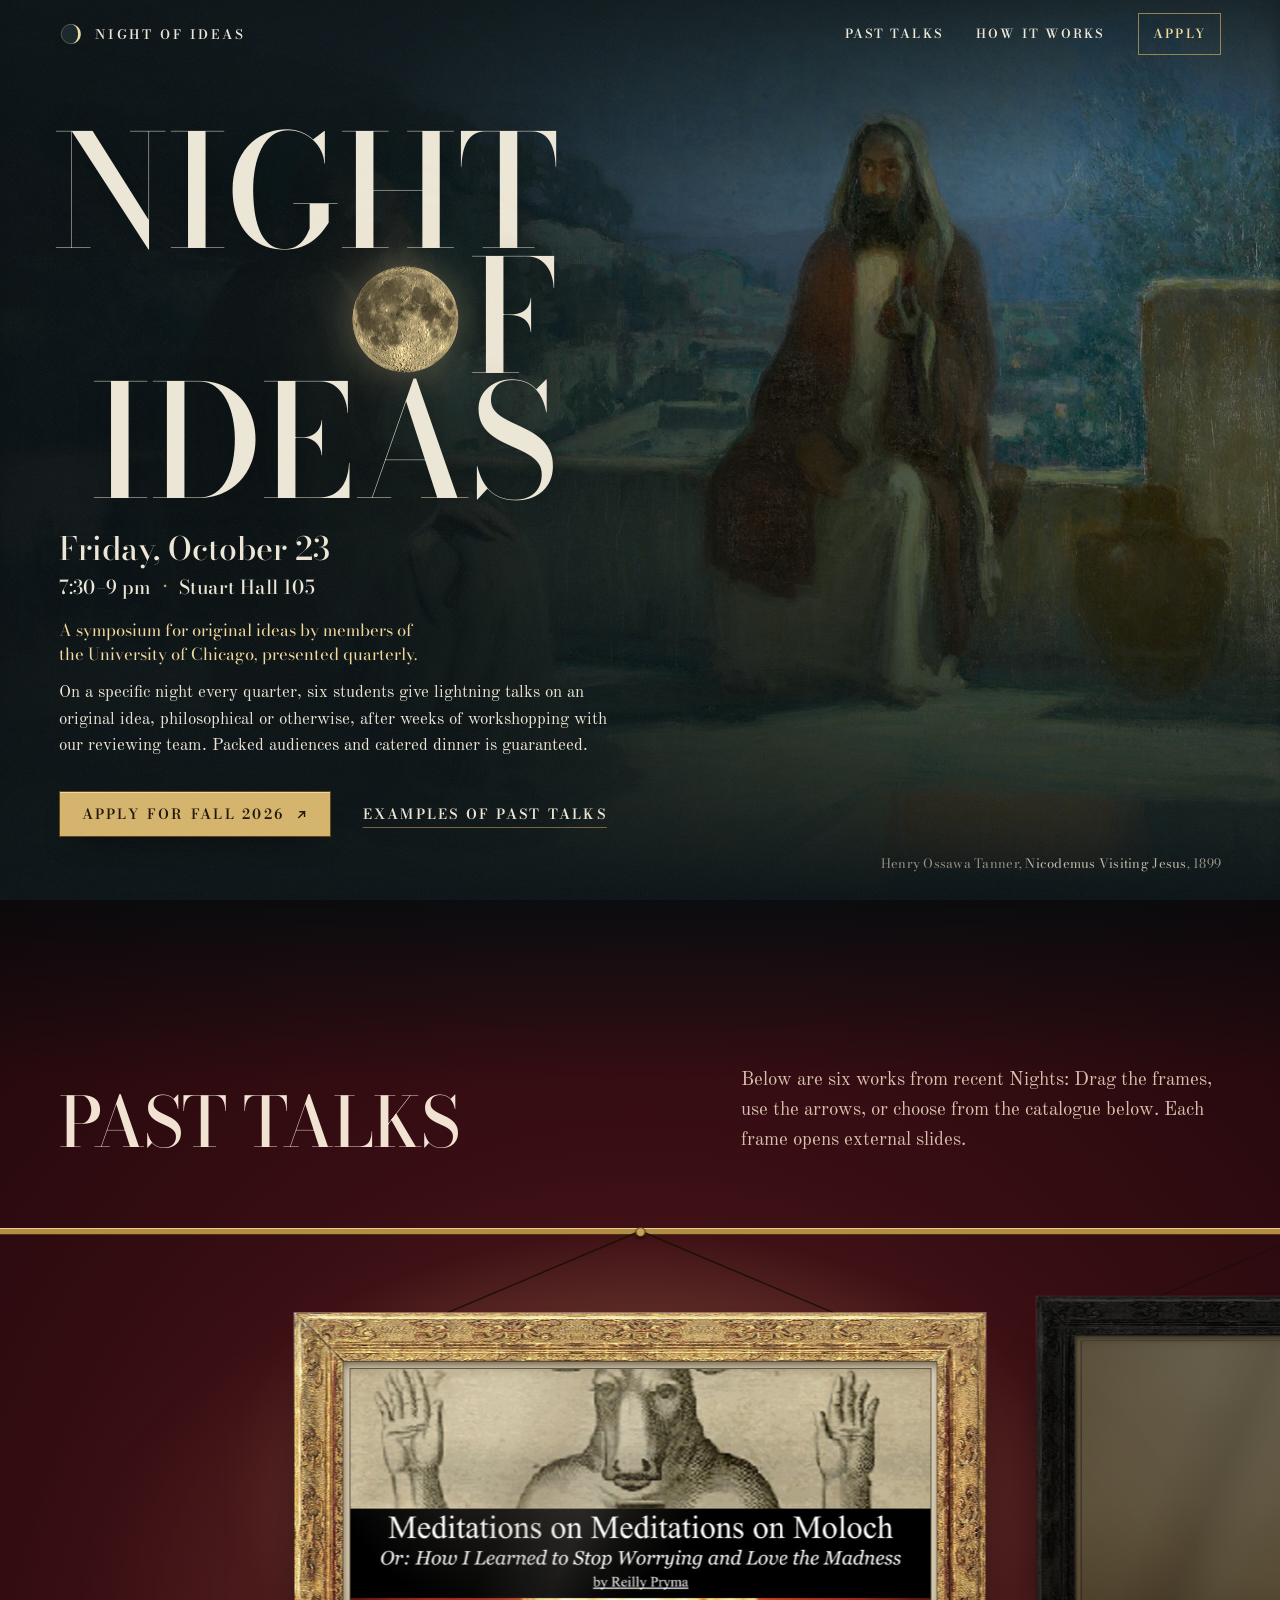
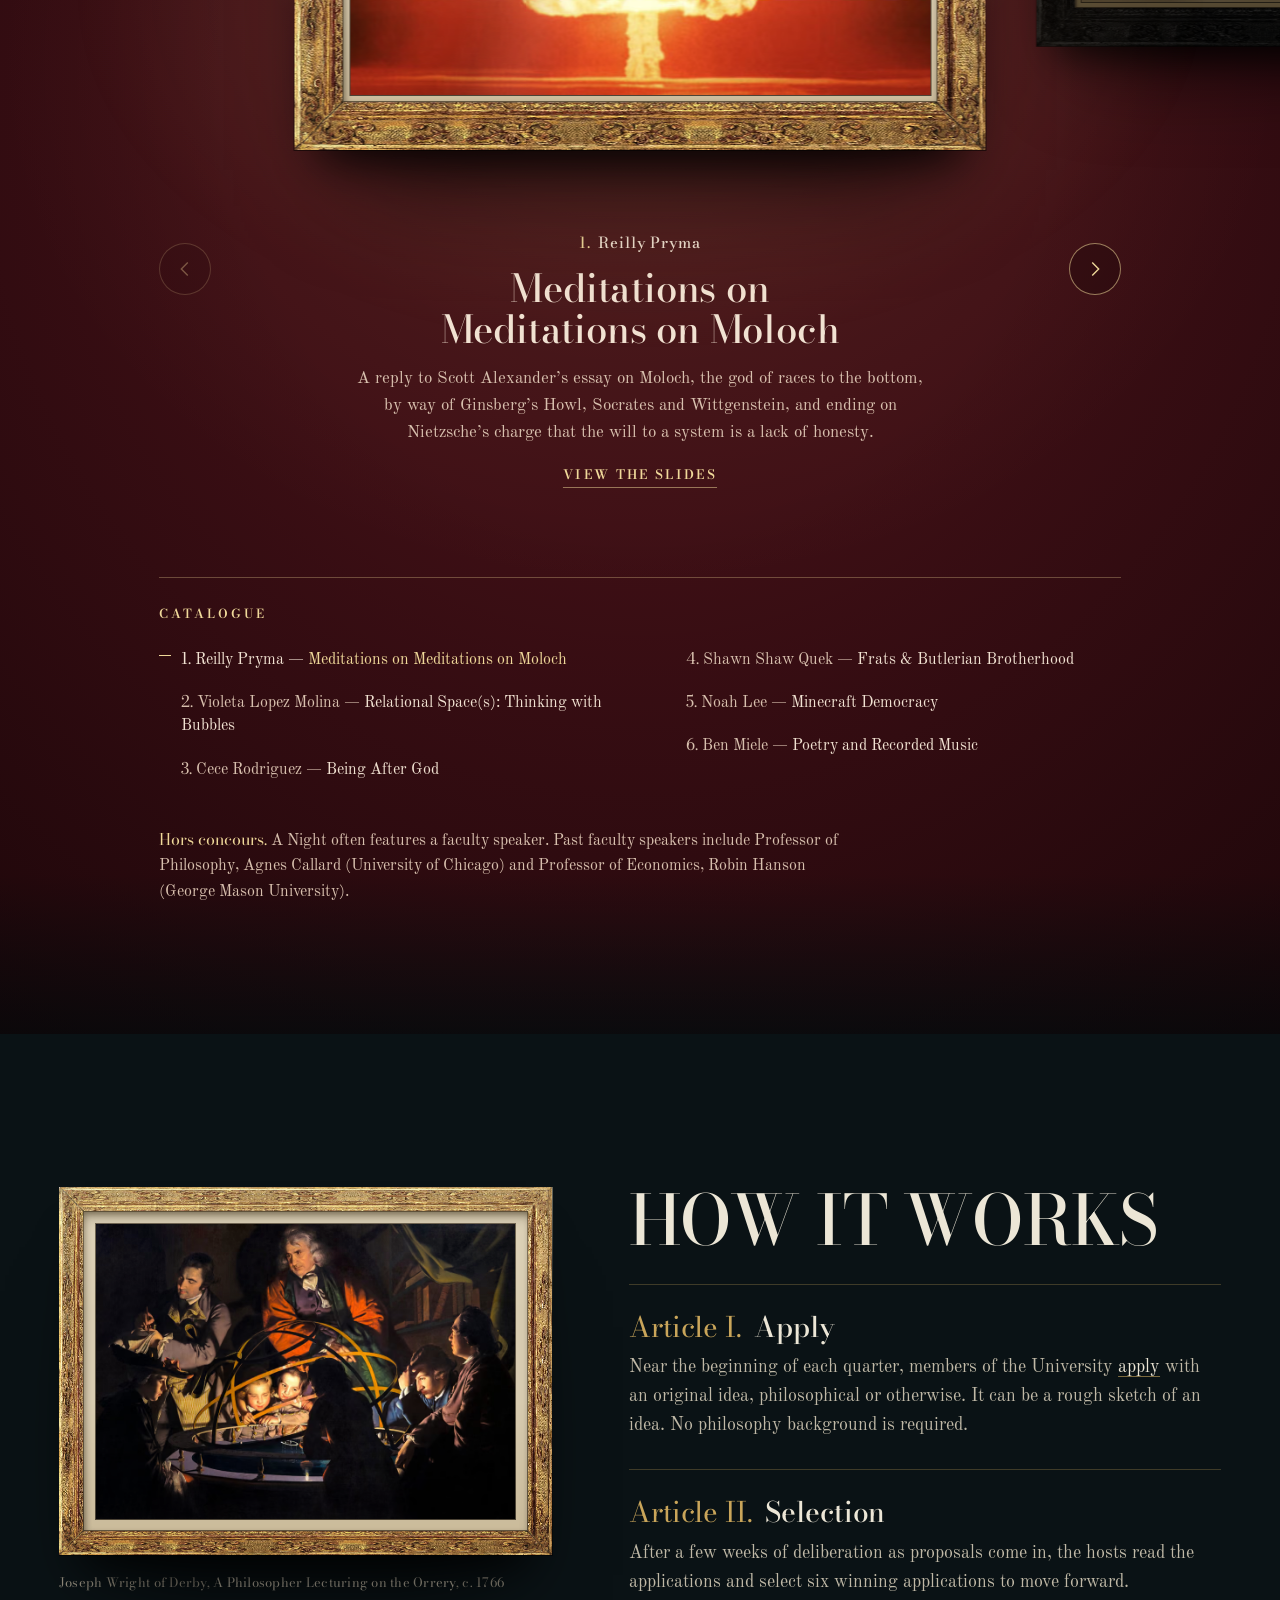
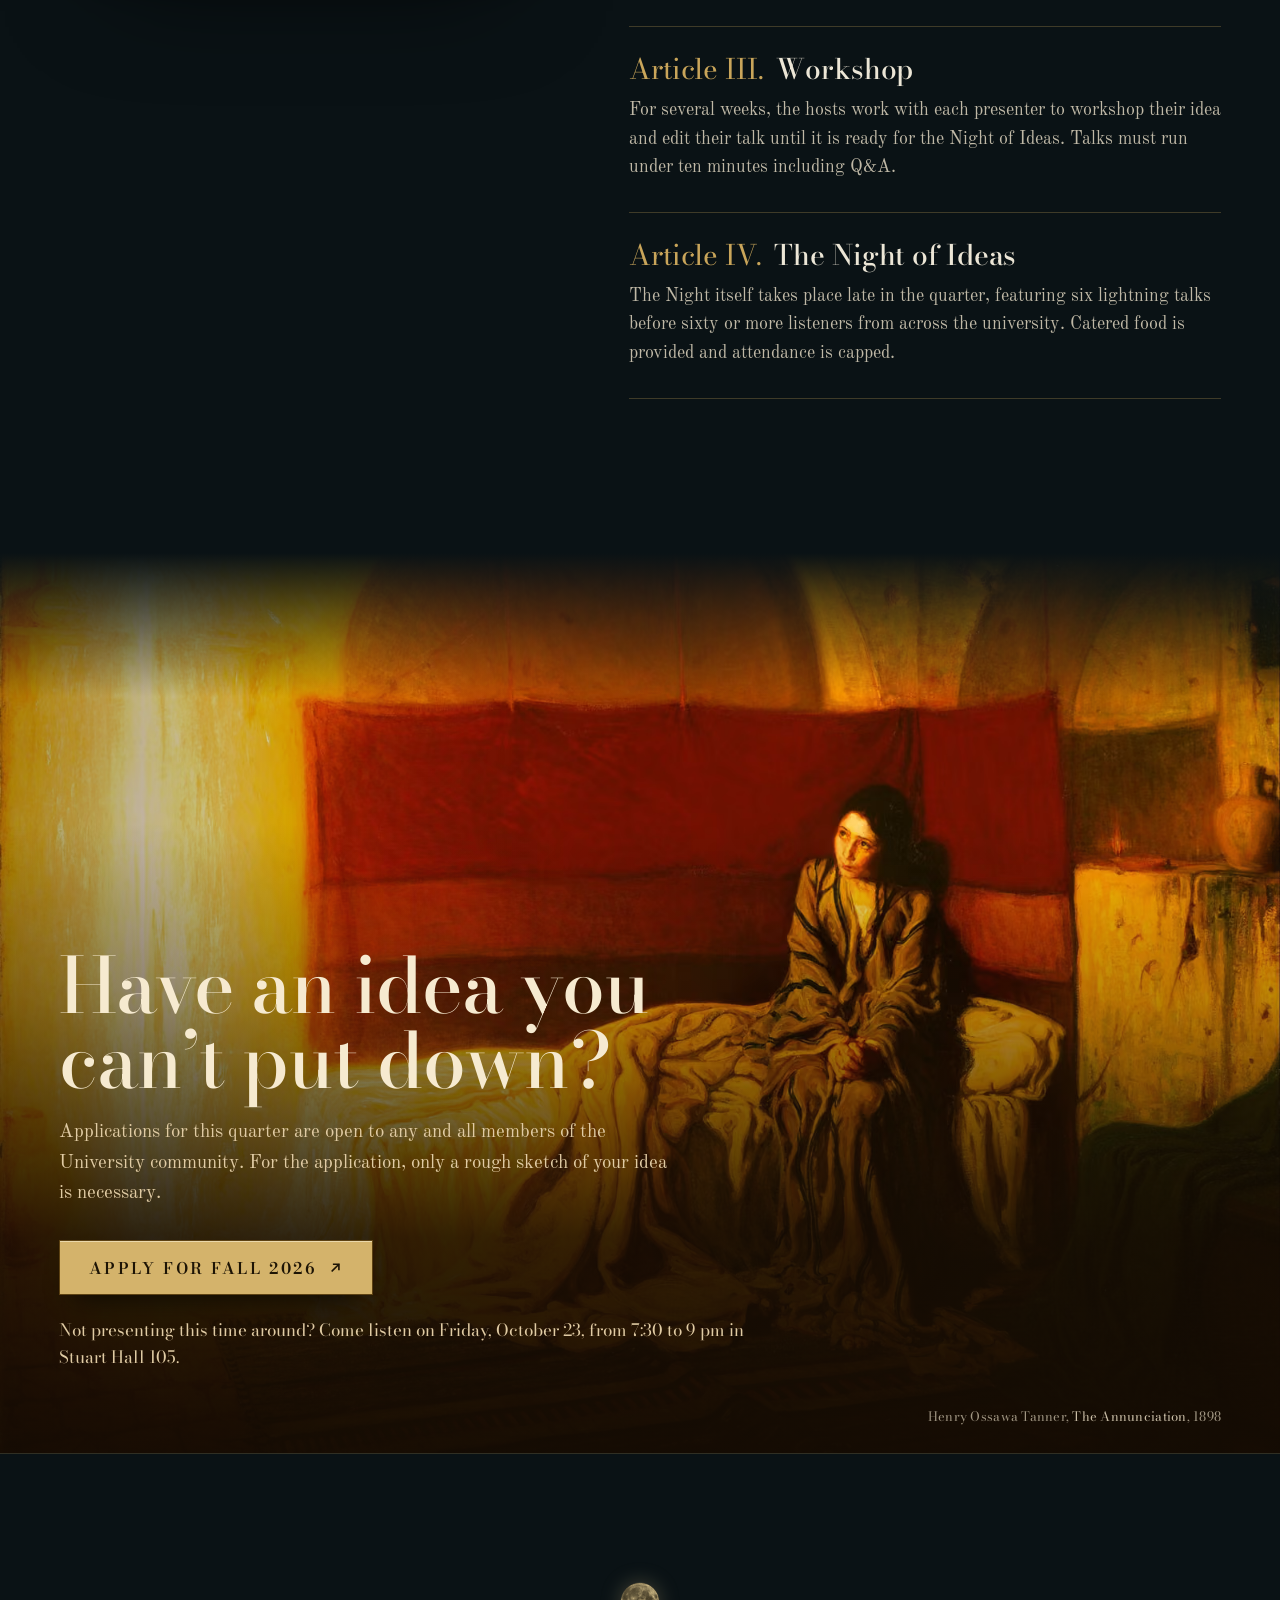
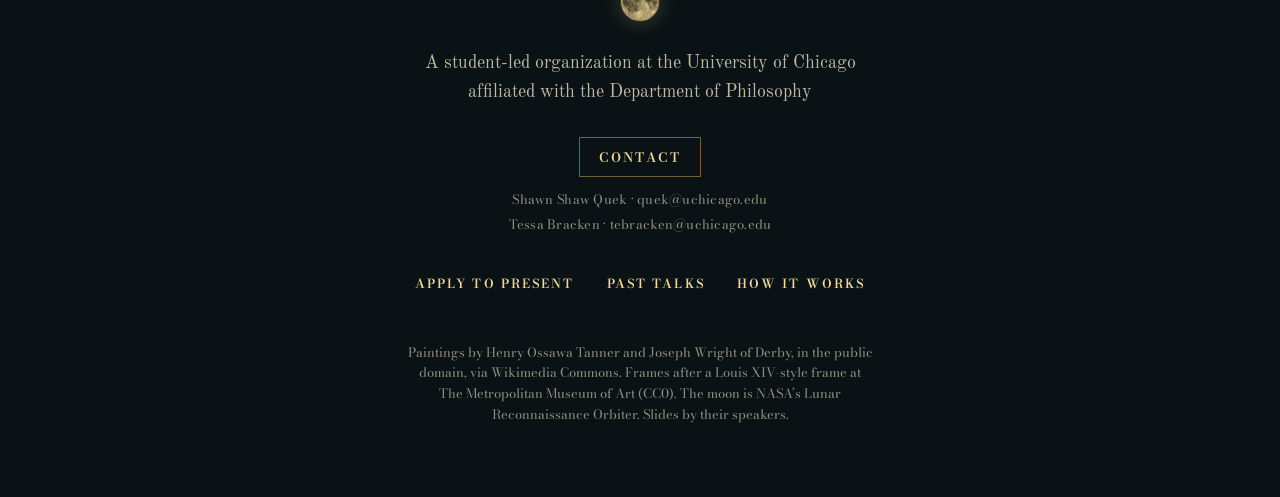
==== commit 9185e906: "Add the Night's time and room: 7:30 to 9 pm in Stuart Hall 105. The date under the title keeps its l" ====
--- a/index.html
+++ b/index.html
@@ -103,7 +103,7 @@
           <span class="lockup__line lockup__ideas" aria-hidden="true">Ideas</span>
         </h1>
 
-        <p class="when"><time datetime="2026-10-23T19:00">Friday, October&nbsp;23<span class="when__sep" aria-hidden="true">·</span><span class="visually-hidden">, at </span>7&nbsp;pm</time></p>
+        <p class="when"><time class="when__date" datetime="2026-10-23T19:30">Friday, October&nbsp;23</time><span class="visually-hidden">, </span><span class="when__detail"><span>7:30–9&nbsp;pm</span><span class="when__sep" aria-hidden="true">·</span><span class="visually-hidden">, in </span><span>Stuart Hall&nbsp;105</span></span></p>
 
         <p class="livret-line">A symposium for original ideas by members of the University of&nbsp;Chicago, presented quarterly.</p>
 
@@ -350,7 +350,7 @@
           <svg class="btn-gilt__icon" viewBox="0 0 16 16" aria-hidden="true" focusable="false"><path d="M4.5 11.5 11.5 4.5M6 4.5h5.5V10"/></svg>
           <span class="visually-hidden">(opens the application form in a new tab)</span>
         </a>
-        <p class="annunciation__aside">Not presenting this time around? Come listen on Friday, October&nbsp;23, at 7&nbsp;pm.</p>
+        <p class="annunciation__aside">Not presenting this time around? Come listen on Friday, October&nbsp;23, from 7:30 to 9&nbsp;pm in Stuart Hall&nbsp;105.</p>
       </div>
 
       <p class="plate-note annunciation__note">Henry Ossawa Tanner, <i>The Annunciation</i>, 1898</p>
--- a/assets/css/style.css
+++ b/assets/css/style.css
@@ -482,8 +482,18 @@
   color: var(--moon);
   text-shadow: 0 2px 24px rgba(5, 10, 12, 0.5);
 }
+.when__date { display: block; }
+.when__detail {
+  display: block;
+  margin-top: 0.45em;
+  font-variation-settings: "opsz" 20;
+  font-size: clamp(1.125rem, 1.5vw, 1.45rem);
+  line-height: 1.3;
+  letter-spacing: 0.01em;
+  color: var(--moon);
+}
 .when__sep {
-  margin: 0 0.45em;
+  margin: 0 0.6em;
   color: var(--gilt);
 }
 
